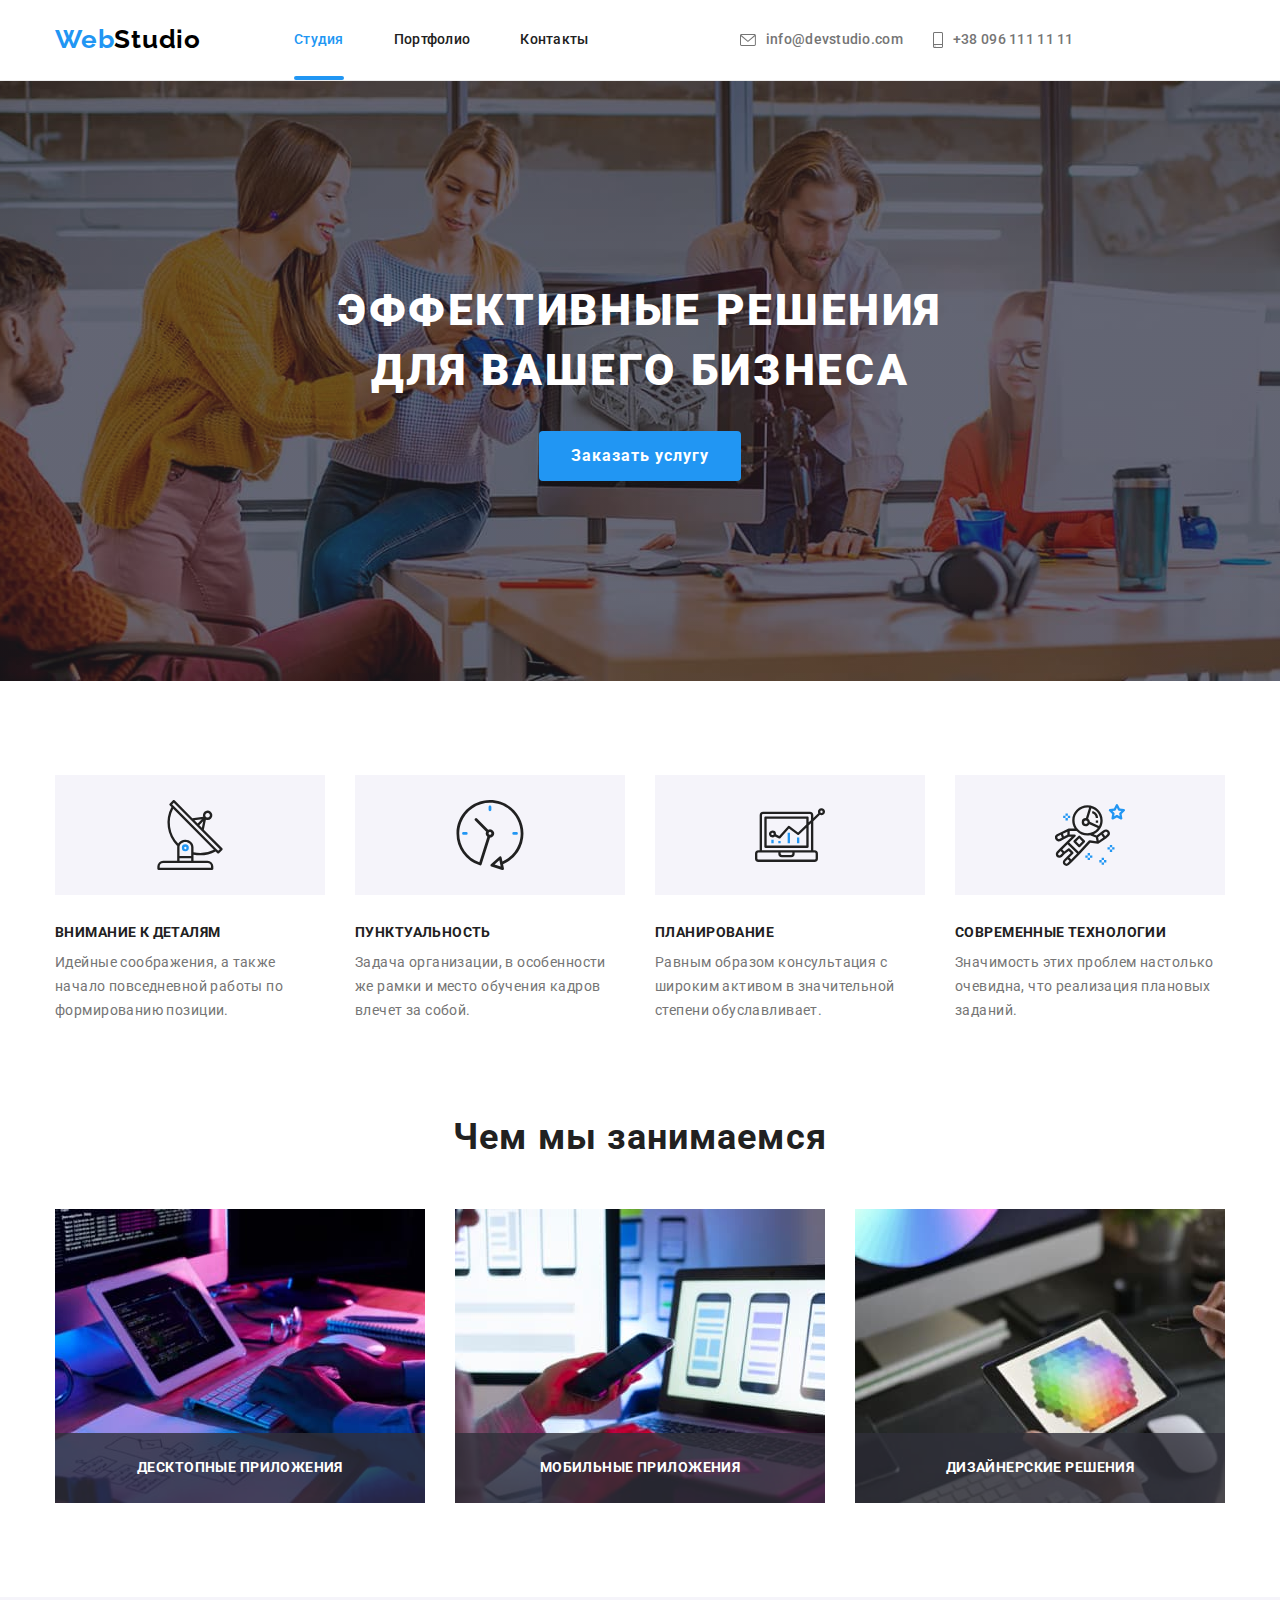
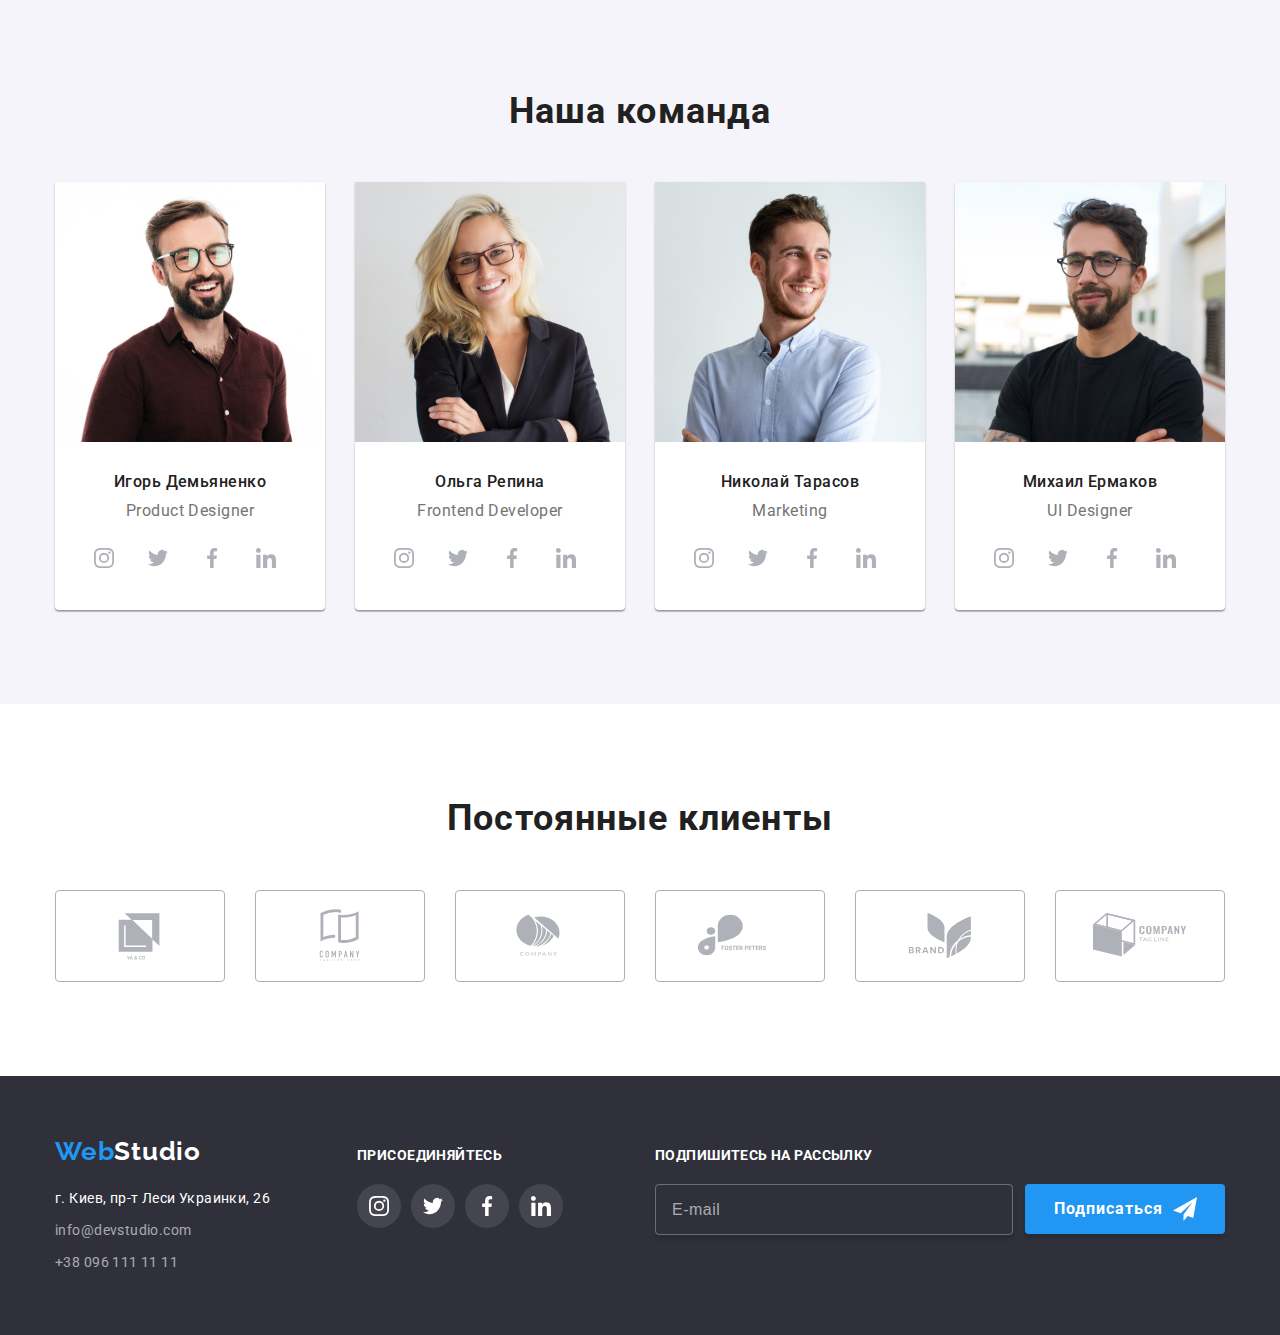
==== index.html @ a3a2fc8f "save 27.04" ====
<!DOCTYPE html>
<html lang="ru">
  <head>
    <meta charset="UTF-8" />
    <meta http-equiv="X-UA-Compatible" content="IE=edge" />
    <meta name="viewport" content="width=device-width, initial-scale=1.0" />
    <title>Студия</title>
    <link rel="preconnect" href="https://fonts.googleapis.com" />
    <link rel="preconnect" href="https://fonts.gstatic.com" crossorigin />
    <link
      href="https://fonts.googleapis.com/css2?family=Raleway:wght@700&family=Roboto:wght@400;500;700;900&display=swap"
      rel="stylesheet"
    />
    <link rel="stylesheet" href="./css/main.min.css" />
  </head>
  <body>
    <!-- ---------------------------------------- Шапка ---------------------------------------- -->
    <div class="header">
      <div class="container">
        <div class="header-box">
          <a class="logo" href="./index.html" title="WebStudio"
            ><span class="logo--part">Web</span><span>Studio</span></a
          >
          <button
            type="button"
            class="header-box__button is-open"
            aria-expanded="false"
            aria-controls="header__container"
            data-menu-button
          >
            <!-- viewbox="0 0 40 40" - Меняю значение высоты svg по умолчанию со 150px на нужный мне -->
            <svg class="header-box__icon" aria-label="Переключатель мобильного меню">
              <use class="header-box__icon-cross" href="./images/sprite.svg#menu-close"></use>
              <use class="header-box__icon-menu" href="./images/sprite.svg#menu"></use>
            </svg>
          </button>
          <div class="header__container" id="header__container" data-menu>
            <ul class="nav__list">
              <li class="nav__item nav__item--select">
                <a class="nav__link nav__link--select" href="./index.html" title="Студия">Студия</a>
              </li>
              <li class="nav__item">
                <a class="nav__link" href="./portfolio.html" title="Портфолио">Портфолио</a>
              </li>
              <li class="nav__item">
                <a class="nav__link" href="#" title="Контакты">Контакты</a>
              </li>
            </ul>
            <ul class="contact__list">
              <li class="contact__item">
                <a class="contact__link" href="tel:+380961111111">
                  <div class="contact__box">
                    <div class="contact__icon-box">
                      <svg class="contact__icon-phone">
                        <use href="./images/sprite.svg#smartphone"></use>
                      </svg>
                    </div>
                    <div>+38 096 111 11 11</div>
                  </div>
                </a>
              </li>
              <li class="contact__item">
                <a class="contact__link" href="mailto:info@devstudio.com">
                  <div class="contact__box">
                    <div class="contact__icon-box">
                      <svg class="contact__icon-email">
                        <use href="./images/sprite.svg#envelope"></use>
                      </svg>
                    </div>
                    <div>info@devstudio.com</div>
                  </div>
                </a>
              </li>
            </ul>
            <ul class="social__list">
              <li class="social__item"><a href="#" class="header__link-social">Instagram</a></li>
              <li class="social__item"><a href="#" class="header__link-social">Twitter</a></li>
              <li class="social__item"><a href="#" class="header__link-social">Facebook</a></li>
              <li class="social__item"><a href="#" class="header__link-social">LinkedIn</a></li>
            </ul>
          </div>
        </div>
      </div>
    </div>
    <!-- ----------------- Основной раздел ----------------------------------- -->
    <main>
      <!-- Герой -->
      <section class="hero">
        <div class="container">
          <h1 class="hero__title">Эффективные решения для вашего бизнеса</h1>
          <button class="hero__btn" type="button" data-modal-open>Заказать услугу</button>
        </div>
        <!-- Модальное окно -->
        <div class="backdrop is-hidden" data-modal>
          <div class="modal">
            <button class="modal__btn-close" data-modal-close>
              <svg class="modal__icon-close">
                <use href="./images/sprite.svg#close"></use>
              </svg>
            </button>
            <p class="modal__title">Оставьте свои данные, мы вам перезвоним</p>
            <form class="modal__form js-speaker-form">
              <label class="modal__field" for="name"
                >Имя
                <svg class="modal__icon">
                  <use href="./images/sprite.svg#person-form"></use>
                </svg>
                <input
                  class="modal__input"
                  type="text"
                  name="name"
                  placeholder=""
                  minlength="3"
                  required
                />
              </label>
              <label class="modal__field" for="tel"
                >Телефон
                <svg class="modal__icon">
                  <use href="./images/sprite.svg#phone-form"></use>
                </svg>
                <input class="modal__input" type="tel" name="tel" placeholder="" required />
              </label>
              <label class="modal__field" for="email"
                >Почта
                <svg class="modal__icon">
                  <use href="./images/sprite.svg#email-form"></use>
                </svg>
                <input class="modal__input" type="email" name="email" placeholder="" required />
              </label>
              <label class="modal__field"
                >Комментарий
                <textarea name="subject" placeholder="Введите текст"></textarea>
              </label>
              <label class="modal__field-checkbox">
                <input type="checkbox" name="checkbox" value="checkbox" required />
                <span class="modal__icon-checkbox"></span>
                Соглашаюсь с рассылкой и принимаю &nbsp
                <a class="modal__link-checkbox" href="#" title="Условия договора"
                  >Условия договора</a
                >
              </label>
              <button class="modal__btn-form" type="submit">Отправить</button>
            </form>
          </div>
        </div>
      </section>
      <!-- Преимущества -->
      <section class="section">
        <div class="container">
          <h2 class="title-invisible">Преимущества нашей студии</h2>
          <ul class="advantage__list">
            <li class="advantage__item advantage__icon-one">
              <h3 class="advantage__title">Внимание к деталям</h3>
              <p class="advantage__text">
                Идейные соображения, а также начало повседневной работы по формированию позиции.
              </p>
            </li>
            <li class="advantage__item advantage__icon-two">
              <h3 class="advantage__title">Пунктуальность</h3>
              <p class="advantage__text">
                Задача организации, в особенности же рамки и место обучения кадров влечет за собой.
              </p>
            </li>
            <li class="advantage__item advantage__icon-three">
              <h3 class="advantage__title">Планирование</h3>
              <p class="advantage__text">
                Равным образом консультация с широким активом в значительной степени обуславливает.
              </p>
            </li>
            <li class="advantage__item advantage__icon-four">
              <h3 class="advantage__title">Современные технологии</h3>
              <p class="advantage__text">
                Значимость этих проблем настолько очевидна, что реализация плановых заданий.
              </p>
            </li>
          </ul>
        </div>
      </section>
      <!-- Чем мы занимаемся -->
      <section class="section">
        <div class="container">
          <h2 class="works__title">Чем мы занимаемся</h2>
          <ul class="works__list">
            <li class="works__item">
              <img src="./images/box1.jpg" alt="Работа с программным обеспечением" />
              <div class="works__overlay">Десктопные приложения</div>
            </li>
            <li class="works__item">
              <img src="./images/box2.jpg" alt="Разработка мобильных приложений" />
              <div class="works__overlay">Мобильные приложения</div>
            </li>
            <li class="works__item">
              <img src="./images/box3.jpg" alt="Работа над палитрой цветов" />
              <div class="works__overlay">Дизайнерские решения</div>
            </li>
          </ul>
        </div>
      </section>
      <!-- Наша команда -->
      <section class="section team">
        <div class="container">
          <h2 class="team__title">Наша команда</h2>
          <ul class="team__list">
            <li class="team__card">
              <img src="./images/team1.jpg" alt="Дизайнер продукта" />
              <div class="team__card-low">
                <p class="team__nickname">Игорь Демьяненко</p>
                <p class="team__position" lang="en">Product Designer</p>
                <ul class="team__list-social">
                  <li>
                    <a href="#" class="team__link-social">
                      <svg class="team__icon-social">
                        <use href="./images/sprite.svg#instagram"></use>
                      </svg>
                    </a>
                  </li>
                  <li>
                    <a href="#" class="team__link-social">
                      <svg class="team__icon-social">
                        <use href="./images/sprite.svg#twitter"></use>
                      </svg>
                    </a>
                  </li>
                  <li>
                    <a href="#" class="team__link-social">
                      <svg class="team__icon-social">
                        <use href="./images/sprite.svg#facebook"></use>
                      </svg>
                    </a>
                  </li>
                  <li>
                    <a href="#" class="team__link-social">
                      <svg class="team__icon-social">
                        <use href="./images/sprite.svg#linkedin"></use>
                      </svg>
                    </a>
                  </li>
                </ul>
              </div>
            </li>
            <li class="team__card">
              <img src="./images/team2.jpg" alt="Фронтенд-разработчик" />
              <div class="team__card-low">
                <p class="team__nickname">Ольга Репина</p>
                <p class="team__position" lang="en">Frontend Developer</p>
                <ul class="team__list-social">
                  <li>
                    <a href="#" class="team__link-social">
                      <svg class="team__icon-social">
                        <use href="./images/sprite.svg#instagram"></use>
                      </svg>
                    </a>
                  </li>
                  <li>
                    <a href="#" class="team__link-social">
                      <svg class="team__icon-social">
                        <use href="./images/sprite.svg#twitter"></use>
                      </svg>
                    </a>
                  </li>
                  <li>
                    <a href="#" class="team__link-social">
                      <svg class="team__icon-social">
                        <use href="./images/sprite.svg#facebook"></use>
                      </svg>
                    </a>
                  </li>
                  <li>
                    <a href="#" class="team__link-social">
                      <svg class="team__icon-social">
                        <use href="./images/sprite.svg#linkedin"></use>
                      </svg>
                    </a>
                  </li>
                </ul>
              </div>
            </li>
            <li class="team__card">
              <img src="./images/team3.jpg" alt="Маркетинг" />
              <div class="team__card-low">
                <p class="team__nickname">Николай Тарасов</p>
                <p class="team__position" lang="en">Marketing</p>
                <ul class="team__list-social">
                  <li>
                    <a href="#" class="team__link-social">
                      <svg class="team__icon-social">
                        <use href="./images/sprite.svg#instagram"></use>
                      </svg>
                    </a>
                  </li>
                  <li>
                    <a href="#" class="team__link-social">
                      <svg class="team__icon-social">
                        <use href="./images/sprite.svg#twitter"></use>
                      </svg>
                    </a>
                  </li>
                  <li>
                    <a href="#" class="team__link-social">
                      <svg class="team__icon-social">
                        <use href="./images/sprite.svg#facebook"></use>
                      </svg>
                    </a>
                  </li>
                  <li>
                    <a href="#" class="team__link-social">
                      <svg class="team__icon-social">
                        <use href="./images/sprite.svg#linkedin"></use>
                      </svg>
                    </a>
                  </li>
                </ul>
              </div>
            </li>
            <li class="team__card">
              <img src="./images/team4.jpg" alt="Дизайнер интерфейсов" />
              <div class="team__card-low">
                <p class="team__nickname">Михаил Ермаков</p>
                <p class="team__position" lang="en">UI Designer</p>
                <ul class="team__list-social">
                  <li>
                    <a href="#" class="team__link-social">
                      <svg class="team__icon-social">
                        <use href="./images/sprite.svg#instagram"></use>
                      </svg>
                    </a>
                  </li>
                  <li>
                    <a href="#" class="team__link-social">
                      <svg class="team__icon-social">
                        <use href="./images/sprite.svg#twitter"></use>
                      </svg>
                    </a>
                  </li>
                  <li>
                    <a href="#" class="team__link-social">
                      <svg class="team__icon-social">
                        <use href="./images/sprite.svg#facebook"></use>
                      </svg>
                    </a>
                  </li>
                  <li>
                    <a href="#" class="team__link-social">
                      <svg class="team__icon-social">
                        <use href="./images/sprite.svg#linkedin"></use>
                      </svg>
                    </a>
                  </li>
                </ul>
              </div>
            </li>
          </ul>
        </div>
      </section>
      <!-- Постоянные клиенты -->
      <section class="section">
        <div class="container">
          <h2 class="clients__title">Постоянные клиенты</h2>
          <ul class="clients__list">
            <li class="clients__item">
              <a href="#" class="clients__link">
                <svg class="clients__icon">
                  <use href="./images/sprite.svg#client1"></use>
                </svg>
              </a>
            </li>
            <li class="clients__item">
              <a href="#" class="clients__link">
                <svg class="clients__icon">
                  <use href="./images/sprite.svg#client2"></use>
                </svg>
              </a>
            </li>
            <li class="clients__item">
              <a href="#" class="clients__link">
                <svg class="clients__icon">
                  <use href="./images/sprite.svg#client3"></use>
                </svg>
              </a>
            </li>
            <li class="clients__item">
              <a href="#" class="clients__link">
                <svg class="clients__icon">
                  <use href="./images/sprite.svg#client4"></use>
                </svg>
              </a>
            </li>
            <li class="clients__item">
              <a href="#" class="clients__link">
                <svg class="clients__icon">
                  <use href="./images/sprite.svg#client5"></use>
                </svg>
              </a>
            </li>
            <li class="clients__item">
              <a href="#" class="clients__link">
                <svg class="clients__icon">
                  <use href="./images/sprite.svg#client6"></use>
                </svg>
              </a>
            </li>
          </ul>
        </div>
      </section>
    </main>
    <!-- --------------------------------------- Подвал ---------------------------------------- -->
    <footer class="section-footer">
      <div class="container">
        <div class="footer">
          <div class="footer__contact">
            <a class="logo logo--footer-view" href="./index.html" title="WebStudio"
              ><span class="logo--part">Web</span>Studio</a
            >
            <address>
              <a
                class="footer__address"
                href="https://goo.gl/maps/hgMJXTx3wMzwPdLG6"
                target="_blank"
                title="Адрес"
                rel="noopener nofollow noreferrer"
                >г. Киев, пр-т Леси Украинки, 26</a
              >
              <ul class="footer__list-links">
                <li>
                  <a class="footer__link" href="mailto:info@devstudio.com">info@devstudio.com</a>
                </li>
                <li>
                  <a class="footer__link" href="tel:+380961111111">+38 096 111 11 11</a>
                </li>
              </ul>
            </address>
          </div>
          <div class="footer__follow">
            <h2 class="footer__title">присоединяйтесь</h2>
            <ul class="footer__list-social">
              <li>
                <a href="#" class="footer__link-social">
                  <svg class="footer__icon">
                    <use href="./images/sprite.svg#instagram"></use>
                  </svg>
                </a>
              </li>
              <li>
                <a href="#" class="footer__link-social">
                  <svg class="footer__icon">
                    <use href="./images/sprite.svg#twitter"></use>
                  </svg>
                </a>
              </li>
              <li>
                <a href="#" class="footer__link-social">
                  <svg class="footer__icon">
                    <use href="./images/sprite.svg#facebook"></use>
                  </svg>
                </a>
              </li>
              <li>
                <a href="#" class="footer__link-social">
                  <svg class="footer__icon">
                    <use href="./images/sprite.svg#linkedin"></use>
                  </svg>
                </a>
              </li>
            </ul>
          </div>
          <div class="footer__subscribe">
            <h2 class="footer__title">Подпишитесь на рассылку</h2>
            <form class="footer__form js-speaker-form-footer">
              <input type="email" name="E-mail" placeholder="E-mail" />
              <button class="footer__btn" type="submit">Подписаться</button>
            </form>
          </div>
        </div>
      </div>
    </footer>
    <script src="./js/menu.js"></script>
    <script src="./js/modal.js"></script>
    <script>
      (() => {
        document.querySelector('.js-speaker-form-footer').addEventListener('submit', e => {
          e.preventDefault();

          new FormData(e.currentTarget).forEach((value, name) => console.log(`${name}: ${value}`));
        });
      })();
    </script>
  </body>
</html>
---- css/main.min.css ----
/*! modern-normalize v1.1.0 | MIT License | https://github.com/sindresorhus/modern-normalize */*,::before,::after{-webkit-box-sizing:border-box;box-sizing:border-box}html{-moz-tab-size:4;-o-tab-size:4;tab-size:4}html{line-height:1.15;-webkit-text-size-adjust:100%}body{margin:0}body{font-family:system-ui,-apple-system,"Segoe UI",Roboto,Helvetica,Arial,sans-serif,"Apple Color Emoji","Segoe UI Emoji"}hr{height:0;color:inherit}abbr[title]{-webkit-text-decoration:underline dotted;text-decoration:underline dotted}b,strong{font-weight:bolder}code,kbd,samp,pre{font-family:ui-monospace,SFMono-Regular,Consolas,"Liberation Mono",Menlo,monospace;font-size:1em}small{font-size:80%}sub,sup{font-size:75%;line-height:0;position:relative;vertical-align:baseline}sub{bottom:-0.25em}sup{top:-0.5em}table{text-indent:0;border-color:inherit}button,input,optgroup,select,textarea{font-family:inherit;font-size:100%;line-height:1.15;margin:0}button,select{text-transform:none}button,[type=button],[type=reset],[type=submit]{-webkit-appearance:button}::-moz-focus-inner{border-style:none;padding:0}:-moz-focusring{outline:1px dotted ButtonText}:-moz-ui-invalid{box-shadow:none}legend{padding:0}progress{vertical-align:baseline}::-webkit-inner-spin-button,::-webkit-outer-spin-button{height:auto}[type=search]{-webkit-appearance:textfield;outline-offset:-2px}::-webkit-search-decoration{-webkit-appearance:none}::-webkit-file-upload-button{-webkit-appearance:button;font:inherit}summary{display:list-item}*:where(:not(iframe, canvas, img, svg, video):not(svg *, symbol *)){all:unset;display:revert}*,*::before,*::after{-webkit-box-sizing:border-box;box-sizing:border-box}a,button{cursor:revert}ol,ul,menu{list-style:none}img{max-width:100%}table{border-collapse:collapse}textarea{white-space:revert}meter{-webkit-appearance:revert;-moz-appearance:revert;appearance:revert}::-webkit-input-placeholder{color:unset}::-moz-placeholder{color:unset}:-ms-input-placeholder{color:unset}::-ms-input-placeholder{color:unset}::placeholder{color:unset}:where([hidden]){display:none}:where([contenteditable]){-moz-user-modify:read-write;-webkit-user-modify:read-write;overflow-wrap:break-word;-webkit-line-break:after-white-space}:where([draggable="true"]){-webkit-user-drag:element}input[type=checkbox],input[type=radio]{all:revert}input,textarea,select,label{all:revert}img{display:block;max-width:100%}:root{--bg-color-main: #ffffff;--accent-color: #2196f3;--main-font-color: #757575;--accent-font-color: #ffffff;--title-font-color: #212121;--minor-bg-color: #f5f4fa;--logo-half-color: #000000;--bg-color-active-btn: #188ce8;--footer-color: #2f303a;--noactive-icon-color: #afb1b8;--main-margin: 30px;--timing-duration: 250ms;--timing-function: cubic-bezier(0.4, 0, 0.2, 1)}.portfolio__card-overlay,.portfolio__card,.portfolio__btn,.footer__btn,.footer__link-social,.footer__link,.footer__address,.clients__icon,.clients__link,.team__icon-social,.team__link-social,.modal__btn-form,.modal__icon-checkbox,.modal__field textarea,.modal__input,.modal__icon,.modal__icon-close,.modal,.backdrop,.hero__btn,.contact__icon-phone,.contact__icon-email,.contact__link,.nav__link,.header-box__icon,.logo{-webkit-transition-duration:var(--timing-duration);transition-duration:var(--timing-duration);-webkit-transition-timing-function:var(--timing-function);transition-timing-function:var(--timing-function)}body{font-family:"Roboto",sans-serif;font-size:14px;background-color:var(--bg-color-main);color:var(--main-font-color)}.container{margin-left:auto;margin-right:auto;padding-left:15px;padding-right:15px}@media screen and (min-width: 480px){.container{width:480px}}@media screen and (min-width: 768px){.container{width:768px}}@media screen and (min-width: 1200px){.container{width:1200px}}.title-invisible{position:absolute;width:1px;height:1px;margin:-1px;border:0;padding:0;white-space:nowrap;-webkit-clip-path:inset(100%);clip-path:inset(100%);clip:rect(0 0 0 0);overflow:hidden}.section{padding-top:60px;padding-bottom:60px}.section:nth-child(3){display:none}@media screen and (min-width: 1200px){.section{padding-top:94px;padding-bottom:94px}.section:nth-child(3){display:block;padding-top:0}}.logo{display:inline-block;padding-top:16px;padding-bottom:16px;font-family:"Raleway",sans-serif;font-weight:bold;font-size:24px;line-height:1.17;letter-spacing:.03em;color:var(--logo-half-color);-webkit-transition-property:color;transition-property:color}@media screen and (min-width: 768px){.logo{padding-top:26px;padding-bottom:26px}}@media screen and (min-width: 1200px){.logo{padding-top:24px;padding-bottom:25px;font-size:26px;line-height:1.19}}.logo:hover{color:var(--accent-color)}.logo:focus{color:var(--accent-color)}.logo--part{color:var(--accent-color)}.logo--footer-view{padding:0;margin-bottom:20px;color:var(--accent-font-color)}.header{position:relative;border-bottom:1px solid #ececec}.header-box{display:-webkit-box;display:-ms-flexbox;display:flex;-webkit-box-align:center;-ms-flex-align:center;align-items:center;-webkit-box-pack:justify;-ms-flex-pack:justify;justify-content:space-between;min-height:60px}@media screen and (min-width: 768px){.header-box{min-height:80px}}.header-box__button{display:-webkit-inline-box;display:-ms-inline-flexbox;display:inline-flex;width:40px;height:40px;margin-top:10px;border:none;background-color:rgba(0,0,0,0);z-index:4}@media screen and (min-width: 768px){.header-box__button{display:none}}.header-box__button .header-box__icon-cross{display:none}.header-box__button.is-open .header-box__icon-cross{display:block}.header-box__button.is-open .header-box__icon-menu{display:none}.header-box__icon{fill:var(--title-font-color);-webkit-transition-property:fill;transition-property:fill}.header-box__button:hover .header-box__icon{cursor:pointer;fill:var(--accent-color)}.header__container{background-color:var(--bg-color-main)}@media screen and (max-width: 767px){.header__container{display:none;padding-top:48px;padding-left:40px;position:absolute;top:0;left:0;width:100%;height:796px;z-index:3}.header__container.is-open{display:block}}@media screen and (min-width: 768px){.header__container{display:-webkit-box;display:-ms-flexbox;display:flex;-webkit-box-flex:1;-ms-flex-positive:1;flex-grow:1;-webkit-box-pack:justify;-ms-flex-pack:justify;justify-content:space-between}}@media screen and (min-width: 768px){.nav__list{display:-webkit-box;display:-ms-flexbox;display:flex;margin-left:88px}}@media screen and (min-width: 1200px){.nav__list{display:-webkit-box;display:-ms-flexbox;display:flex;margin-left:93px}}@media screen and (max-width: 767px){.nav__item:not(:last-child){margin-bottom:32px}}@media screen and (min-width: 768px){.nav__item:not(:last-child){margin-right:50px}}@media screen and (min-width: 768px){.nav__item--select{position:relative}.nav__item--select::after{position:absolute;display:block;content:"";bottom:0;left:0;width:100%;height:4px;background:var(--accent-color);border-radius:2px}}@media screen and (min-width: 768px){.nav__link.nav__link--select{color:var(--accent-color);-webkit-transition-property:color;transition-property:color;-webkit-transition-duration:var(--timing-duration);transition-duration:var(--timing-duration);-webkit-transition-timing-function:var(--timing-function);transition-timing-function:var(--timing-function)}}.nav__link{color:var(--title-font-color);-webkit-transition-property:color;transition-property:color}@media screen and (max-width: 767px){.nav__link{display:inline-block;font-weight:500;font-size:40px;line-height:1.18;letter-spacing:.02em}}@media screen and (min-width: 768px){.nav__link{display:block;padding-top:32px;padding-bottom:32px;font-weight:500;font-size:14px;line-height:1.14;letter-spacing:.02em}}.nav__link:hover{color:var(--accent-color)}.nav__link:focus{color:var(--accent-color)}@media screen and (min-width: 768px)and (max-width: 1199px){.contact__list{display:-webkit-box;display:-ms-flexbox;display:flex;-webkit-box-orient:vertical;-webkit-box-direction:reverse;-ms-flex-direction:column-reverse;flex-direction:column-reverse;margin-left:82px;padding-top:21px;padding-bottom:21px}}@media screen and (min-width: 1200px){.contact__list{display:-webkit-box;display:-ms-flexbox;display:flex;-webkit-box-orient:horizontal;-webkit-box-direction:reverse;-ms-flex-direction:row-reverse;flex-direction:row-reverse;-webkit-box-pack:end;-ms-flex-pack:end;justify-content:flex-end}}@media screen and (max-width: 767px){.contact__item:not(:last-child){margin-top:302px;margin-bottom:32px}}@media screen and (min-width: 768px)and (max-width: 1199px){.contact__item:not(:first-child){margin-bottom:10px}}@media screen and (min-width: 1200px){.contact__item:not(:first-child){margin-right:30px}}@media screen and (min-width: 768px){.contact__box{display:-webkit-box;display:-ms-flexbox;display:flex;-webkit-box-align:center;-ms-flex-align:center;align-items:center}}@media screen and (max-width: 767px){.contact__icon-box{display:none}}.contact__link{color:inherit;-webkit-transition-property:color;transition-property:color}@media screen and (max-width: 767px){.contact__link{display:inline-block}.contact__link[href*=tel]{font-weight:500;font-size:34px;line-height:1.18;letter-spacing:.02em;color:var(--accent-color)}.contact__link[href*=mailto]{font-weight:500;font-size:24px;line-height:1.17;letter-spacing:.02em;color:inherit}}@media screen and (min-width: 768px){.contact__link{display:block;font-family:"Roboto";font-weight:500;font-size:12px;line-height:1.17;letter-spacing:.02em}.contact__link:hover{color:var(--accent-color)}.contact__link:focus{color:var(--accent-color)}}@media screen and (min-width: 1200px){.contact__link{display:block;padding-top:32px;padding-bottom:32px;font-weight:500;font-size:14px;line-height:1.14;letter-spacing:.02em}.contact__link:hover{color:var(--accent-color)}.contact__link:focus{color:var(--accent-color)}}.contact__icon-email{display:block;margin-right:10px;width:16px;height:12px;fill:var(--main-font-color);-webkit-transition-property:fill;transition-property:fill}.contact__icon-phone{display:block;margin-right:10px;width:10px;height:16px;fill:var(--main-font-color);-webkit-transition-property:fill;transition-property:fill}.contact__link:hover .contact__icon-email{fill:var(--accent-color)}.contact__link:hover .contact__icon-phone{fill:var(--accent-color)}.contact__link:focus .contact__icon-email{fill:var(--accent-color)}.contact__link:focus .contact__icon-phone{fill:var(--accent-color)}.social__list{margin-top:64px}.social__item{display:inline-block}.social__item:not(:first-child){padding-left:10px}.social__item:not(:last-child){padding-right:10px;border-right:1px solid rgba(33,33,33,.2)}@media screen and (min-width: 768px){.social__item{display:none}}.header__link-social{font-weight:500;font-size:18px;line-height:1.22;letter-spacing:.02em;color:var(--accent-color)}.hero{padding-top:118px;padding-bottom:118px;height:400px;max-width:480px;margin-left:auto;margin-right:auto;background-color:#c4c4c4;background-image:-webkit-gradient(linear, left top, right top, from(rgba(47, 48, 58, 0.4)), to(rgba(47, 48, 58, 0.4))),url(../images/hero.jpg);background-image:linear-gradient(to right, rgba(47, 48, 58, 0.4), rgba(47, 48, 58, 0.4)),url(../images/hero.jpg);background-repeat:no-repeat;background-position:center;background-size:cover}@media screen and (min-width: 768px){.hero{max-width:768px}}@media screen and (min-width: 1200px){.hero{padding-top:200px;padding-bottom:200px;height:600px;max-width:1600px}}.hero__title{display:block;margin-left:auto;margin-right:auto;margin-bottom:var(--main-margin);width:360px;font-weight:900;font-size:26px;line-height:1.62;text-align:center;letter-spacing:.06em;text-transform:uppercase;color:var(--accent-font-color)}@media screen and (min-width: 1200px){.hero__title{width:696px;font-size:44px;line-height:1.36}}.hero__btn{display:block;margin-left:auto;margin-right:auto;padding:10px 32px;min-width:200px;border-radius:4px;border:none;font-family:inherit;font-weight:bold;font-size:16px;line-height:1.87;-webkit-box-align:center;-ms-flex-align:center;align-items:center;text-align:center;letter-spacing:.06em;background-color:var(--accent-color);color:var(--accent-font-color);-webkit-transition-property:background-color,-webkit-box-shadow;transition-property:background-color,-webkit-box-shadow;transition-property:background-color,box-shadow;transition-property:background-color,box-shadow,-webkit-box-shadow}.hero__btn:hover{background-color:var(--bg-color-active-btn);cursor:pointer;-webkit-box-shadow:0px 4px 4px rgba(0,0,0,.15);box-shadow:0px 4px 4px rgba(0,0,0,.15)}.hero__btn:focus{background-color:var(--bg-color-active-btn);cursor:pointer;-webkit-box-shadow:0px 4px 4px rgba(0,0,0,.15);box-shadow:0px 4px 4px rgba(0,0,0,.15)}.backdrop{position:fixed;top:0;left:0;width:100%;height:100%;z-index:2;opacity:1;overflow-y:scroll;background:rgba(0,0,0,.2);-webkit-transition-property:opacity;transition-property:opacity}.backdrop.is-hidden{opacity:0;pointer-events:none}.modal{position:absolute;top:50%;left:50%;-webkit-transform:translate(-50%, -50%) perspective(600px) rotateX(0deg);transform:translate(-50%, -50%) perspective(600px) rotateX(0deg);opacity:1;width:450px;height:609px;z-index:3;background:var(--bg-color-main);-webkit-box-shadow:0px 1px 3px rgba(0,0,0,.12),0px 1px 1px rgba(0,0,0,.14),0px 2px 1px rgba(0,0,0,.2);box-shadow:0px 1px 3px rgba(0,0,0,.12),0px 1px 1px rgba(0,0,0,.14),0px 2px 1px rgba(0,0,0,.2);border-radius:4px;-webkit-transition-property:opacity,-webkit-transform;transition-property:opacity,-webkit-transform;transition-property:transform,opacity;transition-property:transform,opacity,-webkit-transform}@media screen and (min-width: 1200px){.modal{width:528px;height:581px}}.modal__title{padding-top:40px;margin-left:40px;width:370px;font-weight:700;font-size:20px;line-height:1.15;text-align:center;letter-spacing:.03em;color:var(--title-font-color)}@media screen and (min-width: 1200px){.modal__title{width:448px}}.backdrop.is-hidden .modal{-webkit-transform:translate(-50%, -50%) perspective(600px) rotateX(-45deg);transform:translate(-50%, -50%) perspective(600px) rotateX(-45deg);opacity:0}.modal__btn-close{position:absolute;display:block;top:8px;right:8px;width:30px;height:30px}.modal__icon-close{position:absolute;display:block;top:8px;right:8px;width:30px;height:30px;fill:var(--title-font-color);-webkit-transition-property:fill;transition-property:fill}.modal__icon-close:hover{cursor:pointer;fill:var(--accent-color)}.modal__icon-close:focus{cursor:pointer;fill:var(--accent-color)}.modal__form{width:370px;margin-left:auto;margin-right:auto;margin-top:12px}@media screen and (min-width: 1200px){.modal__form{width:448px}}.modal__field{display:-webkit-box;display:-ms-flexbox;display:flex;-webkit-box-orient:vertical;-webkit-box-direction:normal;-ms-flex-direction:column;flex-direction:column;position:relative;font-weight:400;font-size:12px;line-height:1.17;letter-spacing:.01em}.modal__icon{position:absolute;top:44%;left:12px;display:inline-block;width:18px;height:18px;fill:var(--title-font-color);-webkit-transition-property:fill;transition-property:fill}.modal__input{height:40px;margin-top:4px;margin-bottom:10px;padding-left:40px;border:1px solid rgba(33,33,33,.2);border-radius:4px;-webkit-transition-property:border-color;transition-property:border-color}@media screen and (min-width: 1200px){.modal__input{padding-left:42px}}.modal__field:focus-within>.modal__input{outline:none;border:1px solid var(--accent-color);border-radius:4px}.modal__field:focus-within>.modal__icon{fill:var(--accent-color)}.modal__field textarea{height:120px;padding-left:16px;padding-right:16px;padding-top:12px;padding-bottom:12px;margin-top:4px;resize:none;border:1px solid rgba(33,33,33,.2);-webkit-box-sizing:border-box;box-sizing:border-box;border-radius:4px;-webkit-transition-property:border-color;transition-property:border-color}.modal__field textarea:focus{outline:none;border:1px solid var(--accent-color);border-radius:4px}.modal__field textarea::-webkit-input-placeholder{font-family:"Roboto";font-weight:400;font-size:14px;line-height:1.14;letter-spacing:.01em;color:rgba(117,117,117,.5)}.modal__field textarea::-moz-placeholder{font-family:"Roboto";font-weight:400;font-size:14px;line-height:1.14;letter-spacing:.01em;color:rgba(117,117,117,.5)}.modal__field textarea:-ms-input-placeholder{font-family:"Roboto";font-weight:400;font-size:14px;line-height:1.14;letter-spacing:.01em;color:rgba(117,117,117,.5)}.modal__field textarea::-ms-input-placeholder{font-family:"Roboto";font-weight:400;font-size:14px;line-height:1.14;letter-spacing:.01em;color:rgba(117,117,117,.5)}.modal__field textarea::placeholder{font-family:"Roboto";font-weight:400;font-size:14px;line-height:1.14;letter-spacing:.01em;color:rgba(117,117,117,.5)}.modal__field-checkbox{display:-webkit-box;display:-ms-flexbox;display:flex;margin-top:20px;-webkit-box-align:center;-ms-flex-align:center;align-items:center;text-align:center;font-size:12px;line-height:1.17;letter-spacing:.03em}@media screen and (min-width: 1200px){.modal__field-checkbox{margin-left:13px;font-size:14px;line-height:1.71}}.modal__field-checkbox input{appearance:none;-webkit-appearance:none;-moz-appearance:none;position:absolute}.modal__icon-checkbox{display:inline-block;width:15px;height:15px;margin-right:8px;border:2px solid var(--title-font-color);border-radius:2px;-webkit-transition-property:border-color,background-color;transition-property:border-color,background-color}@media screen and (min-width: 1200px){.modal__icon-checkbox{margin-right:7px}}.modal__field-checkbox input:checked+.modal__icon-checkbox{background-color:var(--accent-color);border-color:var(--accent-color);background-image:url(../images/check.svg);background-size:contain;background-origin:border-box}.modal__link-checkbox{-webkit-text-decoration-line:underline;text-decoration-line:underline;color:var(--accent-color)}.modal__btn-form{display:-webkit-box;display:-ms-flexbox;display:flex;width:200px;height:50px;margin-top:30px;margin-left:auto;margin-right:auto;font-weight:700;font-size:16px;line-height:1.88;-webkit-box-align:center;-ms-flex-align:center;align-items:center;-webkit-box-pack:center;-ms-flex-pack:center;justify-content:center;letter-spacing:.06em;color:var(--accent-font-color);background:var(--accent-color);-webkit-box-shadow:0px 4px 4px rgba(0,0,0,.15);box-shadow:0px 4px 4px rgba(0,0,0,.15);border-radius:4px;-webkit-transition-property:background-color;transition-property:background-color}.modal__btn-form:hover{background-color:var(--bg-color-active-btn);cursor:pointer}.modal__btn-form:focus{background-color:var(--bg-color-active-btn);cursor:pointer}@media screen and (min-width: 768px){.advantage__list{display:-webkit-box;display:-ms-flexbox;display:flex;-ms-flex-wrap:wrap;flex-wrap:wrap}}.advantage__item::before{display:block;margin-bottom:var(--main-margin);content:"";height:120px;background-color:var(--minor-bg-color);background-repeat:no-repeat;background-position:center}@media screen and (max-width: 767px){.advantage__item:not(:last-child){margin-bottom:var(--main-margin)}}@media screen and (min-width: 768px)and (max-width: 1199px){.advantage__item{display:block;-ms-flex-preferred-size:calc((100% - 1*var(--main-margin))/2);flex-basis:calc((100% - 1*var(--main-margin))/2)}.advantage__item:not(:nth-child(2n)){margin-right:var(--main-margin)}.advantage__item:not(:nth-last-child(-n+2)){margin-bottom:var(--main-margin)}}@media screen and (min-width: 1200px){.advantage__item{display:block;-ms-flex-preferred-size:calc((100% - 3*var(--main-margin))/4);flex-basis:calc((100% - 3*var(--main-margin))/4)}.advantage__item:not(:nth-child(4)){margin-right:var(--main-margin)}}.advantage__icon-one::before{background-image:url(../images/bg-antenna.svg)}.advantage__icon-two::before{background-image:url(../images/bg-clock.svg)}.advantage__icon-three::before{background-image:url(../images/bg-diagram.svg)}.advantage__icon-four::before{background-image:url(../images/bg-astronaut.svg)}.advantage__title{display:block;margin-bottom:10px;text-align:center;font-weight:bold;line-height:1.14;letter-spacing:.03em;text-transform:uppercase;color:var(--title-font-color)}@media screen and (min-width: 768px){.advantage__title{text-align:left}}.advantage__text{line-height:1.71;letter-spacing:.03em}.works__title{display:block;margin-bottom:50px;font-weight:bold;font-size:36px;line-height:1.16;text-align:center;letter-spacing:.03em;color:var(--title-font-color)}.works__list{display:-webkit-box;display:-ms-flexbox;display:flex;-webkit-box-pack:justify;-ms-flex-pack:justify;justify-content:space-between}.works__item{position:relative}.works__overlay{position:absolute;bottom:0;left:0;width:370px;height:70px;padding-top:27px;background:rgba(47,48,58,.8);font-style:normal;font-weight:700;font-size:14px;line-height:1.14;text-align:center;letter-spacing:.03em;text-transform:uppercase;color:var(--accent-font-color)}.team{background-color:var(--minor-bg-color)}.team__title{display:block;margin-bottom:50px;font-size:28px;font-weight:bold;line-height:1.18;text-align:center;letter-spacing:.03em;color:var(--title-font-color)}@media screen and (min-width: 1200px){.team__title{font-size:36px;line-height:1.16}}@media screen and (min-width: 768px){.team__list{display:-webkit-box;display:-ms-flexbox;display:flex;-ms-flex-wrap:wrap;flex-wrap:wrap}}.team__card{display:block;background-color:var(--bg-color-main);-webkit-box-shadow:0px 1px 3px rgba(0,0,0,.12),0px 1px 1px rgba(0,0,0,.14),0px 2px 1px rgba(0,0,0,.2);box-shadow:0px 1px 3px rgba(0,0,0,.12),0px 1px 1px rgba(0,0,0,.14),0px 2px 1px rgba(0,0,0,.2);border-radius:0px 0px 4px 4px}@media screen and (max-width: 767px){.team__card:not(:last-child){margin-bottom:var(--main-margin)}}@media screen and (min-width: 768px)and (max-width: 1199px){.team__card{display:block;width:calc((100% - 1*var(--main-margin))/2)}.team__card:not(:nth-child(2n)){margin-right:var(--main-margin)}.team__card:not(:nth-last-child(-n+2)){margin-bottom:var(--main-margin)}}@media screen and (min-width: 1200px){.team__card{display:block;width:calc((100% - 3*var(--main-margin))/4)}.team__card:not(:last-child){margin-right:var(--main-margin)}}.team__card-low{padding-top:30px;padding-bottom:30px}.team__nickname{min-width:250px;margin-left:auto;margin-right:auto;margin-bottom:10px;font-size:16px;line-height:1.19;text-align:center;letter-spacing:.03em;font-weight:500;color:var(--title-font-color)}.team__position{min-width:250px;margin-left:auto;margin-right:auto;font-size:16px;line-height:1.19;text-align:center;letter-spacing:.03em}.team__list-social{display:-webkit-box;display:-ms-flexbox;display:flex;-webkit-box-pack:center;-ms-flex-pack:center;justify-content:center;padding-left:32px;padding-right:32px;margin-top:16px}.team__link-social{display:block;margin-right:10px;padding:12px;background-color:var(--bg-color-main);text-decoration:none;border-radius:50%;-webkit-transition-property:background-color;transition-property:background-color}.team__link-social:hover{background-color:var(--accent-color)}.team__link-social:hover .team__icon-social{fill:var(--accent-font-color)}.team__link-social:focus{background-color:var(--accent-color)}.team__link-social:focus .team__icon-social{fill:var(--accent-font-color)}.team__icon-social{display:block;width:20px;height:20px;fill:var(--noactive-icon-color);-webkit-transition-property:fill;transition-property:fill}.clients__title{display:block;margin-bottom:50px;font-size:28px;font-weight:bold;line-height:1.18;text-align:center;letter-spacing:.03em;color:var(--title-font-color)}@media screen and (min-width: 1200px){.clients__title{font-size:36px;line-height:1.16}}.clients__list{display:-webkit-box;display:-ms-flexbox;display:flex;-ms-flex-wrap:wrap;flex-wrap:wrap}@media screen and (max-width: 767px){.clients__item{-webkit-box-pack:center;-ms-flex-pack:center;justify-content:center;width:calc((100% - 1*var(--main-margin))/2)}.clients__item:not(:nth-child(2n)){margin-right:var(--main-margin)}.clients__item:not(:nth-last-child(-n+2)){margin-bottom:var(--main-margin)}}@media screen and (min-width: 768px)and (max-width: 1199px){.clients__item{display:block;width:calc((100% - 2*var(--main-margin))/3)}.clients__item:not(:nth-child(3n)){margin-right:var(--main-margin)}.clients__item:not(:nth-last-child(-n+3)){margin-bottom:var(--main-margin)}}@media screen and (min-width: 1200px){.clients__item{display:block;width:calc((100% - 5*var(--main-margin))/6)}.clients__item:not(:last-child){margin-right:var(--main-margin)}}.clients__link{display:-webkit-box;display:-ms-flexbox;display:flex;-webkit-box-pack:center;-ms-flex-pack:center;justify-content:center;-webkit-box-align:center;-ms-flex-align:center;align-items:center;border:1px solid var(--noactive-icon-color);border-radius:4px;-webkit-transition-property:border-color;transition-property:border-color}@media screen and (max-width: 767px){.clients__link{width:210px;height:92px}}@media screen and (min-width: 768px)and (max-width: 1199px){.clients__link{width:226px;height:92px}}@media screen and (min-width: 1200px){.clients__link{width:170px;height:92px}}.clients__link:hover{border-color:var(--accent-color)}.clients__link:hover .clients__icon{fill:var(--accent-color)}.clients__link:focus{border-color:var(--accent-color)}.clients__link:focus .clients__icon{fill:var(--accent-color)}.clients__icon{width:106px;height:60px;fill:var(--noactive-icon-color);-webkit-transition-property:fill;transition-property:fill}.section-footer{padding-top:60px;padding-bottom:60px;background-color:var(--footer-color)}@media screen and (min-width: 768px){.footer{display:-webkit-box;display:-ms-flexbox;display:flex;-ms-flex-wrap:wrap;flex-wrap:wrap}}.footer__title{font-style:normal;font-weight:700;line-height:1.14;letter-spacing:.03em;text-transform:uppercase;color:var(--accent-font-color)}.footer__contact{-ms-flex-preferred-size:232px;flex-basis:232px}@media screen and (max-width: 767px){.footer__contact{margin-left:auto;margin-right:auto;text-align:center}}@media screen and (min-width: 768px)and (max-width: 1199px){.footer__contact{margin-left:76px;text-align:center}}.footer__list-links li:not(:last-child){margin-bottom:8px}.footer__address{display:inline-block;margin-bottom:8px;font-size:14px;font-weight:400;line-height:1.71;letter-spacing:.03em;color:var(--accent-font-color);-webkit-transition-property:color;transition-property:color}@media screen and (max-width: 767px){.footer__address{text-align:center}}.footer__address:hover{color:var(--accent-color)}.footer__address:focus{color:var(--accent-color)}.footer__link{display:inline-block;font-style:normal;line-height:1.71;letter-spacing:.03em;color:rgba(255,255,255,.6);-webkit-transition-property:color;transition-property:color}@media screen and (max-width: 767px){.footer__link{text-align:center}}.footer__link:hover{color:var(--accent-color)}.footer__link:focus{color:var(--accent-color)}.footer__follow{-ms-flex-preferred-size:206px;flex-basis:206px}@media screen and (max-width: 767px){.footer__follow{margin-left:auto;margin-right:auto;margin-top:60px;text-align:center}}@media screen and (min-width: 768px)and (max-width: 1199px){.footer__follow{margin-left:165px;text-align:center}}@media screen and (min-width: 1200px){.footer__follow{padding-top:12px;margin-left:70px}}.footer__list-social{display:-webkit-box;display:-ms-flexbox;display:flex;-webkit-box-pack:center;-ms-flex-pack:center;justify-content:center;margin-top:20px}.footer__list-social li:not(:last-child){margin-right:10px}.footer__link-social{display:block;padding:12px;text-align:center;text-decoration:none;background-color:#44454e;border-radius:50%;-webkit-transition-property:background-color;transition-property:background-color}.footer__link-social:hover{background-color:var(--accent-color)}.footer__link-social:hover .footer__icon{fill:var(--accent-font-color)}.footer__link-social:focus{background-color:var(--accent-color)}.footer__link-social:focus .footer__icon{fill:var(--accent-font-color)}.footer__icon{display:block;width:20px;height:20px;fill:var(--accent-font-color)}@media screen and (max-width: 1199px){.footer__subscribe{-ms-flex-preferred-size:450px;flex-basis:450px;margin-left:auto;margin-right:auto;margin-top:60px;text-align:center}}@media screen and (min-width: 1200px){.footer__subscribe{-ms-flex-preferred-size:550px;flex-basis:550px;padding-top:12px;margin-left:92px}}.footer__form{display:-webkit-box;display:-ms-flexbox;display:flex;-ms-flex-wrap:wrap;flex-wrap:wrap}@media screen and (min-width: 1200px){.footer__form{-ms-flex-wrap:nowrap;flex-wrap:nowrap}}.footer__form input{width:450px;height:47px;padding-left:16px;margin-top:20px;display:-webkit-box;display:-ms-flexbox;display:flex;-webkit-box-align:center;-ms-flex-align:center;align-items:center;font-size:16px;line-height:1.25;letter-spacing:.03em;color:var(--accent-font-color);background-color:inherit;border:1px solid rgba(255,255,255,.3);border-radius:4px;-webkit-box-shadow:0px 4px 4px 0px rgba(0,0,0,.1490196078);box-shadow:0px 4px 4px 0px rgba(0,0,0,.1490196078)}@media screen and (min-width: 1200px){.footer__form input{width:338px;margin-right:12px}}.footer__form input::-webkit-input-placeholder{font-size:16px;line-height:1.25;letter-spacing:.03em;color:rgba(255,255,255,.6)}.footer__form input::-moz-placeholder{font-size:16px;line-height:1.25;letter-spacing:.03em;color:rgba(255,255,255,.6)}.footer__form input:-ms-input-placeholder{font-size:16px;line-height:1.25;letter-spacing:.03em;color:rgba(255,255,255,.6)}.footer__form input::-ms-input-placeholder{font-size:16px;line-height:1.25;letter-spacing:.03em;color:rgba(255,255,255,.6)}.footer__form input::placeholder{font-size:16px;line-height:1.25;letter-spacing:.03em;color:rgba(255,255,255,.6)}.footer__btn{display:-webkit-box;display:-ms-flexbox;display:flex;width:200px;height:50px;margin-top:20px;padding-left:29px;font-weight:700;font-size:16px;line-height:1.88;-webkit-box-align:center;-ms-flex-align:center;align-items:center;text-align:center;letter-spacing:.06em;color:var(--accent-font-color);background:var(--accent-color);-webkit-box-shadow:0px 4px 4px rgba(0,0,0,.15);box-shadow:0px 4px 4px rgba(0,0,0,.15);border-radius:4px;background-image:url(../images/send.svg);background-repeat:no-repeat;background-position:top 13px left 148px;-webkit-transition-property:background-color;transition-property:background-color}@media screen and (max-width: 1199px){.footer__btn{margin-left:auto;margin-right:auto}}.footer__btn:hover{background-color:var(--bg-color-active-btn)}.portfolio__list-btn{display:-webkit-box;display:-ms-flexbox;display:flex;-ms-flex-wrap:wrap;flex-wrap:wrap;margin-bottom:50px}@media screen and (max-width: 767px){.portfolio__list-btn li:not(:nth-last-child(-n+2)){margin-bottom:15px}}@media screen and (min-width: 768px){.portfolio__list-btn{-webkit-box-pack:center;-ms-flex-pack:center;justify-content:center}}.portfolio__btn{border-radius:4px;border:none;padding:6px 22px;margin-right:8px;font-family:inherit;font-weight:500;font-size:16px;line-height:1.62;text-align:center;letter-spacing:.03em;background-color:var(--minor-bg-color);color:var(--title-font-color);-webkit-box-shadow:0;box-shadow:0;-webkit-transition-property:background-color,color,-webkit-box-shadow;transition-property:background-color,color,-webkit-box-shadow;transition-property:background-color,color,box-shadow;transition-property:background-color,color,box-shadow,-webkit-box-shadow}.portfolio__btn:hover{background-color:var(--accent-color);color:var(--accent-font-color);cursor:pointer;-webkit-box-shadow:0px 3px 1px rgba(0,0,0,.1),0px 1px 2px rgba(0,0,0,.08),0px 2px 2px rgba(0,0,0,.12);box-shadow:0px 3px 1px rgba(0,0,0,.1),0px 1px 2px rgba(0,0,0,.08),0px 2px 2px rgba(0,0,0,.12)}.portfolio__btn:focus{background-color:var(--accent-color);color:var(--accent-font-color);cursor:pointer;-webkit-box-shadow:0px 3px 1px rgba(0,0,0,.1),0px 1px 2px rgba(0,0,0,.08),0px 2px 2px rgba(0,0,0,.12);box-shadow:0px 3px 1px rgba(0,0,0,.1),0px 1px 2px rgba(0,0,0,.08),0px 2px 2px rgba(0,0,0,.12)}.portfolio__list-project{display:-webkit-box;display:-ms-flexbox;display:flex;-ms-flex-wrap:wrap;flex-wrap:wrap}.portfolio__card{-webkit-box-shadow:0;box-shadow:0;-webkit-transition-property:-webkit-box-shadow;transition-property:-webkit-box-shadow;transition-property:box-shadow;transition-property:box-shadow, -webkit-box-shadow}@media screen and (max-width: 767px){.portfolio__card{margin-left:auto;margin-right:auto;width:450px}.portfolio__card:not(:last-child){margin-bottom:var(--main-margin)}}@media screen and (min-width: 768px)and (max-width: 1199px){.portfolio__card{-ms-flex-preferred-size:calc((100% - 1*var(--main-margin))/2);flex-basis:calc((100% - 1*var(--main-margin))/2)}.portfolio__card:not(:nth-child(2n)){margin-right:var(--main-margin)}.portfolio__card:not(:last-child){margin-bottom:var(--main-margin)}}@media screen and (min-width: 1200px){.portfolio__card{-ms-flex-preferred-size:calc((100% - 2*var(--card-margin))/3);flex-basis:calc((100% - 2*var(--card-margin))/3);margin-right:var(--main-margin)}.portfolio__card:nth-child(3n){margin-right:0}.portfolio__card:not(:nth-last-child(-n+3)){margin-bottom:var(--main-margin)}}.portfolio__card a{display:block}.portfolio__card:hover{-webkit-box-shadow:0px 4px 4px 0px rgba(0,0,0,.25);box-shadow:0px 4px 4px 0px rgba(0,0,0,.25)}.portfolio__card:hover .portfolio__card-overlay{opacity:1;-webkit-transform:translateY(0);transform:translateY(0)}.portfolio__card:focus{-webkit-box-shadow:0px 4px 4px 0px rgba(0,0,0,.25);box-shadow:0px 4px 4px 0px rgba(0,0,0,.25)}.portfolio__card:focus .portfolio__card-overlay{opacity:1;-webkit-transform:translateY(0);transform:translateY(0)}.portfolio__card-overlay{position:absolute;top:0;left:0;width:100%;height:100%;padding-left:24px;padding-right:24px;padding-top:63px;padding-bottom:63px;font-style:normal;font-weight:400;font-size:18px;line-height:1.56;letter-spacing:.03em;background-color:rgba(33,150,243,.8980392157);color:var(--accent-font-color);opacity:1;-webkit-transform:translateY(100%);transform:translateY(100%);-webkit-transition-property:opacity,-webkit-transform;transition-property:opacity,-webkit-transform;transition-property:opacity,transform;transition-property:opacity,transform,-webkit-transform}.portfolio__card-wrap{position:relative;height:294px;overflow:hidden}@media screen and (max-width: 767px){.portfolio__card-wrap{width:450px}}@media screen and (min-width: 768px)and (max-width: 1199px){.portfolio__card-wrap{width:calc((100% - 1*var(--card-margin))/2)}}@media screen and (min-width: 1200px){.portfolio__card-wrap{width:calc((100% - 2*var(--card-margin))/3)}}.portfolio__card-border{padding-left:24px;padding-right:24px;padding-top:20px;padding-bottom:20px;border-left:1px solid #eee;border-bottom:1px solid #eee;border-right:1px solid #eee}.portfolio__title{display:block;margin-bottom:4px;font-weight:bold;font-size:18px;line-height:2;letter-spacing:.06em;color:var(--title-font-color)}.portfolio__subtitle{font-size:16px;line-height:1.88;letter-spacing:.03em;color:var(--main-font-color)}/*# sourceMappingURL=main.min.css.map */
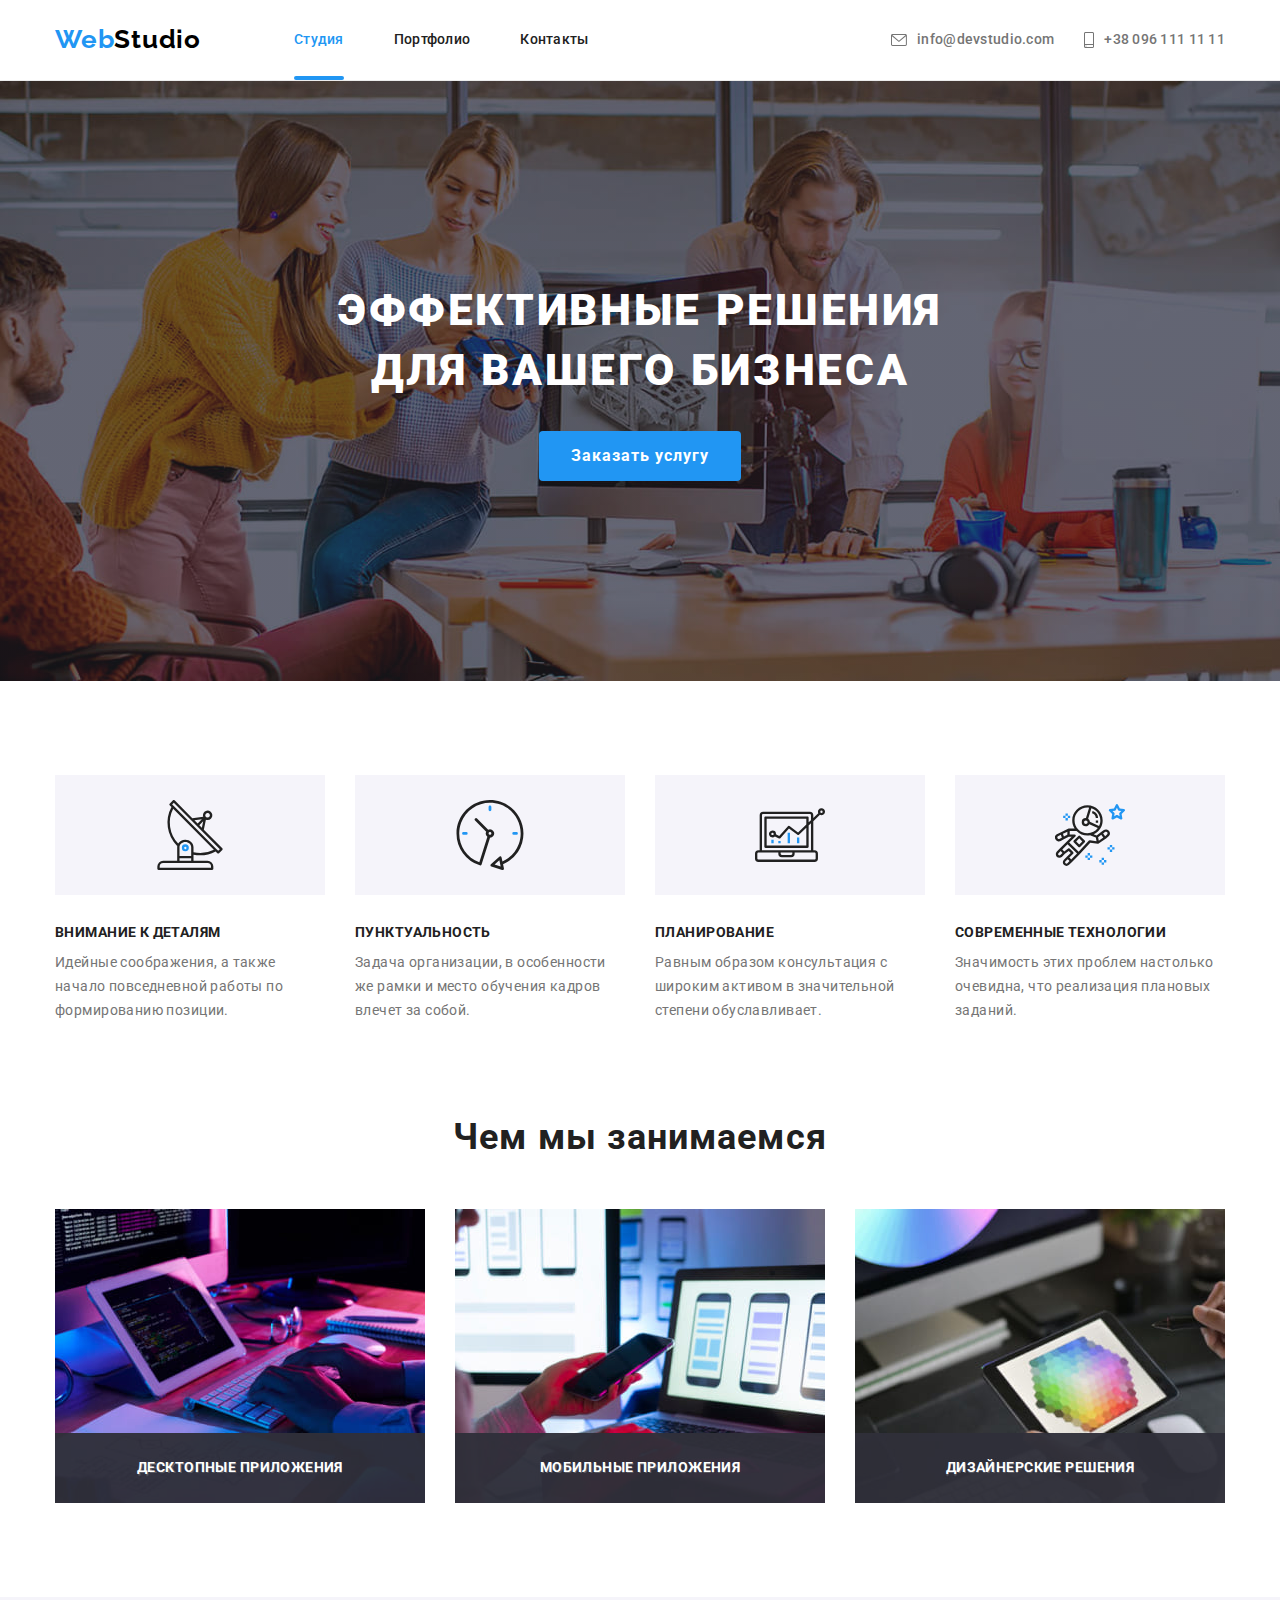
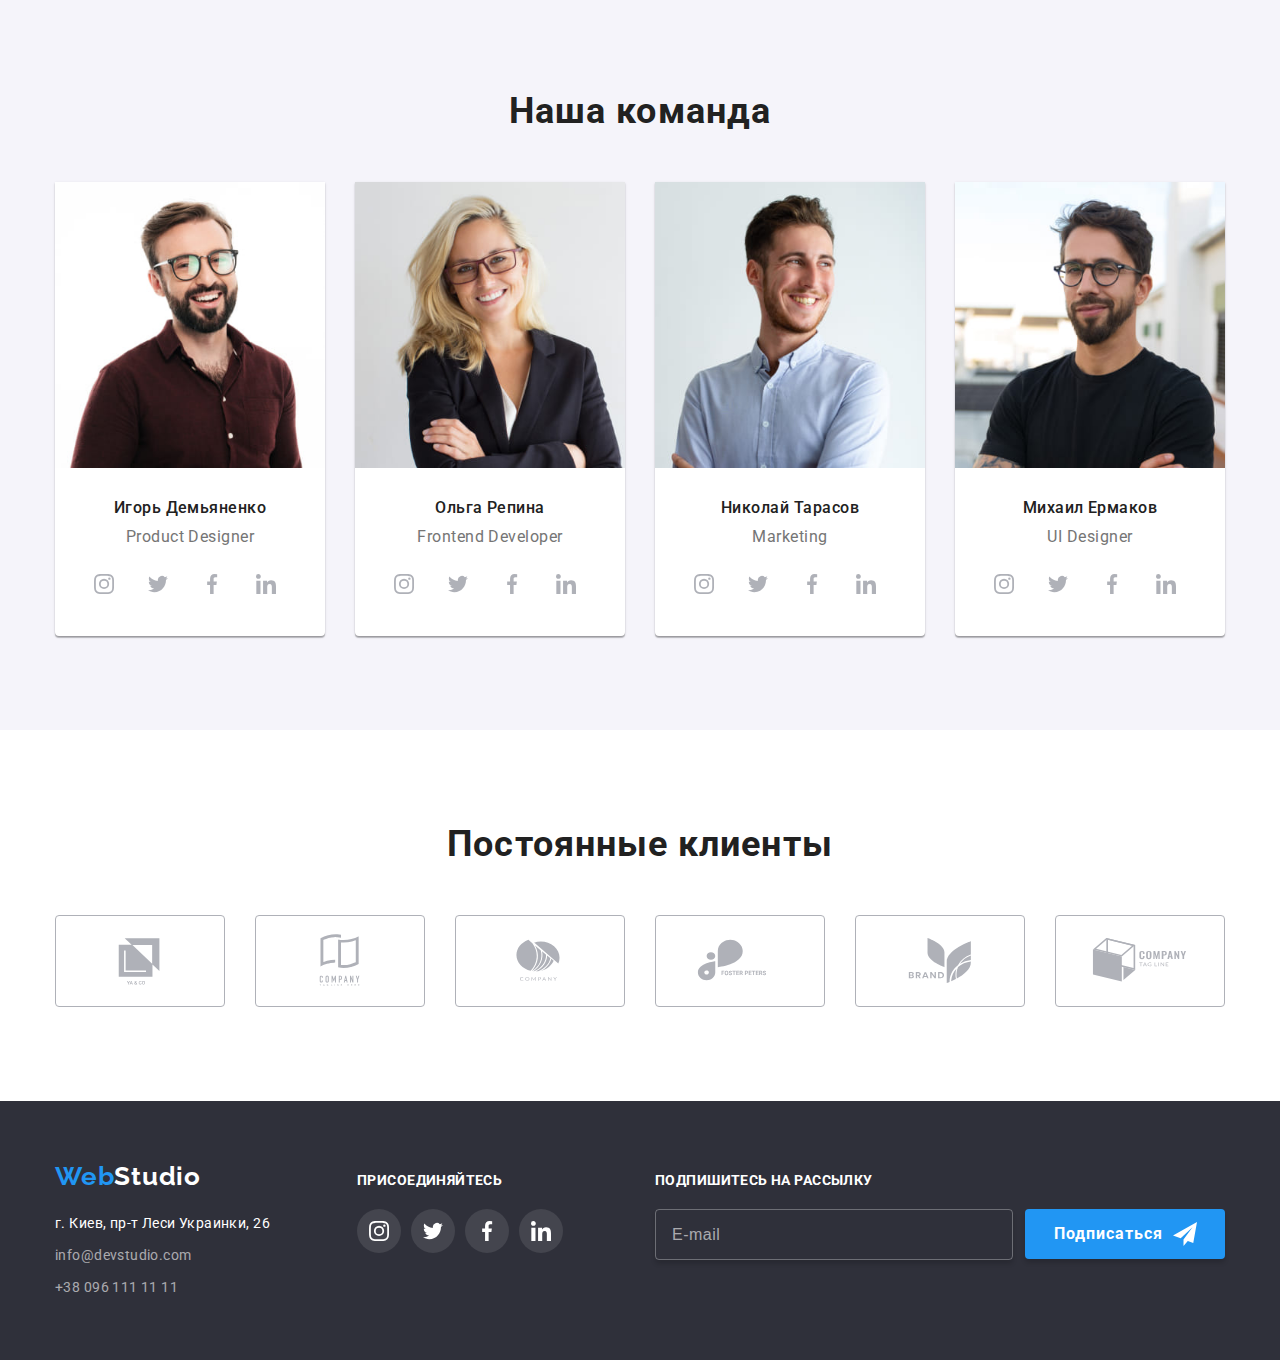
==== commit bd178f0a: "retina" ====
--- a/index.html
+++ b/index.html
@@ -183,15 +183,27 @@
           <h2 class="works__title">Чем мы занимаемся</h2>
           <ul class="works__list">
             <li class="works__item">
-              <img src="./images/box1.jpg" alt="Работа с программным обеспечением" />
+              <img
+                srcset="./images/box1-370.jpg 1x, ./images/box1-740.jpg 2x"
+                src="./images/box1-370.jpg"
+                alt="Работа с программным обеспечением"
+              />
               <div class="works__overlay">Десктопные приложения</div>
             </li>
             <li class="works__item">
-              <img src="./images/box2.jpg" alt="Разработка мобильных приложений" />
+              <img
+                srcset="./images/box2-370.jpg 1x, ./images/box2-740.jpg 2x"
+                src="./images/box2-370.jpg"
+                alt="Разработка мобильных приложений"
+              />
               <div class="works__overlay">Мобильные приложения</div>
             </li>
             <li class="works__item">
-              <img src="./images/box3.jpg" alt="Работа над палитрой цветов" />
+              <img
+                srcset="./images/box3-370.jpg 1x, ./images/box3-740.jpg 2x"
+                src="./images/box3-370.jpg"
+                alt="Работа над палитрой цветов"
+              />
               <div class="works__overlay">Дизайнерские решения</div>
             </li>
           </ul>
@@ -203,7 +215,19 @@
           <h2 class="team__title">Наша команда</h2>
           <ul class="team__list">
             <li class="team__card">
-              <img src="./images/team1.jpg" alt="Дизайнер продукта" />
+              <img
+                srcset="
+                  ./images/team1-270.jpg 270w,
+                  ./images/team1-354.jpg 354w,
+                  ./images/team1-450.jpg 450w,
+                  ./images/team1-540.jpg 540w,
+                  ./images/team1-708.jpg 708w,
+                  ./images/team1-900.jpg 900w
+                "
+                src="./images/team1-270.jpg"
+                alt="Дизайнер продукта"
+                sizes="(min-width: 1200px) 25vw, (min-width: 768px) 50vw, 100vw"
+              />
               <div class="team__card-low">
                 <p class="team__nickname">Игорь Демьяненко</p>
                 <p class="team__position" lang="en">Product Designer</p>
@@ -240,7 +264,19 @@
               </div>
             </li>
             <li class="team__card">
-              <img src="./images/team2.jpg" alt="Фронтенд-разработчик" />
+              <img
+                srcset="
+                  ./images/team2-270.jpg 270w,
+                  ./images/team2-354.jpg 354w,
+                  ./images/team2-450.jpg 450w,
+                  ./images/team2-540.jpg 540w,
+                  ./images/team2-708.jpg 708w,
+                  ./images/team2-900.jpg 900w
+                "
+                src="./images/team2-270.jpg"
+                alt="Фронтенд-разработчик"
+                sizes="(min-width: 1200px) 25vw, (min-width: 768px) 50vw, 100vw"
+              />
               <div class="team__card-low">
                 <p class="team__nickname">Ольга Репина</p>
                 <p class="team__position" lang="en">Frontend Developer</p>
@@ -277,7 +313,19 @@
               </div>
             </li>
             <li class="team__card">
-              <img src="./images/team3.jpg" alt="Маркетинг" />
+              <img
+                srcset="
+                  ./images/team3-270.jpg 270w,
+                  ./images/team3-354.jpg 354w,
+                  ./images/team3-450.jpg 450w,
+                  ./images/team3-540.jpg 540w,
+                  ./images/team3-708.jpg 708w,
+                  ./images/team3-900.jpg 900w
+                "
+                src="./images/team3-270.jpg"
+                alt="Маркетинг"
+                sizes="(min-width: 1200px) 25vw, (min-width: 768px) 50vw, 100vw"
+              />
               <div class="team__card-low">
                 <p class="team__nickname">Николай Тарасов</p>
                 <p class="team__position" lang="en">Marketing</p>
@@ -314,7 +362,19 @@
               </div>
             </li>
             <li class="team__card">
-              <img src="./images/team4.jpg" alt="Дизайнер интерфейсов" />
+              <img
+                srcset="
+                  ./images/team4-270.jpg 270w,
+                  ./images/team4-354.jpg 354w,
+                  ./images/team4-450.jpg 450w,
+                  ./images/team4-540.jpg 540w,
+                  ./images/team4-708.jpg 708w,
+                  ./images/team4-900.jpg 900w
+                "
+                src="./images/team4-270.jpg"
+                alt="Дизайнер интерфейсов"
+                sizes="(min-width: 1200px) 25vw, (min-width: 768px) 50vw, 100vw"
+              />
               <div class="team__card-low">
                 <p class="team__nickname">Михаил Ермаков</p>
                 <p class="team__position" lang="en">UI Designer</p>
--- a/css/main.min.css
+++ b/css/main.min.css
@@ -1 +1 @@
-/*! modern-normalize v1.1.0 | MIT License | https://github.com/sindresorhus/modern-normalize */*,::before,::after{-webkit-box-sizing:border-box;box-sizing:border-box}html{-moz-tab-size:4;-o-tab-size:4;tab-size:4}html{line-height:1.15;-webkit-text-size-adjust:100%}body{margin:0}body{font-family:system-ui,-apple-system,"Segoe UI",Roboto,Helvetica,Arial,sans-serif,"Apple Color Emoji","Segoe UI Emoji"}hr{height:0;color:inherit}abbr[title]{-webkit-text-decoration:underline dotted;text-decoration:underline dotted}b,strong{font-weight:bolder}code,kbd,samp,pre{font-family:ui-monospace,SFMono-Regular,Consolas,"Liberation Mono",Menlo,monospace;font-size:1em}small{font-size:80%}sub,sup{font-size:75%;line-height:0;position:relative;vertical-align:baseline}sub{bottom:-0.25em}sup{top:-0.5em}table{text-indent:0;border-color:inherit}button,input,optgroup,select,textarea{font-family:inherit;font-size:100%;line-height:1.15;margin:0}button,select{text-transform:none}button,[type=button],[type=reset],[type=submit]{-webkit-appearance:button}::-moz-focus-inner{border-style:none;padding:0}:-moz-focusring{outline:1px dotted ButtonText}:-moz-ui-invalid{box-shadow:none}legend{padding:0}progress{vertical-align:baseline}::-webkit-inner-spin-button,::-webkit-outer-spin-button{height:auto}[type=search]{-webkit-appearance:textfield;outline-offset:-2px}::-webkit-search-decoration{-webkit-appearance:none}::-webkit-file-upload-button{-webkit-appearance:button;font:inherit}summary{display:list-item}*:where(:not(iframe, canvas, img, svg, video):not(svg *, symbol *)){all:unset;display:revert}*,*::before,*::after{-webkit-box-sizing:border-box;box-sizing:border-box}a,button{cursor:revert}ol,ul,menu{list-style:none}img{max-width:100%}table{border-collapse:collapse}textarea{white-space:revert}meter{-webkit-appearance:revert;-moz-appearance:revert;appearance:revert}::-webkit-input-placeholder{color:unset}::-moz-placeholder{color:unset}:-ms-input-placeholder{color:unset}::-ms-input-placeholder{color:unset}::placeholder{color:unset}:where([hidden]){display:none}:where([contenteditable]){-moz-user-modify:read-write;-webkit-user-modify:read-write;overflow-wrap:break-word;-webkit-line-break:after-white-space}:where([draggable="true"]){-webkit-user-drag:element}input[type=checkbox],input[type=radio]{all:revert}input,textarea,select,label{all:revert}img{display:block;max-width:100%}:root{--bg-color-main: #ffffff;--accent-color: #2196f3;--main-font-color: #757575;--accent-font-color: #ffffff;--title-font-color: #212121;--minor-bg-color: #f5f4fa;--logo-half-color: #000000;--bg-color-active-btn: #188ce8;--footer-color: #2f303a;--noactive-icon-color: #afb1b8;--main-margin: 30px;--timing-duration: 250ms;--timing-function: cubic-bezier(0.4, 0, 0.2, 1)}.portfolio__card-overlay,.portfolio__card,.portfolio__btn,.footer__btn,.footer__link-social,.footer__link,.footer__address,.clients__icon,.clients__link,.team__icon-social,.team__link-social,.modal__btn-form,.modal__icon-checkbox,.modal__field textarea,.modal__input,.modal__icon,.modal__icon-close,.modal,.backdrop,.hero__btn,.contact__icon-phone,.contact__icon-email,.contact__link,.nav__link,.header-box__icon,.logo{-webkit-transition-duration:var(--timing-duration);transition-duration:var(--timing-duration);-webkit-transition-timing-function:var(--timing-function);transition-timing-function:var(--timing-function)}body{font-family:"Roboto",sans-serif;font-size:14px;background-color:var(--bg-color-main);color:var(--main-font-color)}.container{margin-left:auto;margin-right:auto;padding-left:15px;padding-right:15px}@media screen and (min-width: 480px){.container{width:480px}}@media screen and (min-width: 768px){.container{width:768px}}@media screen and (min-width: 1200px){.container{width:1200px}}.title-invisible{position:absolute;width:1px;height:1px;margin:-1px;border:0;padding:0;white-space:nowrap;-webkit-clip-path:inset(100%);clip-path:inset(100%);clip:rect(0 0 0 0);overflow:hidden}.section{padding-top:60px;padding-bottom:60px}.section:nth-child(3){display:none}@media screen and (min-width: 1200px){.section{padding-top:94px;padding-bottom:94px}.section:nth-child(3){display:block;padding-top:0}}.logo{display:inline-block;padding-top:16px;padding-bottom:16px;font-family:"Raleway",sans-serif;font-weight:bold;font-size:24px;line-height:1.17;letter-spacing:.03em;color:var(--logo-half-color);-webkit-transition-property:color;transition-property:color}@media screen and (min-width: 768px){.logo{padding-top:26px;padding-bottom:26px}}@media screen and (min-width: 1200px){.logo{padding-top:24px;padding-bottom:25px;font-size:26px;line-height:1.19}}.logo:hover{color:var(--accent-color)}.logo:focus{color:var(--accent-color)}.logo--part{color:var(--accent-color)}.logo--footer-view{padding:0;margin-bottom:20px;color:var(--accent-font-color)}.header{position:relative;border-bottom:1px solid #ececec}.header-box{display:-webkit-box;display:-ms-flexbox;display:flex;-webkit-box-align:center;-ms-flex-align:center;align-items:center;-webkit-box-pack:justify;-ms-flex-pack:justify;justify-content:space-between;min-height:60px}@media screen and (min-width: 768px){.header-box{min-height:80px}}.header-box__button{display:-webkit-inline-box;display:-ms-inline-flexbox;display:inline-flex;width:40px;height:40px;margin-top:10px;border:none;background-color:rgba(0,0,0,0);z-index:4}@media screen and (min-width: 768px){.header-box__button{display:none}}.header-box__button .header-box__icon-cross{display:none}.header-box__button.is-open .header-box__icon-cross{display:block}.header-box__button.is-open .header-box__icon-menu{display:none}.header-box__icon{fill:var(--title-font-color);-webkit-transition-property:fill;transition-property:fill}.header-box__button:hover .header-box__icon{cursor:pointer;fill:var(--accent-color)}.header__container{background-color:var(--bg-color-main)}@media screen and (max-width: 767px){.header__container{display:none;padding-top:48px;padding-left:40px;position:absolute;top:0;left:0;width:100%;height:796px;z-index:3}.header__container.is-open{display:block}}@media screen and (min-width: 768px){.header__container{display:-webkit-box;display:-ms-flexbox;display:flex;-webkit-box-flex:1;-ms-flex-positive:1;flex-grow:1;-webkit-box-pack:justify;-ms-flex-pack:justify;justify-content:space-between}}@media screen and (min-width: 768px){.nav__list{display:-webkit-box;display:-ms-flexbox;display:flex;margin-left:88px}}@media screen and (min-width: 1200px){.nav__list{display:-webkit-box;display:-ms-flexbox;display:flex;margin-left:93px}}@media screen and (max-width: 767px){.nav__item:not(:last-child){margin-bottom:32px}}@media screen and (min-width: 768px){.nav__item:not(:last-child){margin-right:50px}}@media screen and (min-width: 768px){.nav__item--select{position:relative}.nav__item--select::after{position:absolute;display:block;content:"";bottom:0;left:0;width:100%;height:4px;background:var(--accent-color);border-radius:2px}}@media screen and (min-width: 768px){.nav__link.nav__link--select{color:var(--accent-color);-webkit-transition-property:color;transition-property:color;-webkit-transition-duration:var(--timing-duration);transition-duration:var(--timing-duration);-webkit-transition-timing-function:var(--timing-function);transition-timing-function:var(--timing-function)}}.nav__link{color:var(--title-font-color);-webkit-transition-property:color;transition-property:color}@media screen and (max-width: 767px){.nav__link{display:inline-block;font-weight:500;font-size:40px;line-height:1.18;letter-spacing:.02em}}@media screen and (min-width: 768px){.nav__link{display:block;padding-top:32px;padding-bottom:32px;font-weight:500;font-size:14px;line-height:1.14;letter-spacing:.02em}}.nav__link:hover{color:var(--accent-color)}.nav__link:focus{color:var(--accent-color)}@media screen and (min-width: 768px)and (max-width: 1199px){.contact__list{display:-webkit-box;display:-ms-flexbox;display:flex;-webkit-box-orient:vertical;-webkit-box-direction:reverse;-ms-flex-direction:column-reverse;flex-direction:column-reverse;margin-left:82px;padding-top:21px;padding-bottom:21px}}@media screen and (min-width: 1200px){.contact__list{display:-webkit-box;display:-ms-flexbox;display:flex;-webkit-box-orient:horizontal;-webkit-box-direction:reverse;-ms-flex-direction:row-reverse;flex-direction:row-reverse;-webkit-box-pack:end;-ms-flex-pack:end;justify-content:flex-end}}@media screen and (max-width: 767px){.contact__item:not(:last-child){margin-top:302px;margin-bottom:32px}}@media screen and (min-width: 768px)and (max-width: 1199px){.contact__item:not(:first-child){margin-bottom:10px}}@media screen and (min-width: 1200px){.contact__item:not(:first-child){margin-right:30px}}@media screen and (min-width: 768px){.contact__box{display:-webkit-box;display:-ms-flexbox;display:flex;-webkit-box-align:center;-ms-flex-align:center;align-items:center}}@media screen and (max-width: 767px){.contact__icon-box{display:none}}.contact__link{color:inherit;-webkit-transition-property:color;transition-property:color}@media screen and (max-width: 767px){.contact__link{display:inline-block}.contact__link[href*=tel]{font-weight:500;font-size:34px;line-height:1.18;letter-spacing:.02em;color:var(--accent-color)}.contact__link[href*=mailto]{font-weight:500;font-size:24px;line-height:1.17;letter-spacing:.02em;color:inherit}}@media screen and (min-width: 768px){.contact__link{display:block;font-family:"Roboto";font-weight:500;font-size:12px;line-height:1.17;letter-spacing:.02em}.contact__link:hover{color:var(--accent-color)}.contact__link:focus{color:var(--accent-color)}}@media screen and (min-width: 1200px){.contact__link{display:block;padding-top:32px;padding-bottom:32px;font-weight:500;font-size:14px;line-height:1.14;letter-spacing:.02em}.contact__link:hover{color:var(--accent-color)}.contact__link:focus{color:var(--accent-color)}}.contact__icon-email{display:block;margin-right:10px;width:16px;height:12px;fill:var(--main-font-color);-webkit-transition-property:fill;transition-property:fill}.contact__icon-phone{display:block;margin-right:10px;width:10px;height:16px;fill:var(--main-font-color);-webkit-transition-property:fill;transition-property:fill}.contact__link:hover .contact__icon-email{fill:var(--accent-color)}.contact__link:hover .contact__icon-phone{fill:var(--accent-color)}.contact__link:focus .contact__icon-email{fill:var(--accent-color)}.contact__link:focus .contact__icon-phone{fill:var(--accent-color)}.social__list{margin-top:64px}.social__item{display:inline-block}.social__item:not(:first-child){padding-left:10px}.social__item:not(:last-child){padding-right:10px;border-right:1px solid rgba(33,33,33,.2)}@media screen and (min-width: 768px){.social__item{display:none}}.header__link-social{font-weight:500;font-size:18px;line-height:1.22;letter-spacing:.02em;color:var(--accent-color)}.hero{padding-top:118px;padding-bottom:118px;height:400px;max-width:480px;margin-left:auto;margin-right:auto;background-color:#c4c4c4;background-image:-webkit-gradient(linear, left top, right top, from(rgba(47, 48, 58, 0.4)), to(rgba(47, 48, 58, 0.4))),url(../images/hero.jpg);background-image:linear-gradient(to right, rgba(47, 48, 58, 0.4), rgba(47, 48, 58, 0.4)),url(../images/hero.jpg);background-repeat:no-repeat;background-position:center;background-size:cover}@media screen and (min-width: 768px){.hero{max-width:768px}}@media screen and (min-width: 1200px){.hero{padding-top:200px;padding-bottom:200px;height:600px;max-width:1600px}}.hero__title{display:block;margin-left:auto;margin-right:auto;margin-bottom:var(--main-margin);width:360px;font-weight:900;font-size:26px;line-height:1.62;text-align:center;letter-spacing:.06em;text-transform:uppercase;color:var(--accent-font-color)}@media screen and (min-width: 1200px){.hero__title{width:696px;font-size:44px;line-height:1.36}}.hero__btn{display:block;margin-left:auto;margin-right:auto;padding:10px 32px;min-width:200px;border-radius:4px;border:none;font-family:inherit;font-weight:bold;font-size:16px;line-height:1.87;-webkit-box-align:center;-ms-flex-align:center;align-items:center;text-align:center;letter-spacing:.06em;background-color:var(--accent-color);color:var(--accent-font-color);-webkit-transition-property:background-color,-webkit-box-shadow;transition-property:background-color,-webkit-box-shadow;transition-property:background-color,box-shadow;transition-property:background-color,box-shadow,-webkit-box-shadow}.hero__btn:hover{background-color:var(--bg-color-active-btn);cursor:pointer;-webkit-box-shadow:0px 4px 4px rgba(0,0,0,.15);box-shadow:0px 4px 4px rgba(0,0,0,.15)}.hero__btn:focus{background-color:var(--bg-color-active-btn);cursor:pointer;-webkit-box-shadow:0px 4px 4px rgba(0,0,0,.15);box-shadow:0px 4px 4px rgba(0,0,0,.15)}.backdrop{position:fixed;top:0;left:0;width:100%;height:100%;z-index:2;opacity:1;overflow-y:scroll;background:rgba(0,0,0,.2);-webkit-transition-property:opacity;transition-property:opacity}.backdrop.is-hidden{opacity:0;pointer-events:none}.modal{position:absolute;top:50%;left:50%;-webkit-transform:translate(-50%, -50%) perspective(600px) rotateX(0deg);transform:translate(-50%, -50%) perspective(600px) rotateX(0deg);opacity:1;width:450px;height:609px;z-index:3;background:var(--bg-color-main);-webkit-box-shadow:0px 1px 3px rgba(0,0,0,.12),0px 1px 1px rgba(0,0,0,.14),0px 2px 1px rgba(0,0,0,.2);box-shadow:0px 1px 3px rgba(0,0,0,.12),0px 1px 1px rgba(0,0,0,.14),0px 2px 1px rgba(0,0,0,.2);border-radius:4px;-webkit-transition-property:opacity,-webkit-transform;transition-property:opacity,-webkit-transform;transition-property:transform,opacity;transition-property:transform,opacity,-webkit-transform}@media screen and (min-width: 1200px){.modal{width:528px;height:581px}}.modal__title{padding-top:40px;margin-left:40px;width:370px;font-weight:700;font-size:20px;line-height:1.15;text-align:center;letter-spacing:.03em;color:var(--title-font-color)}@media screen and (min-width: 1200px){.modal__title{width:448px}}.backdrop.is-hidden .modal{-webkit-transform:translate(-50%, -50%) perspective(600px) rotateX(-45deg);transform:translate(-50%, -50%) perspective(600px) rotateX(-45deg);opacity:0}.modal__btn-close{position:absolute;display:block;top:8px;right:8px;width:30px;height:30px}.modal__icon-close{position:absolute;display:block;top:8px;right:8px;width:30px;height:30px;fill:var(--title-font-color);-webkit-transition-property:fill;transition-property:fill}.modal__icon-close:hover{cursor:pointer;fill:var(--accent-color)}.modal__icon-close:focus{cursor:pointer;fill:var(--accent-color)}.modal__form{width:370px;margin-left:auto;margin-right:auto;margin-top:12px}@media screen and (min-width: 1200px){.modal__form{width:448px}}.modal__field{display:-webkit-box;display:-ms-flexbox;display:flex;-webkit-box-orient:vertical;-webkit-box-direction:normal;-ms-flex-direction:column;flex-direction:column;position:relative;font-weight:400;font-size:12px;line-height:1.17;letter-spacing:.01em}.modal__icon{position:absolute;top:44%;left:12px;display:inline-block;width:18px;height:18px;fill:var(--title-font-color);-webkit-transition-property:fill;transition-property:fill}.modal__input{height:40px;margin-top:4px;margin-bottom:10px;padding-left:40px;border:1px solid rgba(33,33,33,.2);border-radius:4px;-webkit-transition-property:border-color;transition-property:border-color}@media screen and (min-width: 1200px){.modal__input{padding-left:42px}}.modal__field:focus-within>.modal__input{outline:none;border:1px solid var(--accent-color);border-radius:4px}.modal__field:focus-within>.modal__icon{fill:var(--accent-color)}.modal__field textarea{height:120px;padding-left:16px;padding-right:16px;padding-top:12px;padding-bottom:12px;margin-top:4px;resize:none;border:1px solid rgba(33,33,33,.2);-webkit-box-sizing:border-box;box-sizing:border-box;border-radius:4px;-webkit-transition-property:border-color;transition-property:border-color}.modal__field textarea:focus{outline:none;border:1px solid var(--accent-color);border-radius:4px}.modal__field textarea::-webkit-input-placeholder{font-family:"Roboto";font-weight:400;font-size:14px;line-height:1.14;letter-spacing:.01em;color:rgba(117,117,117,.5)}.modal__field textarea::-moz-placeholder{font-family:"Roboto";font-weight:400;font-size:14px;line-height:1.14;letter-spacing:.01em;color:rgba(117,117,117,.5)}.modal__field textarea:-ms-input-placeholder{font-family:"Roboto";font-weight:400;font-size:14px;line-height:1.14;letter-spacing:.01em;color:rgba(117,117,117,.5)}.modal__field textarea::-ms-input-placeholder{font-family:"Roboto";font-weight:400;font-size:14px;line-height:1.14;letter-spacing:.01em;color:rgba(117,117,117,.5)}.modal__field textarea::placeholder{font-family:"Roboto";font-weight:400;font-size:14px;line-height:1.14;letter-spacing:.01em;color:rgba(117,117,117,.5)}.modal__field-checkbox{display:-webkit-box;display:-ms-flexbox;display:flex;margin-top:20px;-webkit-box-align:center;-ms-flex-align:center;align-items:center;text-align:center;font-size:12px;line-height:1.17;letter-spacing:.03em}@media screen and (min-width: 1200px){.modal__field-checkbox{margin-left:13px;font-size:14px;line-height:1.71}}.modal__field-checkbox input{appearance:none;-webkit-appearance:none;-moz-appearance:none;position:absolute}.modal__icon-checkbox{display:inline-block;width:15px;height:15px;margin-right:8px;border:2px solid var(--title-font-color);border-radius:2px;-webkit-transition-property:border-color,background-color;transition-property:border-color,background-color}@media screen and (min-width: 1200px){.modal__icon-checkbox{margin-right:7px}}.modal__field-checkbox input:checked+.modal__icon-checkbox{background-color:var(--accent-color);border-color:var(--accent-color);background-image:url(../images/check.svg);background-size:contain;background-origin:border-box}.modal__link-checkbox{-webkit-text-decoration-line:underline;text-decoration-line:underline;color:var(--accent-color)}.modal__btn-form{display:-webkit-box;display:-ms-flexbox;display:flex;width:200px;height:50px;margin-top:30px;margin-left:auto;margin-right:auto;font-weight:700;font-size:16px;line-height:1.88;-webkit-box-align:center;-ms-flex-align:center;align-items:center;-webkit-box-pack:center;-ms-flex-pack:center;justify-content:center;letter-spacing:.06em;color:var(--accent-font-color);background:var(--accent-color);-webkit-box-shadow:0px 4px 4px rgba(0,0,0,.15);box-shadow:0px 4px 4px rgba(0,0,0,.15);border-radius:4px;-webkit-transition-property:background-color;transition-property:background-color}.modal__btn-form:hover{background-color:var(--bg-color-active-btn);cursor:pointer}.modal__btn-form:focus{background-color:var(--bg-color-active-btn);cursor:pointer}@media screen and (min-width: 768px){.advantage__list{display:-webkit-box;display:-ms-flexbox;display:flex;-ms-flex-wrap:wrap;flex-wrap:wrap}}.advantage__item::before{display:block;margin-bottom:var(--main-margin);content:"";height:120px;background-color:var(--minor-bg-color);background-repeat:no-repeat;background-position:center}@media screen and (max-width: 767px){.advantage__item:not(:last-child){margin-bottom:var(--main-margin)}}@media screen and (min-width: 768px)and (max-width: 1199px){.advantage__item{display:block;-ms-flex-preferred-size:calc((100% - 1*var(--main-margin))/2);flex-basis:calc((100% - 1*var(--main-margin))/2)}.advantage__item:not(:nth-child(2n)){margin-right:var(--main-margin)}.advantage__item:not(:nth-last-child(-n+2)){margin-bottom:var(--main-margin)}}@media screen and (min-width: 1200px){.advantage__item{display:block;-ms-flex-preferred-size:calc((100% - 3*var(--main-margin))/4);flex-basis:calc((100% - 3*var(--main-margin))/4)}.advantage__item:not(:nth-child(4)){margin-right:var(--main-margin)}}.advantage__icon-one::before{background-image:url(../images/bg-antenna.svg)}.advantage__icon-two::before{background-image:url(../images/bg-clock.svg)}.advantage__icon-three::before{background-image:url(../images/bg-diagram.svg)}.advantage__icon-four::before{background-image:url(../images/bg-astronaut.svg)}.advantage__title{display:block;margin-bottom:10px;text-align:center;font-weight:bold;line-height:1.14;letter-spacing:.03em;text-transform:uppercase;color:var(--title-font-color)}@media screen and (min-width: 768px){.advantage__title{text-align:left}}.advantage__text{line-height:1.71;letter-spacing:.03em}.works__title{display:block;margin-bottom:50px;font-weight:bold;font-size:36px;line-height:1.16;text-align:center;letter-spacing:.03em;color:var(--title-font-color)}.works__list{display:-webkit-box;display:-ms-flexbox;display:flex;-webkit-box-pack:justify;-ms-flex-pack:justify;justify-content:space-between}.works__item{position:relative}.works__overlay{position:absolute;bottom:0;left:0;width:370px;height:70px;padding-top:27px;background:rgba(47,48,58,.8);font-style:normal;font-weight:700;font-size:14px;line-height:1.14;text-align:center;letter-spacing:.03em;text-transform:uppercase;color:var(--accent-font-color)}.team{background-color:var(--minor-bg-color)}.team__title{display:block;margin-bottom:50px;font-size:28px;font-weight:bold;line-height:1.18;text-align:center;letter-spacing:.03em;color:var(--title-font-color)}@media screen and (min-width: 1200px){.team__title{font-size:36px;line-height:1.16}}@media screen and (min-width: 768px){.team__list{display:-webkit-box;display:-ms-flexbox;display:flex;-ms-flex-wrap:wrap;flex-wrap:wrap}}.team__card{display:block;background-color:var(--bg-color-main);-webkit-box-shadow:0px 1px 3px rgba(0,0,0,.12),0px 1px 1px rgba(0,0,0,.14),0px 2px 1px rgba(0,0,0,.2);box-shadow:0px 1px 3px rgba(0,0,0,.12),0px 1px 1px rgba(0,0,0,.14),0px 2px 1px rgba(0,0,0,.2);border-radius:0px 0px 4px 4px}@media screen and (max-width: 767px){.team__card:not(:last-child){margin-bottom:var(--main-margin)}}@media screen and (min-width: 768px)and (max-width: 1199px){.team__card{display:block;width:calc((100% - 1*var(--main-margin))/2)}.team__card:not(:nth-child(2n)){margin-right:var(--main-margin)}.team__card:not(:nth-last-child(-n+2)){margin-bottom:var(--main-margin)}}@media screen and (min-width: 1200px){.team__card{display:block;width:calc((100% - 3*var(--main-margin))/4)}.team__card:not(:last-child){margin-right:var(--main-margin)}}.team__card-low{padding-top:30px;padding-bottom:30px}.team__nickname{min-width:250px;margin-left:auto;margin-right:auto;margin-bottom:10px;font-size:16px;line-height:1.19;text-align:center;letter-spacing:.03em;font-weight:500;color:var(--title-font-color)}.team__position{min-width:250px;margin-left:auto;margin-right:auto;font-size:16px;line-height:1.19;text-align:center;letter-spacing:.03em}.team__list-social{display:-webkit-box;display:-ms-flexbox;display:flex;-webkit-box-pack:center;-ms-flex-pack:center;justify-content:center;padding-left:32px;padding-right:32px;margin-top:16px}.team__link-social{display:block;margin-right:10px;padding:12px;background-color:var(--bg-color-main);text-decoration:none;border-radius:50%;-webkit-transition-property:background-color;transition-property:background-color}.team__link-social:hover{background-color:var(--accent-color)}.team__link-social:hover .team__icon-social{fill:var(--accent-font-color)}.team__link-social:focus{background-color:var(--accent-color)}.team__link-social:focus .team__icon-social{fill:var(--accent-font-color)}.team__icon-social{display:block;width:20px;height:20px;fill:var(--noactive-icon-color);-webkit-transition-property:fill;transition-property:fill}.clients__title{display:block;margin-bottom:50px;font-size:28px;font-weight:bold;line-height:1.18;text-align:center;letter-spacing:.03em;color:var(--title-font-color)}@media screen and (min-width: 1200px){.clients__title{font-size:36px;line-height:1.16}}.clients__list{display:-webkit-box;display:-ms-flexbox;display:flex;-ms-flex-wrap:wrap;flex-wrap:wrap}@media screen and (max-width: 767px){.clients__item{-webkit-box-pack:center;-ms-flex-pack:center;justify-content:center;width:calc((100% - 1*var(--main-margin))/2)}.clients__item:not(:nth-child(2n)){margin-right:var(--main-margin)}.clients__item:not(:nth-last-child(-n+2)){margin-bottom:var(--main-margin)}}@media screen and (min-width: 768px)and (max-width: 1199px){.clients__item{display:block;width:calc((100% - 2*var(--main-margin))/3)}.clients__item:not(:nth-child(3n)){margin-right:var(--main-margin)}.clients__item:not(:nth-last-child(-n+3)){margin-bottom:var(--main-margin)}}@media screen and (min-width: 1200px){.clients__item{display:block;width:calc((100% - 5*var(--main-margin))/6)}.clients__item:not(:last-child){margin-right:var(--main-margin)}}.clients__link{display:-webkit-box;display:-ms-flexbox;display:flex;-webkit-box-pack:center;-ms-flex-pack:center;justify-content:center;-webkit-box-align:center;-ms-flex-align:center;align-items:center;border:1px solid var(--noactive-icon-color);border-radius:4px;-webkit-transition-property:border-color;transition-property:border-color}@media screen and (max-width: 767px){.clients__link{width:210px;height:92px}}@media screen and (min-width: 768px)and (max-width: 1199px){.clients__link{width:226px;height:92px}}@media screen and (min-width: 1200px){.clients__link{width:170px;height:92px}}.clients__link:hover{border-color:var(--accent-color)}.clients__link:hover .clients__icon{fill:var(--accent-color)}.clients__link:focus{border-color:var(--accent-color)}.clients__link:focus .clients__icon{fill:var(--accent-color)}.clients__icon{width:106px;height:60px;fill:var(--noactive-icon-color);-webkit-transition-property:fill;transition-property:fill}.section-footer{padding-top:60px;padding-bottom:60px;background-color:var(--footer-color)}@media screen and (min-width: 768px){.footer{display:-webkit-box;display:-ms-flexbox;display:flex;-ms-flex-wrap:wrap;flex-wrap:wrap}}.footer__title{font-style:normal;font-weight:700;line-height:1.14;letter-spacing:.03em;text-transform:uppercase;color:var(--accent-font-color)}.footer__contact{-ms-flex-preferred-size:232px;flex-basis:232px}@media screen and (max-width: 767px){.footer__contact{margin-left:auto;margin-right:auto;text-align:center}}@media screen and (min-width: 768px)and (max-width: 1199px){.footer__contact{margin-left:76px;text-align:center}}.footer__list-links li:not(:last-child){margin-bottom:8px}.footer__address{display:inline-block;margin-bottom:8px;font-size:14px;font-weight:400;line-height:1.71;letter-spacing:.03em;color:var(--accent-font-color);-webkit-transition-property:color;transition-property:color}@media screen and (max-width: 767px){.footer__address{text-align:center}}.footer__address:hover{color:var(--accent-color)}.footer__address:focus{color:var(--accent-color)}.footer__link{display:inline-block;font-style:normal;line-height:1.71;letter-spacing:.03em;color:rgba(255,255,255,.6);-webkit-transition-property:color;transition-property:color}@media screen and (max-width: 767px){.footer__link{text-align:center}}.footer__link:hover{color:var(--accent-color)}.footer__link:focus{color:var(--accent-color)}.footer__follow{-ms-flex-preferred-size:206px;flex-basis:206px}@media screen and (max-width: 767px){.footer__follow{margin-left:auto;margin-right:auto;margin-top:60px;text-align:center}}@media screen and (min-width: 768px)and (max-width: 1199px){.footer__follow{margin-left:165px;text-align:center}}@media screen and (min-width: 1200px){.footer__follow{padding-top:12px;margin-left:70px}}.footer__list-social{display:-webkit-box;display:-ms-flexbox;display:flex;-webkit-box-pack:center;-ms-flex-pack:center;justify-content:center;margin-top:20px}.footer__list-social li:not(:last-child){margin-right:10px}.footer__link-social{display:block;padding:12px;text-align:center;text-decoration:none;background-color:#44454e;border-radius:50%;-webkit-transition-property:background-color;transition-property:background-color}.footer__link-social:hover{background-color:var(--accent-color)}.footer__link-social:hover .footer__icon{fill:var(--accent-font-color)}.footer__link-social:focus{background-color:var(--accent-color)}.footer__link-social:focus .footer__icon{fill:var(--accent-font-color)}.footer__icon{display:block;width:20px;height:20px;fill:var(--accent-font-color)}@media screen and (max-width: 1199px){.footer__subscribe{-ms-flex-preferred-size:450px;flex-basis:450px;margin-left:auto;margin-right:auto;margin-top:60px;text-align:center}}@media screen and (min-width: 1200px){.footer__subscribe{-ms-flex-preferred-size:550px;flex-basis:550px;padding-top:12px;margin-left:92px}}.footer__form{display:-webkit-box;display:-ms-flexbox;display:flex;-ms-flex-wrap:wrap;flex-wrap:wrap}@media screen and (min-width: 1200px){.footer__form{-ms-flex-wrap:nowrap;flex-wrap:nowrap}}.footer__form input{width:450px;height:47px;padding-left:16px;margin-top:20px;display:-webkit-box;display:-ms-flexbox;display:flex;-webkit-box-align:center;-ms-flex-align:center;align-items:center;font-size:16px;line-height:1.25;letter-spacing:.03em;color:var(--accent-font-color);background-color:inherit;border:1px solid rgba(255,255,255,.3);border-radius:4px;-webkit-box-shadow:0px 4px 4px 0px rgba(0,0,0,.1490196078);box-shadow:0px 4px 4px 0px rgba(0,0,0,.1490196078)}@media screen and (min-width: 1200px){.footer__form input{width:338px;margin-right:12px}}.footer__form input::-webkit-input-placeholder{font-size:16px;line-height:1.25;letter-spacing:.03em;color:rgba(255,255,255,.6)}.footer__form input::-moz-placeholder{font-size:16px;line-height:1.25;letter-spacing:.03em;color:rgba(255,255,255,.6)}.footer__form input:-ms-input-placeholder{font-size:16px;line-height:1.25;letter-spacing:.03em;color:rgba(255,255,255,.6)}.footer__form input::-ms-input-placeholder{font-size:16px;line-height:1.25;letter-spacing:.03em;color:rgba(255,255,255,.6)}.footer__form input::placeholder{font-size:16px;line-height:1.25;letter-spacing:.03em;color:rgba(255,255,255,.6)}.footer__btn{display:-webkit-box;display:-ms-flexbox;display:flex;width:200px;height:50px;margin-top:20px;padding-left:29px;font-weight:700;font-size:16px;line-height:1.88;-webkit-box-align:center;-ms-flex-align:center;align-items:center;text-align:center;letter-spacing:.06em;color:var(--accent-font-color);background:var(--accent-color);-webkit-box-shadow:0px 4px 4px rgba(0,0,0,.15);box-shadow:0px 4px 4px rgba(0,0,0,.15);border-radius:4px;background-image:url(../images/send.svg);background-repeat:no-repeat;background-position:top 13px left 148px;-webkit-transition-property:background-color;transition-property:background-color}@media screen and (max-width: 1199px){.footer__btn{margin-left:auto;margin-right:auto}}.footer__btn:hover{background-color:var(--bg-color-active-btn)}.portfolio__list-btn{display:-webkit-box;display:-ms-flexbox;display:flex;-ms-flex-wrap:wrap;flex-wrap:wrap;margin-bottom:50px}@media screen and (max-width: 767px){.portfolio__list-btn li:not(:nth-last-child(-n+2)){margin-bottom:15px}}@media screen and (min-width: 768px){.portfolio__list-btn{-webkit-box-pack:center;-ms-flex-pack:center;justify-content:center}}.portfolio__btn{border-radius:4px;border:none;padding:6px 22px;margin-right:8px;font-family:inherit;font-weight:500;font-size:16px;line-height:1.62;text-align:center;letter-spacing:.03em;background-color:var(--minor-bg-color);color:var(--title-font-color);-webkit-box-shadow:0;box-shadow:0;-webkit-transition-property:background-color,color,-webkit-box-shadow;transition-property:background-color,color,-webkit-box-shadow;transition-property:background-color,color,box-shadow;transition-property:background-color,color,box-shadow,-webkit-box-shadow}.portfolio__btn:hover{background-color:var(--accent-color);color:var(--accent-font-color);cursor:pointer;-webkit-box-shadow:0px 3px 1px rgba(0,0,0,.1),0px 1px 2px rgba(0,0,0,.08),0px 2px 2px rgba(0,0,0,.12);box-shadow:0px 3px 1px rgba(0,0,0,.1),0px 1px 2px rgba(0,0,0,.08),0px 2px 2px rgba(0,0,0,.12)}.portfolio__btn:focus{background-color:var(--accent-color);color:var(--accent-font-color);cursor:pointer;-webkit-box-shadow:0px 3px 1px rgba(0,0,0,.1),0px 1px 2px rgba(0,0,0,.08),0px 2px 2px rgba(0,0,0,.12);box-shadow:0px 3px 1px rgba(0,0,0,.1),0px 1px 2px rgba(0,0,0,.08),0px 2px 2px rgba(0,0,0,.12)}.portfolio__list-project{display:-webkit-box;display:-ms-flexbox;display:flex;-ms-flex-wrap:wrap;flex-wrap:wrap}.portfolio__card{-webkit-box-shadow:0;box-shadow:0;-webkit-transition-property:-webkit-box-shadow;transition-property:-webkit-box-shadow;transition-property:box-shadow;transition-property:box-shadow, -webkit-box-shadow}@media screen and (max-width: 767px){.portfolio__card{margin-left:auto;margin-right:auto;width:450px}.portfolio__card:not(:last-child){margin-bottom:var(--main-margin)}}@media screen and (min-width: 768px)and (max-width: 1199px){.portfolio__card{-ms-flex-preferred-size:calc((100% - 1*var(--main-margin))/2);flex-basis:calc((100% - 1*var(--main-margin))/2)}.portfolio__card:not(:nth-child(2n)){margin-right:var(--main-margin)}.portfolio__card:not(:last-child){margin-bottom:var(--main-margin)}}@media screen and (min-width: 1200px){.portfolio__card{-ms-flex-preferred-size:calc((100% - 2*var(--card-margin))/3);flex-basis:calc((100% - 2*var(--card-margin))/3);margin-right:var(--main-margin)}.portfolio__card:nth-child(3n){margin-right:0}.portfolio__card:not(:nth-last-child(-n+3)){margin-bottom:var(--main-margin)}}.portfolio__card a{display:block}.portfolio__card:hover{-webkit-box-shadow:0px 4px 4px 0px rgba(0,0,0,.25);box-shadow:0px 4px 4px 0px rgba(0,0,0,.25)}.portfolio__card:hover .portfolio__card-overlay{opacity:1;-webkit-transform:translateY(0);transform:translateY(0)}.portfolio__card:focus{-webkit-box-shadow:0px 4px 4px 0px rgba(0,0,0,.25);box-shadow:0px 4px 4px 0px rgba(0,0,0,.25)}.portfolio__card:focus .portfolio__card-overlay{opacity:1;-webkit-transform:translateY(0);transform:translateY(0)}.portfolio__card-overlay{position:absolute;top:0;left:0;width:100%;height:100%;padding-left:24px;padding-right:24px;padding-top:63px;padding-bottom:63px;font-style:normal;font-weight:400;font-size:18px;line-height:1.56;letter-spacing:.03em;background-color:rgba(33,150,243,.8980392157);color:var(--accent-font-color);opacity:1;-webkit-transform:translateY(100%);transform:translateY(100%);-webkit-transition-property:opacity,-webkit-transform;transition-property:opacity,-webkit-transform;transition-property:opacity,transform;transition-property:opacity,transform,-webkit-transform}.portfolio__card-wrap{position:relative;height:294px;overflow:hidden}@media screen and (max-width: 767px){.portfolio__card-wrap{width:450px}}@media screen and (min-width: 768px)and (max-width: 1199px){.portfolio__card-wrap{width:calc((100% - 1*var(--card-margin))/2)}}@media screen and (min-width: 1200px){.portfolio__card-wrap{width:calc((100% - 2*var(--card-margin))/3)}}.portfolio__card-border{padding-left:24px;padding-right:24px;padding-top:20px;padding-bottom:20px;border-left:1px solid #eee;border-bottom:1px solid #eee;border-right:1px solid #eee}.portfolio__title{display:block;margin-bottom:4px;font-weight:bold;font-size:18px;line-height:2;letter-spacing:.06em;color:var(--title-font-color)}.portfolio__subtitle{font-size:16px;line-height:1.88;letter-spacing:.03em;color:var(--main-font-color)}/*# sourceMappingURL=main.min.css.map */+/*! modern-normalize v1.1.0 | MIT License | https://github.com/sindresorhus/modern-normalize */*,::before,::after{-webkit-box-sizing:border-box;box-sizing:border-box}html{-moz-tab-size:4;-o-tab-size:4;tab-size:4}html{line-height:1.15;-webkit-text-size-adjust:100%}body{margin:0}body{font-family:system-ui,-apple-system,"Segoe UI",Roboto,Helvetica,Arial,sans-serif,"Apple Color Emoji","Segoe UI Emoji"}hr{height:0;color:inherit}abbr[title]{-webkit-text-decoration:underline dotted;text-decoration:underline dotted}b,strong{font-weight:bolder}code,kbd,samp,pre{font-family:ui-monospace,SFMono-Regular,Consolas,"Liberation Mono",Menlo,monospace;font-size:1em}small{font-size:80%}sub,sup{font-size:75%;line-height:0;position:relative;vertical-align:baseline}sub{bottom:-0.25em}sup{top:-0.5em}table{text-indent:0;border-color:inherit}button,input,optgroup,select,textarea{font-family:inherit;font-size:100%;line-height:1.15;margin:0}button,select{text-transform:none}button,[type=button],[type=reset],[type=submit]{-webkit-appearance:button}::-moz-focus-inner{border-style:none;padding:0}:-moz-focusring{outline:1px dotted ButtonText}:-moz-ui-invalid{box-shadow:none}legend{padding:0}progress{vertical-align:baseline}::-webkit-inner-spin-button,::-webkit-outer-spin-button{height:auto}[type=search]{-webkit-appearance:textfield;outline-offset:-2px}::-webkit-search-decoration{-webkit-appearance:none}::-webkit-file-upload-button{-webkit-appearance:button;font:inherit}summary{display:list-item}*:where(:not(iframe, canvas, img, svg, video):not(svg *, symbol *)){all:unset;display:revert}*,*::before,*::after{-webkit-box-sizing:border-box;box-sizing:border-box}a,button{cursor:revert}ol,ul,menu{list-style:none}img{max-width:100%}table{border-collapse:collapse}textarea{white-space:revert}meter{-webkit-appearance:revert;-moz-appearance:revert;appearance:revert}::-webkit-input-placeholder{color:unset}::-moz-placeholder{color:unset}:-ms-input-placeholder{color:unset}::-ms-input-placeholder{color:unset}::placeholder{color:unset}:where([hidden]){display:none}:where([contenteditable]){-moz-user-modify:read-write;-webkit-user-modify:read-write;overflow-wrap:break-word;-webkit-line-break:after-white-space}:where([draggable="true"]){-webkit-user-drag:element}input[type=checkbox],input[type=radio]{all:revert}input,textarea,select,label{all:revert}img{display:block;max-width:100%}:root{--bg-color-main: #ffffff;--accent-color: #2196f3;--main-font-color: #757575;--accent-font-color: #ffffff;--title-font-color: #212121;--minor-bg-color: #f5f4fa;--logo-half-color: #000000;--bg-color-active-btn: #188ce8;--footer-color: #2f303a;--noactive-icon-color: #afb1b8;--main-margin: 30px;--timing-duration: 250ms;--timing-function: cubic-bezier(0.4, 0, 0.2, 1)}.portfolio__card-overlay,.portfolio__card,.portfolio__btn,.footer__btn,.footer__link-social,.footer__link,.footer__address,.clients__icon,.clients__link,.team__icon-social,.team__link-social,.modal__btn-form,.modal__icon-checkbox,.modal__field textarea,.modal__input,.modal__icon,.modal__icon-close,.backdrop,.hero__btn,.contact__icon-phone,.contact__icon-email,.contact__link,.nav__link,.header-box__icon,.logo{-webkit-transition-duration:var(--timing-duration);transition-duration:var(--timing-duration);-webkit-transition-timing-function:var(--timing-function);transition-timing-function:var(--timing-function)}body{font-family:"Roboto",sans-serif;font-size:14px;background-color:var(--bg-color-main);color:var(--main-font-color)}body.modal-open{overflow:hidden}.container{margin-left:auto;margin-right:auto;padding-left:15px;padding-right:15px}@media screen and (min-width: 480px){.container{width:480px}}@media screen and (min-width: 768px){.container{width:768px}}@media screen and (min-width: 1200px){.container{width:1200px}}.title-invisible{position:absolute;width:1px;height:1px;margin:-1px;border:0;padding:0;white-space:nowrap;-webkit-clip-path:inset(100%);clip-path:inset(100%);clip:rect(0 0 0 0);overflow:hidden}.section{padding-top:60px;padding-bottom:60px}.section:nth-child(3){display:none}@media screen and (min-width: 1200px){.section{padding-top:94px;padding-bottom:94px}.section:nth-child(3){display:block;padding-top:0}}.logo{display:inline-block;padding-top:16px;padding-bottom:16px;font-family:"Raleway",sans-serif;font-weight:bold;font-size:24px;line-height:1.17;letter-spacing:.03em;color:var(--logo-half-color);-webkit-transition-property:color;transition-property:color}@media screen and (min-width: 768px){.logo{padding-top:26px;padding-bottom:26px}}@media screen and (min-width: 1200px){.logo{padding-top:24px;padding-bottom:25px;font-size:26px;line-height:1.19}}.logo:hover{color:var(--accent-color)}.logo:focus{color:var(--accent-color)}.logo--part{color:var(--accent-color)}.logo--footer-view{padding:0;margin-bottom:20px;color:var(--accent-font-color)}.header{position:relative;border-bottom:1px solid #ececec}.header-box{display:-webkit-box;display:-ms-flexbox;display:flex;-webkit-box-align:center;-ms-flex-align:center;align-items:center;-webkit-box-pack:justify;-ms-flex-pack:justify;justify-content:space-between;min-height:60px}@media screen and (min-width: 768px){.header-box{min-height:80px}}.header-box__button{display:-webkit-inline-box;display:-ms-inline-flexbox;display:inline-flex;width:40px;height:40px;margin-top:10px;border:none;background-color:rgba(0,0,0,0);z-index:4}@media screen and (min-width: 768px){.header-box__button{display:none}}.header-box__button .header-box__icon-cross{display:none}.header-box__button.is-open .header-box__icon-cross{display:block}.header-box__button.is-open .header-box__icon-menu{display:none}.header-box__icon{fill:var(--title-font-color);-webkit-transition-property:fill;transition-property:fill}.header-box__button:hover .header-box__icon{cursor:pointer;fill:var(--accent-color)}.header__container{background-color:var(--bg-color-main)}@media screen and (max-width: 767px){.header__container{display:none;padding-top:48px;padding-left:40px;position:absolute;top:0;left:0;width:100%;height:796px;z-index:3}.header__container.is-open{display:block}}@media screen and (min-width: 768px){.header__container{display:-webkit-box;display:-ms-flexbox;display:flex;-webkit-box-flex:1;-ms-flex-positive:1;flex-grow:1}}@media screen and (min-width: 768px){.nav__list{display:-webkit-box;display:-ms-flexbox;display:flex;margin-left:88px}}@media screen and (min-width: 1200px){.nav__list{display:-webkit-box;display:-ms-flexbox;display:flex;margin-left:93px}}@media screen and (max-width: 767px){.nav__item:not(:last-child){margin-bottom:32px}}@media screen and (min-width: 768px){.nav__item:not(:last-child){margin-right:50px}}@media screen and (min-width: 768px){.nav__item--select{position:relative}.nav__item--select::after{position:absolute;display:block;content:"";bottom:0;left:0;width:100%;height:4px;background:var(--accent-color);border-radius:2px}}@media screen and (min-width: 768px){.nav__link.nav__link--select{color:var(--accent-color);-webkit-transition-property:color;transition-property:color;-webkit-transition-duration:var(--timing-duration);transition-duration:var(--timing-duration);-webkit-transition-timing-function:var(--timing-function);transition-timing-function:var(--timing-function)}}.nav__link{color:var(--title-font-color);-webkit-transition-property:color;transition-property:color}@media screen and (max-width: 767px){.nav__link{display:inline-block;font-weight:500;font-size:40px;line-height:1.18;letter-spacing:.02em}}@media screen and (min-width: 768px){.nav__link{display:block;padding-top:32px;padding-bottom:32px;font-weight:500;font-size:14px;line-height:1.14;letter-spacing:.02em}}.nav__link:hover{color:var(--accent-color)}.nav__link:focus{color:var(--accent-color)}@media screen and (min-width: 768px)and (max-width: 1199px){.contact__list{display:-webkit-box;display:-ms-flexbox;display:flex;-webkit-box-orient:vertical;-webkit-box-direction:reverse;-ms-flex-direction:column-reverse;flex-direction:column-reverse;margin-left:82px;padding-top:21px;padding-bottom:21px}}@media screen and (min-width: 1200px){.contact__list{display:-webkit-box;display:-ms-flexbox;display:flex;-webkit-box-flex:1;-ms-flex-positive:1;flex-grow:1;-webkit-box-pack:start;-ms-flex-pack:start;justify-content:flex-start;-webkit-box-orient:horizontal;-webkit-box-direction:reverse;-ms-flex-direction:row-reverse;flex-direction:row-reverse}}@media screen and (max-width: 767px){.contact__item:not(:last-child){margin-top:302px;margin-bottom:32px}}@media screen and (min-width: 768px)and (max-width: 1199px){.contact__item:not(:first-child){margin-bottom:10px}}@media screen and (min-width: 1200px){.contact__item:not(:first-child){margin-right:30px}}@media screen and (min-width: 768px){.contact__box{display:-webkit-box;display:-ms-flexbox;display:flex;-webkit-box-align:center;-ms-flex-align:center;align-items:center}}@media screen and (max-width: 767px){.contact__icon-box{display:none}}.contact__link{color:inherit;-webkit-transition-property:color;transition-property:color}@media screen and (max-width: 767px){.contact__link{display:inline-block}.contact__link[href*=tel]{font-weight:500;font-size:34px;line-height:1.18;letter-spacing:.02em;color:var(--accent-color)}.contact__link[href*=mailto]{font-weight:500;font-size:24px;line-height:1.17;letter-spacing:.02em;color:inherit}}@media screen and (min-width: 768px){.contact__link{display:block;font-family:"Roboto";font-weight:500;font-size:12px;line-height:1.17;letter-spacing:.02em}.contact__link:hover{color:var(--accent-color)}.contact__link:focus{color:var(--accent-color)}}@media screen and (min-width: 1200px){.contact__link{display:block;padding-top:32px;padding-bottom:32px;font-weight:500;font-size:14px;line-height:1.14;letter-spacing:.02em}.contact__link:hover{color:var(--accent-color)}.contact__link:focus{color:var(--accent-color)}}.contact__icon-email{display:block;margin-right:10px;width:16px;height:12px;fill:var(--main-font-color);-webkit-transition-property:fill;transition-property:fill}.contact__icon-phone{display:block;margin-right:10px;width:10px;height:16px;fill:var(--main-font-color);-webkit-transition-property:fill;transition-property:fill}.contact__link:hover .contact__icon-email{fill:var(--accent-color)}.contact__link:hover .contact__icon-phone{fill:var(--accent-color)}.contact__link:focus .contact__icon-email{fill:var(--accent-color)}.contact__link:focus .contact__icon-phone{fill:var(--accent-color)}.social__list{margin-top:64px}.social__item{display:inline-block}.social__item:not(:first-child){padding-left:10px}.social__item:not(:last-child){padding-right:10px;border-right:1px solid rgba(33,33,33,.2)}@media screen and (max-width: 404px){.social__item:last-child{padding-left:0}}@media screen and (min-width: 768px){.social__item{display:none}}.header__link-social{font-weight:500;font-size:18px;line-height:1.22;letter-spacing:.02em;color:var(--accent-color)}.hero{padding-top:118px;padding-bottom:118px;height:400px;max-width:480px;margin-left:auto;margin-right:auto;background-color:#c4c4c4;background-image:-webkit-gradient(linear, left top, right top, from(rgba(47, 48, 58, 0.4)), to(rgba(47, 48, 58, 0.4))),-webkit-image-set(url("../../../images/hero-480.jpg") 1x, url("../../../images/hero-960.jpg") 2x),image-set(url("../../../images/hero-480.jpg") 1x, url("../../../images/hero-960.jpg") 2x);background-image:linear-gradient(to right, rgba(47, 48, 58, 0.4), rgba(47, 48, 58, 0.4)),-webkit-image-set(url("../../../images/hero-480.jpg") 1x, url("../../../images/hero-960.jpg") 2x),-webkit-image-set(url("../../../images/hero-480.jpg") 1x, url("../../../images/hero-960.jpg") 2x);background-image:linear-gradient(to right, rgba(47, 48, 58, 0.4), rgba(47, 48, 58, 0.4)),-webkit-image-set(url("../../../images/hero-480.jpg") 1x, url("../../../images/hero-960.jpg") 2x),image-set(url("../../../images/hero-480.jpg") 1x, url("../../../images/hero-960.jpg") 2x);background-repeat:no-repeat;background-position:center;background-size:cover}@media screen and (min-width: 768px){.hero{max-width:768px;background-image:-webkit-gradient(linear, left top, right top, from(rgba(47, 48, 58, 0.4)), to(rgba(47, 48, 58, 0.4))),-webkit-image-set(url("../../../images/hero-768.jpg") 1x, url("../../../images/hero-1536.jpg") 2x),image-set(url("../../../images/hero-768.jpg") 1x, url("../../../images/hero-1536.jpg") 2x);background-image:linear-gradient(to right, rgba(47, 48, 58, 0.4), rgba(47, 48, 58, 0.4)),-webkit-image-set(url("../../../images/hero-768.jpg") 1x, url("../../../images/hero-1536.jpg") 2x),-webkit-image-set(url("../../../images/hero-768.jpg") 1x, url("../../../images/hero-1536.jpg") 2x);background-image:linear-gradient(to right, rgba(47, 48, 58, 0.4), rgba(47, 48, 58, 0.4)),-webkit-image-set(url("../../../images/hero-768.jpg") 1x, url("../../../images/hero-1536.jpg") 2x),image-set(url("../../../images/hero-768.jpg") 1x, url("../../../images/hero-1536.jpg") 2x)}}@media screen and (min-width: 1200px){.hero{padding-top:200px;padding-bottom:200px;height:600px;max-width:1600px;background-image:-webkit-gradient(linear, left top, right top, from(rgba(47, 48, 58, 0.4)), to(rgba(47, 48, 58, 0.4))),-webkit-image-set(url("../../../images/hero-1600.jpg") 1x, url("../../../images/hero-3200.jpg") 2x),image-set(url("../../../images/hero-1600.jpg") 1x, url("../../../images/hero-3200.jpg") 2x);background-image:linear-gradient(to right, rgba(47, 48, 58, 0.4), rgba(47, 48, 58, 0.4)),-webkit-image-set(url("../../../images/hero-1600.jpg") 1x, url("../../../images/hero-3200.jpg") 2x),-webkit-image-set(url("../../../images/hero-1600.jpg") 1x, url("../../../images/hero-3200.jpg") 2x);background-image:linear-gradient(to right, rgba(47, 48, 58, 0.4), rgba(47, 48, 58, 0.4)),-webkit-image-set(url("../../../images/hero-1600.jpg") 1x, url("../../../images/hero-3200.jpg") 2x),image-set(url("../../../images/hero-1600.jpg") 1x, url("../../../images/hero-3200.jpg") 2x)}}.hero__title{display:block;margin-left:auto;margin-right:auto;margin-bottom:var(--main-margin);width:360px;font-weight:900;font-size:26px;line-height:1.62;text-align:center;letter-spacing:.06em;text-transform:uppercase;color:var(--accent-font-color)}@media screen and (min-width: 1200px){.hero__title{width:696px;font-size:44px;line-height:1.36}}.hero__btn{display:block;margin-left:auto;margin-right:auto;padding:10px 32px;min-width:200px;border-radius:4px;border:none;font-family:inherit;font-weight:bold;font-size:16px;line-height:1.87;-webkit-box-align:center;-ms-flex-align:center;align-items:center;text-align:center;letter-spacing:.06em;background-color:var(--accent-color);color:var(--accent-font-color);-webkit-transition-property:background-color,-webkit-box-shadow;transition-property:background-color,-webkit-box-shadow;transition-property:background-color,box-shadow;transition-property:background-color,box-shadow,-webkit-box-shadow}.hero__btn:hover{background-color:var(--bg-color-active-btn);cursor:pointer;-webkit-box-shadow:0px 4px 4px rgba(0,0,0,.15);box-shadow:0px 4px 4px rgba(0,0,0,.15)}.hero__btn:focus{background-color:var(--bg-color-active-btn);cursor:pointer;-webkit-box-shadow:0px 4px 4px rgba(0,0,0,.15);box-shadow:0px 4px 4px rgba(0,0,0,.15)}.backdrop{position:fixed;top:0;left:0;width:100%;height:100%;z-index:2;opacity:1;overflow-y:scroll;background:rgba(0,0,0,.2);-webkit-transition-property:opacity;transition-property:opacity}.backdrop.is-hidden{opacity:0;pointer-events:none}@media screen and (max-width: 449px){.modal{position:relative;margin-top:108px;background-color:var(--bg-color-main);padding-bottom:40px}}@media screen and (min-width: 450px){.modal{position:absolute;top:50%;left:50%;-webkit-transform:translate(-50%, -50%) perspective(600px) rotateX(0deg);transform:translate(-50%, -50%) perspective(600px) rotateX(0deg);opacity:1;width:100%;max-width:450px;height:596px;z-index:3;background:var(--bg-color-main);border-radius:4px;-webkit-box-shadow:0px 1px 3px rgba(0,0,0,.12),0px 1px 1px rgba(0,0,0,.14),0px 2px 1px rgba(0,0,0,.2);box-shadow:0px 1px 3px rgba(0,0,0,.12),0px 1px 1px rgba(0,0,0,.14),0px 2px 1px rgba(0,0,0,.2)}}@media screen and (min-width: 1200px){.modal{width:100%;max-width:528px;height:581px}}.modal__title{padding-top:40px;margin-left:40px;max-width:370px;font-weight:700;font-size:20px;line-height:1.15;text-align:center;letter-spacing:.03em;color:var(--title-font-color)}@media screen and (max-width: 479px){.modal__title{margin-right:auto;margin-left:auto}}@media screen and (min-width: 1200px){.modal__title{max-width:448px}}.backdrop.is-hidden .modal{-webkit-transform:translate(-50%, -50%) perspective(600px) rotateX(-45deg);transform:translate(-50%, -50%) perspective(600px) rotateX(-45deg);opacity:0}.modal__btn-close{position:absolute;display:block;top:8px;right:8px;width:30px;height:30px}.modal__icon-close{position:absolute;display:block;top:0;right:0;width:30px;height:30px;fill:var(--title-font-color);-webkit-transition-property:fill;transition-property:fill}.modal__icon-close:hover{cursor:pointer;fill:var(--accent-color)}.modal__icon-close:focus{cursor:pointer;fill:var(--accent-color)}.modal__form{margin-left:auto;margin-right:auto;margin-top:12px;padding-left:40px;padding-right:40px}@media screen and (min-width: 480px){.modal__form{width:370px;padding-left:0;padding-right:0}}@media screen and (min-width: 1200px){.modal__form{width:448px}}.modal__field{display:-webkit-box;display:-ms-flexbox;display:flex;-webkit-box-orient:vertical;-webkit-box-direction:normal;-ms-flex-direction:column;flex-direction:column;position:relative;font-weight:400;font-size:12px;line-height:1.17;letter-spacing:.01em}.modal__icon{position:absolute;top:44%;left:12px;display:inline-block;width:18px;height:18px;fill:var(--title-font-color);-webkit-transition-property:fill;transition-property:fill}.modal__input{height:36px;margin-top:4px;margin-bottom:10px;padding-left:40px;border:1px solid rgba(33,33,33,.2);border-radius:4px;-webkit-transition-property:border-color;transition-property:border-color}@media screen and (min-width: 1200px){.modal__input{padding-left:42px}}.modal__field:focus-within>.modal__input{outline:none;border:1px solid var(--accent-color);border-radius:4px}.modal__field:focus-within>.modal__icon{fill:var(--accent-color)}.modal__field textarea{height:120px;padding-left:16px;padding-right:16px;padding-top:12px;padding-bottom:12px;margin-top:4px;resize:none;border:1px solid rgba(33,33,33,.2);-webkit-box-sizing:border-box;box-sizing:border-box;border-radius:4px;-webkit-transition-property:border-color;transition-property:border-color}.modal__field textarea:focus{outline:none;border:1px solid var(--accent-color);border-radius:4px}.modal__field textarea::-webkit-input-placeholder{font-family:"Roboto";font-weight:400;font-size:14px;line-height:1.14;letter-spacing:.01em;color:rgba(117,117,117,.5)}.modal__field textarea::-moz-placeholder{font-family:"Roboto";font-weight:400;font-size:14px;line-height:1.14;letter-spacing:.01em;color:rgba(117,117,117,.5)}.modal__field textarea:-ms-input-placeholder{font-family:"Roboto";font-weight:400;font-size:14px;line-height:1.14;letter-spacing:.01em;color:rgba(117,117,117,.5)}.modal__field textarea::-ms-input-placeholder{font-family:"Roboto";font-weight:400;font-size:14px;line-height:1.14;letter-spacing:.01em;color:rgba(117,117,117,.5)}.modal__field textarea::placeholder{font-family:"Roboto";font-weight:400;font-size:14px;line-height:1.14;letter-spacing:.01em;color:rgba(117,117,117,.5)}.modal__field-checkbox{display:-webkit-box;display:-ms-flexbox;display:flex;margin-top:20px;-webkit-box-align:center;-ms-flex-align:center;align-items:center;text-align:center;font-size:12px;line-height:1.17;letter-spacing:.03em}@media screen and (max-width: 479px){.modal__field-checkbox{margin-left:auto;margin-right:auto}}@media screen and (min-width: 1200px){.modal__field-checkbox{margin-left:13px;font-size:14px;line-height:1.71}}.modal__field-checkbox input{appearance:none;-webkit-appearance:none;-moz-appearance:none;position:absolute}.modal__icon-checkbox{display:inline-block;width:15px;height:15px;margin-right:8px;border:2px solid var(--title-font-color);border-radius:2px;-webkit-transition-property:border-color,background-color;transition-property:border-color,background-color}@media screen and (min-width: 1200px){.modal__icon-checkbox{margin-right:7px}}.modal__field-checkbox input:checked+.modal__icon-checkbox{background-color:var(--accent-color);border-color:var(--accent-color);background-image:url(../images/check.svg);background-size:contain;background-origin:border-box}.modal__link-checkbox{-webkit-text-decoration-line:underline;text-decoration-line:underline;color:var(--accent-color)}.modal__btn-form{display:-webkit-box;display:-ms-flexbox;display:flex;width:200px;height:50px;margin-top:30px;margin-left:auto;margin-right:auto;font-weight:700;font-size:16px;line-height:1.88;-webkit-box-align:center;-ms-flex-align:center;align-items:center;-webkit-box-pack:center;-ms-flex-pack:center;justify-content:center;letter-spacing:.06em;color:var(--accent-font-color);background:var(--accent-color);-webkit-box-shadow:0px 4px 4px rgba(0,0,0,.15);box-shadow:0px 4px 4px rgba(0,0,0,.15);border-radius:4px;-webkit-transition-property:background-color;transition-property:background-color}.modal__btn-form:hover{background-color:var(--bg-color-active-btn);cursor:pointer}.modal__btn-form:focus{background-color:var(--bg-color-active-btn);cursor:pointer}@media screen and (min-width: 768px){.advantage__list{display:-webkit-box;display:-ms-flexbox;display:flex;-ms-flex-wrap:wrap;flex-wrap:wrap}}.advantage__item::before{display:block;margin-bottom:var(--main-margin);content:"";height:120px;background-color:var(--minor-bg-color);background-repeat:no-repeat;background-position:center}@media screen and (max-width: 767px){.advantage__item:not(:last-child){margin-bottom:var(--main-margin)}}@media screen and (min-width: 768px)and (max-width: 1199px){.advantage__item{display:block;-ms-flex-preferred-size:calc((100% - 1*var(--main-margin))/2);flex-basis:calc((100% - 1*var(--main-margin))/2)}.advantage__item:not(:nth-child(2n)){margin-right:var(--main-margin)}.advantage__item:not(:nth-last-child(-n+2)){margin-bottom:var(--main-margin)}}@media screen and (min-width: 1200px){.advantage__item{display:block;-ms-flex-preferred-size:calc((100% - 3*var(--main-margin))/4);flex-basis:calc((100% - 3*var(--main-margin))/4)}.advantage__item:not(:nth-child(4)){margin-right:var(--main-margin)}}.advantage__icon-one::before{background-image:url(../images/bg-antenna.svg)}.advantage__icon-two::before{background-image:url(../images/bg-clock.svg)}.advantage__icon-three::before{background-image:url(../images/bg-diagram.svg)}.advantage__icon-four::before{background-image:url(../images/bg-astronaut.svg)}.advantage__title{display:block;margin-bottom:10px;text-align:center;font-weight:bold;line-height:1.14;letter-spacing:.03em;text-transform:uppercase;color:var(--title-font-color)}@media screen and (min-width: 768px){.advantage__title{text-align:left}}.advantage__text{line-height:1.71;letter-spacing:.03em}.works__title{display:block;margin-bottom:50px;font-weight:bold;font-size:36px;line-height:1.16;text-align:center;letter-spacing:.03em;color:var(--title-font-color)}.works__list{display:-webkit-box;display:-ms-flexbox;display:flex;-webkit-box-pack:justify;-ms-flex-pack:justify;justify-content:space-between}.works__item{position:relative;max-width:370px;height:auto}.works__overlay{position:absolute;bottom:0;left:0;width:370px;height:70px;padding-top:27px;background:rgba(47,48,58,.8);font-style:normal;font-weight:700;font-size:14px;line-height:1.14;text-align:center;letter-spacing:.03em;text-transform:uppercase;color:var(--accent-font-color)}.team{background-color:var(--minor-bg-color)}.team__title{display:block;margin-bottom:50px;font-size:28px;font-weight:bold;line-height:1.18;text-align:center;letter-spacing:.03em;color:var(--title-font-color)}@media screen and (min-width: 1200px){.team__title{font-size:36px;line-height:1.16}}@media screen and (min-width: 768px){.team__list{display:-webkit-box;display:-ms-flexbox;display:flex;-ms-flex-wrap:wrap;flex-wrap:wrap}}.team__card{display:block;background-color:var(--bg-color-main);-webkit-box-shadow:0px 1px 3px rgba(0,0,0,.12),0px 1px 1px rgba(0,0,0,.14),0px 2px 1px rgba(0,0,0,.2);box-shadow:0px 1px 3px rgba(0,0,0,.12),0px 1px 1px rgba(0,0,0,.14),0px 2px 1px rgba(0,0,0,.2);border-radius:0px 0px 4px 4px}@media screen and (max-width: 767px){.team__card:not(:last-child){margin-bottom:var(--main-margin)}}@media screen and (min-width: 768px)and (max-width: 1199px){.team__card{display:block;width:calc((100% - 1*var(--main-margin))/2)}.team__card:not(:nth-child(2n)){margin-right:var(--main-margin)}.team__card:not(:nth-last-child(-n+2)){margin-bottom:var(--main-margin)}}@media screen and (min-width: 1200px){.team__card{display:block;width:calc((100% - 3*var(--main-margin))/4)}.team__card:not(:last-child){margin-right:var(--main-margin)}}.team__card-low{padding-top:30px;padding-bottom:30px}.team__nickname{min-width:250px;margin-left:auto;margin-right:auto;margin-bottom:10px;font-size:16px;line-height:1.19;text-align:center;letter-spacing:.03em;font-weight:500;color:var(--title-font-color)}.team__position{min-width:250px;margin-left:auto;margin-right:auto;font-size:16px;line-height:1.19;text-align:center;letter-spacing:.03em}.team__list-social{display:-webkit-box;display:-ms-flexbox;display:flex;-webkit-box-pack:center;-ms-flex-pack:center;justify-content:center;padding-left:32px;padding-right:32px;margin-top:16px}.team__link-social{display:block;margin-right:10px;padding:12px;background-color:var(--bg-color-main);text-decoration:none;border-radius:50%;-webkit-transition-property:background-color;transition-property:background-color}.team__link-social:hover{background-color:var(--accent-color)}.team__link-social:hover .team__icon-social{fill:var(--accent-font-color)}.team__link-social:focus{background-color:var(--accent-color)}.team__link-social:focus .team__icon-social{fill:var(--accent-font-color)}.team__icon-social{display:block;width:20px;height:20px;fill:var(--noactive-icon-color);-webkit-transition-property:fill;transition-property:fill}.clients__title{display:block;margin-bottom:50px;font-size:28px;font-weight:bold;line-height:1.18;text-align:center;letter-spacing:.03em;color:var(--title-font-color)}@media screen and (min-width: 1200px){.clients__title{font-size:36px;line-height:1.16}}.clients__list{display:-webkit-box;display:-ms-flexbox;display:flex;-ms-flex-wrap:wrap;flex-wrap:wrap;-webkit-box-pack:center;-ms-flex-pack:center;justify-content:center}@media screen and (max-width: 479px){.clients__item{display:block;max-width:calc((100% - 1*var(--main-margin))/2)}.clients__item:not(:nth-child(2n)){margin-right:var(--main-margin)}.clients__item:not(:nth-last-child(-n+2)){margin-bottom:var(--main-margin)}}@media screen and (min-width: 480px)and (max-width: 767px){.clients__item{display:block;width:calc((100% - 1*var(--main-margin))/2)}.clients__item:not(:nth-child(2n)){margin-right:var(--main-margin)}.clients__item:not(:nth-last-child(-n+2)){margin-bottom:var(--main-margin)}}@media screen and (min-width: 768px)and (max-width: 1199px){.clients__item{display:block;width:calc((100% - 2*var(--main-margin))/3)}.clients__item:not(:nth-child(3n)){margin-right:var(--main-margin)}.clients__item:not(:nth-last-child(-n+3)){margin-bottom:var(--main-margin)}}@media screen and (min-width: 1200px){.clients__item{display:block;width:calc((100% - 5*var(--main-margin))/6)}.clients__item:not(:last-child){margin-right:var(--main-margin)}}.clients__link{display:-webkit-box;display:-ms-flexbox;display:flex;-webkit-box-pack:center;-ms-flex-pack:center;justify-content:center;-webkit-box-align:center;-ms-flex-align:center;align-items:center;border:1px solid var(--noactive-icon-color);border-radius:4px;-webkit-transition-property:border-color;transition-property:border-color}@media screen and (max-width: 479px){.clients__link{width:140px;height:92px}}@media screen and (min-width: 480px)and (max-width: 767px){.clients__link{width:210px;height:92px}}@media screen and (min-width: 768px)and (max-width: 1199px){.clients__link{width:226px;height:92px}}@media screen and (min-width: 1200px){.clients__link{width:170px;height:92px}}.clients__link:hover{border-color:var(--accent-color)}.clients__link:hover .clients__icon{fill:var(--accent-color)}.clients__link:focus{border-color:var(--accent-color)}.clients__link:focus .clients__icon{fill:var(--accent-color)}.clients__icon{width:106px;height:60px;fill:var(--noactive-icon-color);-webkit-transition-property:fill;transition-property:fill}.section-footer{padding-top:60px;padding-bottom:60px;background-color:var(--footer-color)}@media screen and (min-width: 768px){.footer{display:-webkit-box;display:-ms-flexbox;display:flex;-ms-flex-wrap:wrap;flex-wrap:wrap}}.footer__title{font-style:normal;font-weight:700;line-height:1.14;letter-spacing:.03em;text-transform:uppercase;color:var(--accent-font-color)}.footer__contact{-ms-flex-preferred-size:232px;flex-basis:232px}@media screen and (max-width: 767px){.footer__contact{margin-left:auto;margin-right:auto;text-align:center}}@media screen and (min-width: 768px)and (max-width: 1199px){.footer__contact{margin-left:76px;text-align:center}}.footer__list-links li:not(:last-child){margin-bottom:8px}.footer__address{display:inline-block;margin-bottom:8px;font-size:14px;font-weight:400;line-height:1.71;letter-spacing:.03em;color:var(--accent-font-color);-webkit-transition-property:color;transition-property:color}@media screen and (max-width: 767px){.footer__address{text-align:center}}.footer__address:hover{color:var(--accent-color)}.footer__address:focus{color:var(--accent-color)}.footer__link{display:inline-block;font-style:normal;line-height:1.71;letter-spacing:.03em;color:rgba(255,255,255,.6);-webkit-transition-property:color;transition-property:color}@media screen and (max-width: 767px){.footer__link{text-align:center}}.footer__link:hover{color:var(--accent-color)}.footer__link:focus{color:var(--accent-color)}.footer__follow{-ms-flex-preferred-size:206px;flex-basis:206px}@media screen and (max-width: 767px){.footer__follow{margin-left:auto;margin-right:auto;margin-top:60px;text-align:center}}@media screen and (min-width: 768px)and (max-width: 1199px){.footer__follow{margin-left:165px;text-align:center}}@media screen and (min-width: 1200px){.footer__follow{padding-top:12px;margin-left:70px}}.footer__list-social{display:-webkit-box;display:-ms-flexbox;display:flex;-webkit-box-pack:center;-ms-flex-pack:center;justify-content:center;margin-top:20px}.footer__list-social li:not(:last-child){margin-right:10px}.footer__link-social{display:block;padding:12px;text-align:center;text-decoration:none;background-color:#44454e;border-radius:50%;-webkit-transition-property:background-color;transition-property:background-color}.footer__link-social:hover{background-color:var(--accent-color)}.footer__link-social:hover .footer__icon{fill:var(--accent-font-color)}.footer__link-social:focus{background-color:var(--accent-color)}.footer__link-social:focus .footer__icon{fill:var(--accent-font-color)}.footer__icon{display:block;width:20px;height:20px;fill:var(--accent-font-color)}@media screen and (max-width: 1199px){.footer__subscribe{-ms-flex-preferred-size:450px;flex-basis:450px;margin-left:auto;margin-right:auto;margin-top:60px;text-align:center}}@media screen and (min-width: 1200px){.footer__subscribe{-ms-flex-preferred-size:550px;flex-basis:550px;padding-top:12px;margin-left:92px}}.footer__form{display:-webkit-box;display:-ms-flexbox;display:flex;-ms-flex-wrap:wrap;flex-wrap:wrap}@media screen and (min-width: 1200px){.footer__form{-ms-flex-wrap:nowrap;flex-wrap:nowrap}}.footer__form input{width:450px;height:47px;padding-left:16px;margin-top:20px;display:-webkit-box;display:-ms-flexbox;display:flex;-webkit-box-align:center;-ms-flex-align:center;align-items:center;font-size:16px;line-height:1.25;letter-spacing:.03em;color:var(--accent-font-color);background-color:inherit;border:1px solid rgba(255,255,255,.3);border-radius:4px;-webkit-box-shadow:0px 4px 4px 0px rgba(0,0,0,.1490196078);box-shadow:0px 4px 4px 0px rgba(0,0,0,.1490196078)}@media screen and (min-width: 1200px){.footer__form input{width:338px;margin-right:12px}}.footer__form input::-webkit-input-placeholder{font-size:16px;line-height:1.25;letter-spacing:.03em;color:rgba(255,255,255,.6)}.footer__form input::-moz-placeholder{font-size:16px;line-height:1.25;letter-spacing:.03em;color:rgba(255,255,255,.6)}.footer__form input:-ms-input-placeholder{font-size:16px;line-height:1.25;letter-spacing:.03em;color:rgba(255,255,255,.6)}.footer__form input::-ms-input-placeholder{font-size:16px;line-height:1.25;letter-spacing:.03em;color:rgba(255,255,255,.6)}.footer__form input::placeholder{font-size:16px;line-height:1.25;letter-spacing:.03em;color:rgba(255,255,255,.6)}.footer__btn{display:-webkit-box;display:-ms-flexbox;display:flex;width:200px;height:50px;margin-top:20px;padding-left:29px;font-weight:700;font-size:16px;line-height:1.88;-webkit-box-align:center;-ms-flex-align:center;align-items:center;text-align:center;letter-spacing:.06em;color:var(--accent-font-color);background:var(--accent-color);-webkit-box-shadow:0px 4px 4px rgba(0,0,0,.15);box-shadow:0px 4px 4px rgba(0,0,0,.15);border-radius:4px;background-image:url(../images/send.svg);background-repeat:no-repeat;background-position:top 13px left 148px;-webkit-transition-property:background-color;transition-property:background-color}@media screen and (max-width: 1199px){.footer__btn{margin-left:auto;margin-right:auto}}.footer__btn:hover{background-color:var(--bg-color-active-btn)}.portfolio__list-btn{display:-webkit-box;display:-ms-flexbox;display:flex;-ms-flex-wrap:wrap;flex-wrap:wrap;margin-bottom:50px}@media screen and (max-width: 767px){.portfolio__list-btn li:not(:nth-last-child(-n+2)){margin-bottom:15px}}@media screen and (min-width: 768px){.portfolio__list-btn{-webkit-box-pack:center;-ms-flex-pack:center;justify-content:center}}.portfolio__btn{border-radius:4px;border:none;padding:6px 22px;margin-right:8px;font-family:inherit;font-weight:500;font-size:16px;line-height:1.62;text-align:center;letter-spacing:.03em;background-color:var(--minor-bg-color);color:var(--title-font-color);-webkit-box-shadow:0;box-shadow:0;-webkit-transition-property:background-color,color,-webkit-box-shadow;transition-property:background-color,color,-webkit-box-shadow;transition-property:background-color,color,box-shadow;transition-property:background-color,color,box-shadow,-webkit-box-shadow}.portfolio__btn:hover{background-color:var(--accent-color);color:var(--accent-font-color);cursor:pointer;-webkit-box-shadow:0px 3px 1px rgba(0,0,0,.1),0px 1px 2px rgba(0,0,0,.08),0px 2px 2px rgba(0,0,0,.12);box-shadow:0px 3px 1px rgba(0,0,0,.1),0px 1px 2px rgba(0,0,0,.08),0px 2px 2px rgba(0,0,0,.12)}.portfolio__btn:focus{background-color:var(--accent-color);color:var(--accent-font-color);cursor:pointer;-webkit-box-shadow:0px 3px 1px rgba(0,0,0,.1),0px 1px 2px rgba(0,0,0,.08),0px 2px 2px rgba(0,0,0,.12);box-shadow:0px 3px 1px rgba(0,0,0,.1),0px 1px 2px rgba(0,0,0,.08),0px 2px 2px rgba(0,0,0,.12)}.portfolio__list-project{display:-webkit-box;display:-ms-flexbox;display:flex;-ms-flex-wrap:wrap;flex-wrap:wrap}.portfolio__card{-webkit-transition-property:-webkit-box-shadow;transition-property:-webkit-box-shadow;transition-property:box-shadow;transition-property:box-shadow, -webkit-box-shadow}@media screen and (max-width: 767px){.portfolio__card{margin-left:auto;margin-right:auto;max-width:450px}.portfolio__card:not(:last-child){margin-bottom:var(--main-margin)}}@media screen and (min-width: 768px)and (max-width: 1199px){.portfolio__card{-ms-flex-preferred-size:calc((100% - 1*var(--main-margin))/2);flex-basis:calc((100% - 1*var(--main-margin))/2)}.portfolio__card:not(:nth-child(2n)){margin-right:var(--main-margin)}.portfolio__card:not(:last-child){margin-bottom:var(--main-margin)}}@media screen and (min-width: 1200px){.portfolio__card{-ms-flex-preferred-size:calc((100% - 2*var(--card-margin))/3);flex-basis:calc((100% - 2*var(--card-margin))/3);margin-right:var(--main-margin)}.portfolio__card:nth-child(3n){margin-right:0}.portfolio__card:not(:nth-last-child(-n+3)){margin-bottom:var(--main-margin)}}.portfolio__card a{display:block}.portfolio__card:hover{-webkit-box-shadow:0px 4px 4px 0px rgba(0,0,0,.25);box-shadow:0px 4px 4px 0px rgba(0,0,0,.25)}.portfolio__card:hover .portfolio__card-overlay{opacity:1;-webkit-transform:translateY(0);transform:translateY(0)}.portfolio__card:focus{-webkit-box-shadow:0px 4px 4px 0px rgba(0,0,0,.25);box-shadow:0px 4px 4px 0px rgba(0,0,0,.25)}.portfolio__card:focus .portfolio__card-overlay{opacity:1;-webkit-transform:translateY(0);transform:translateY(0)}.portfolio__card-overlay{position:absolute;top:0;left:0;width:100%;height:100%;padding-left:24px;padding-right:24px;padding-top:63px;padding-bottom:63px;font-style:normal;font-weight:400;font-size:18px;line-height:1.56;letter-spacing:.03em;background-color:rgba(33,150,243,.8980392157);color:var(--accent-font-color);opacity:1;-webkit-transform:translateY(100%);transform:translateY(100%);-webkit-transition-property:opacity,-webkit-transform;transition-property:opacity,-webkit-transform;transition-property:opacity,transform;transition-property:opacity,transform,-webkit-transform}.portfolio__card-wrap{position:relative;overflow:hidden}@media screen and (max-width: 767px){.portfolio__card-wrap{max-width:450px}}@media screen and (min-width: 768px)and (max-width: 1199px){.portfolio__card-wrap{width:calc((100% - 1*var(--card-margin))/2)}}@media screen and (min-width: 1200px){.portfolio__card-wrap{width:calc((100% - 2*var(--card-margin))/3)}}.portfolio__card-border{padding-left:24px;padding-right:24px;padding-top:20px;padding-bottom:20px;border-left:1px solid #eee;border-bottom:1px solid #eee;border-right:1px solid #eee}@media screen and (min-width: 768px)and (max-width: 1199px){.portfolio__card-border--double-string{height:147px}}.portfolio__title{display:block;margin-bottom:4px;font-weight:bold;font-size:18px;line-height:2;letter-spacing:.06em;color:var(--title-font-color)}.portfolio__subtitle{font-size:16px;line-height:1.88;letter-spacing:.03em;color:var(--main-font-color)}/*# sourceMappingURL=main.min.css.map */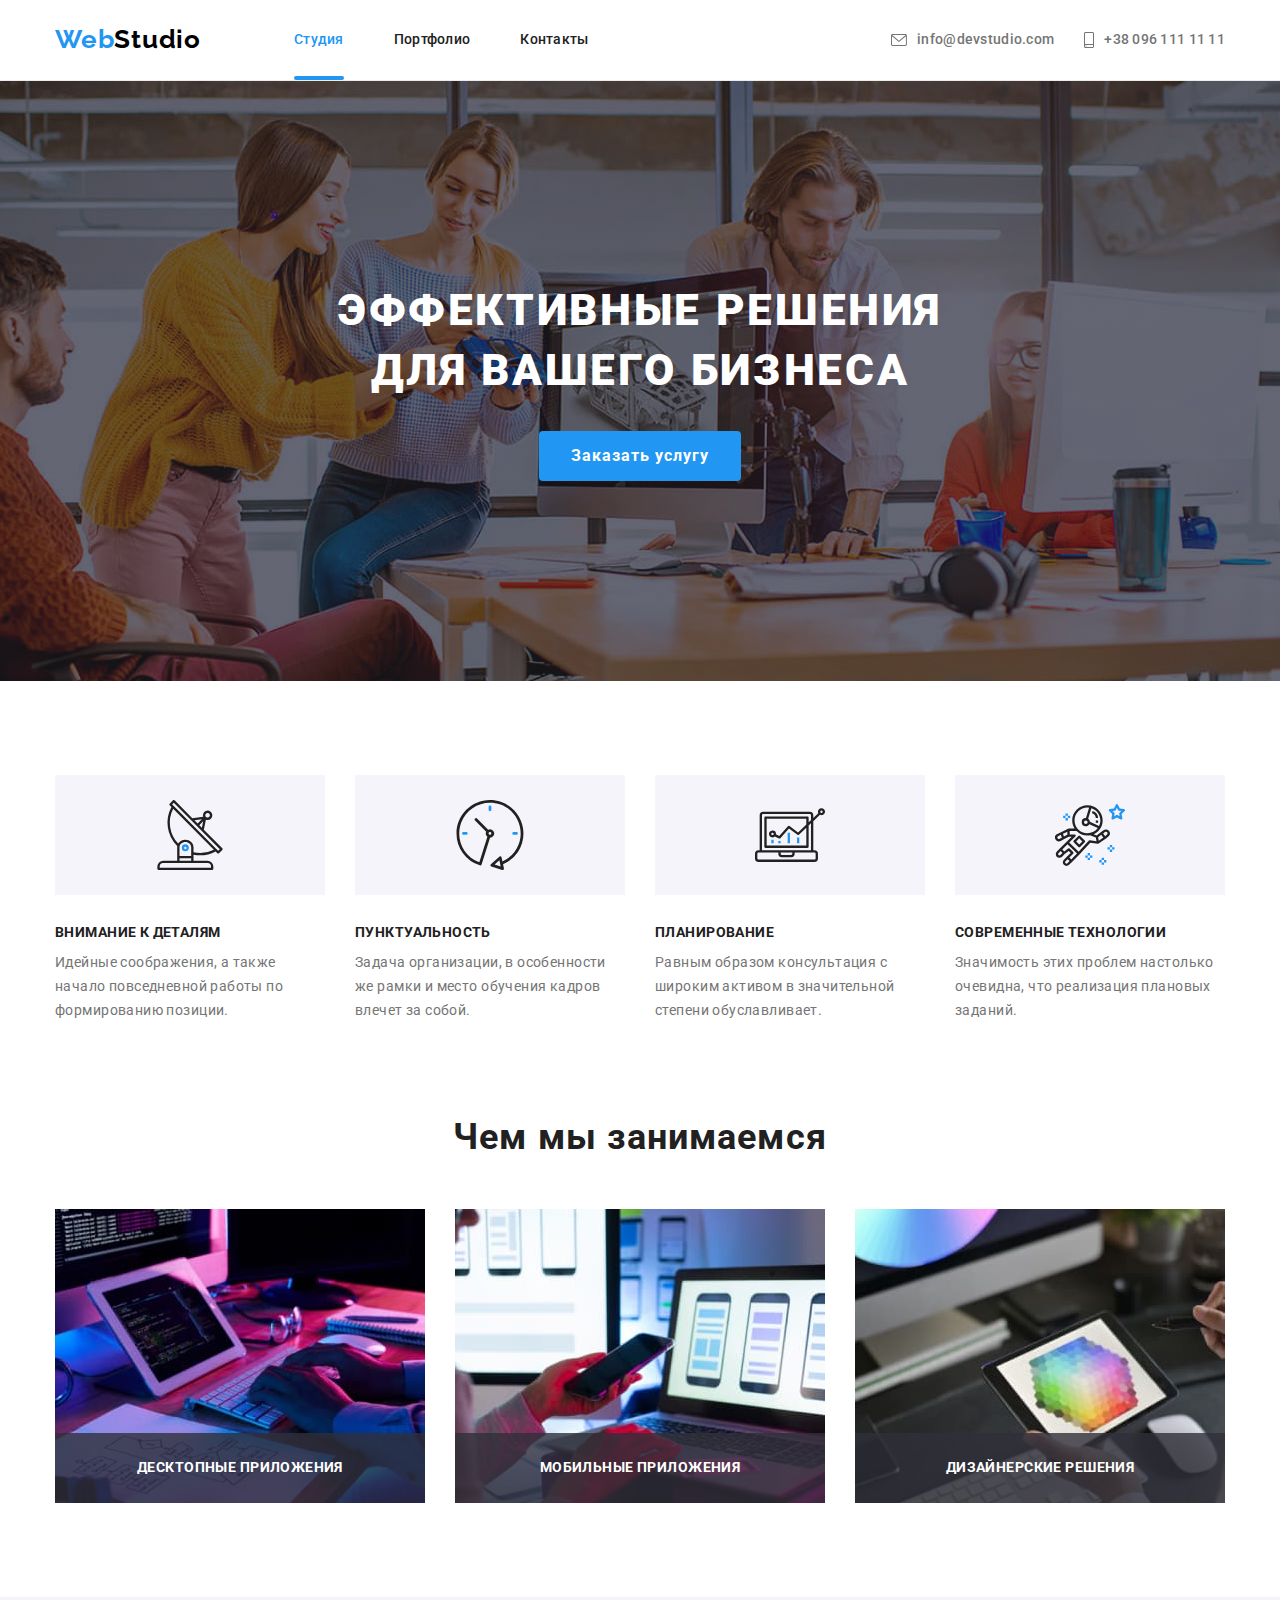
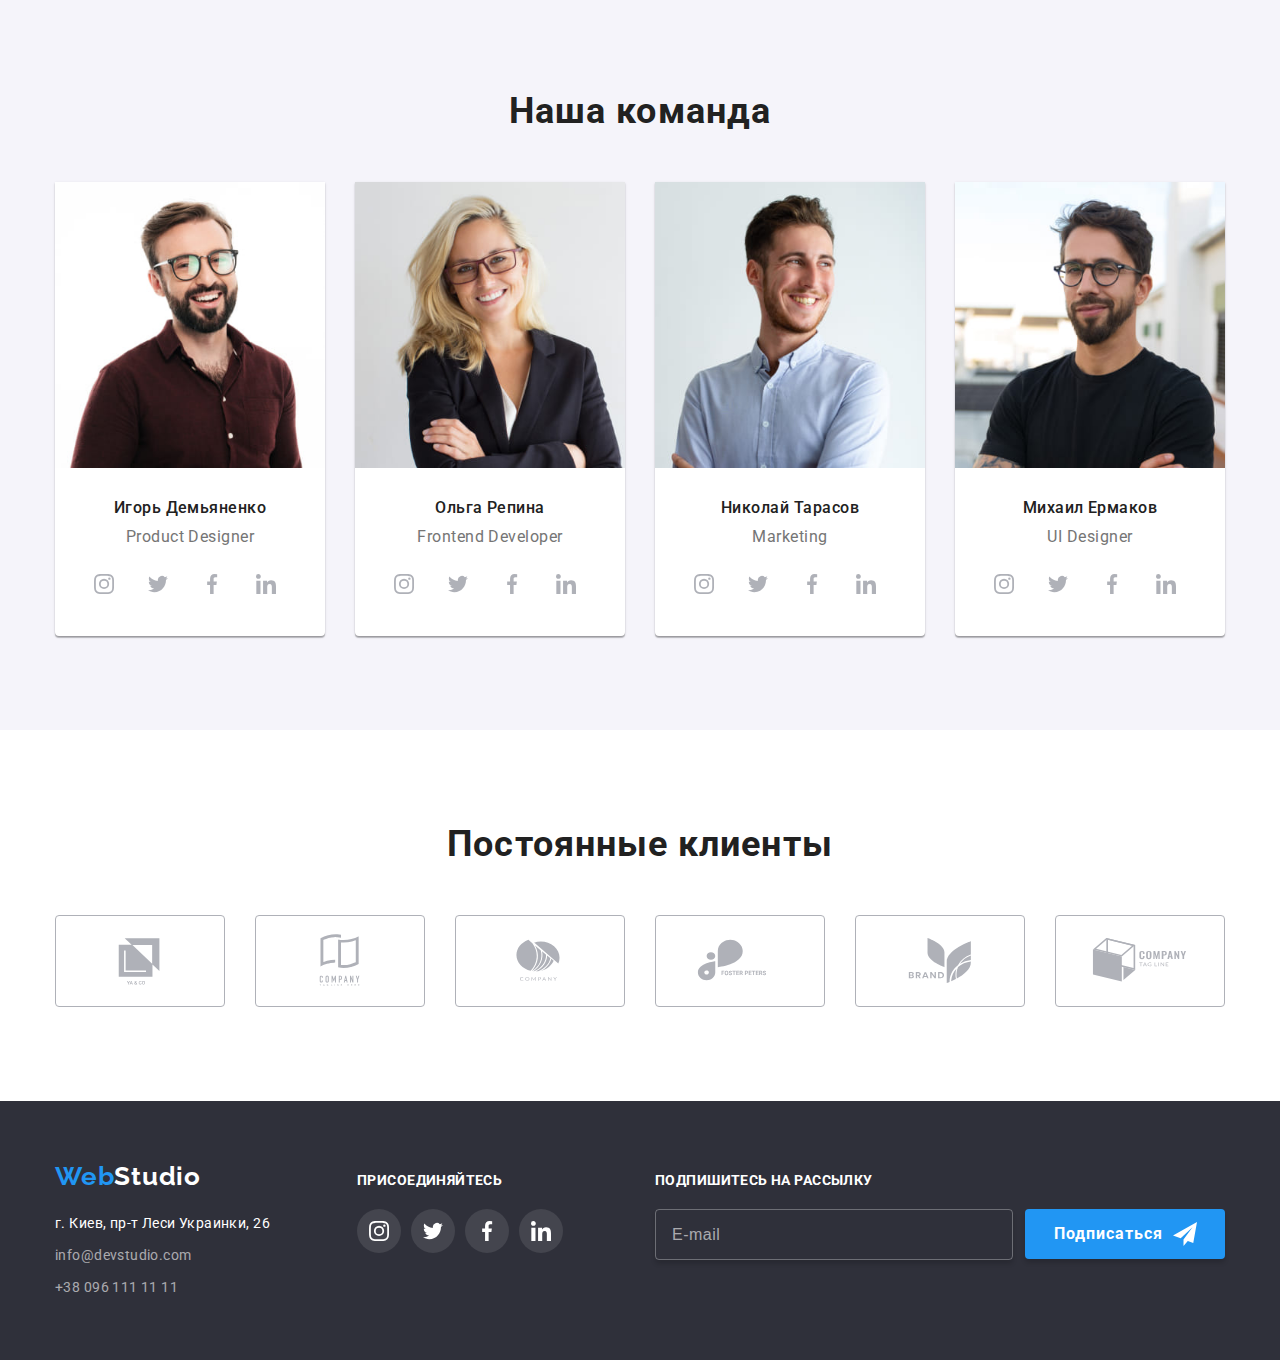
==== commit 677be248: "corrections after check" ====
--- a/index.html
+++ b/index.html
@@ -46,38 +46,40 @@
                 <a class="nav__link" href="#" title="Контакты">Контакты</a>
               </li>
             </ul>
-            <ul class="contact__list">
-              <li class="contact__item">
-                <a class="contact__link" href="tel:+380961111111">
-                  <div class="contact__box">
-                    <div class="contact__icon-box">
-                      <svg class="contact__icon-phone">
-                        <use href="./images/sprite.svg#smartphone"></use>
-                      </svg>
+            <div class="header__mobile-container">
+              <ul class="contact__list">
+                <li class="contact__item">
+                  <a class="contact__link" href="tel:+380961111111">
+                    <div class="contact__box">
+                      <div class="contact__icon-box">
+                        <svg class="contact__icon-phone">
+                          <use href="./images/sprite.svg#smartphone"></use>
+                        </svg>
+                      </div>
+                      <div>+38 096 111 11 11</div>
                     </div>
-                    <div>+38 096 111 11 11</div>
-                  </div>
-                </a>
-              </li>
-              <li class="contact__item">
-                <a class="contact__link" href="mailto:info@devstudio.com">
-                  <div class="contact__box">
-                    <div class="contact__icon-box">
-                      <svg class="contact__icon-email">
-                        <use href="./images/sprite.svg#envelope"></use>
-                      </svg>
+                  </a>
+                </li>
+                <li class="contact__item">
+                  <a class="contact__link" href="mailto:info@devstudio.com">
+                    <div class="contact__box">
+                      <div class="contact__icon-box">
+                        <svg class="contact__icon-email">
+                          <use href="./images/sprite.svg#envelope"></use>
+                        </svg>
+                      </div>
+                      <div>info@devstudio.com</div>
                     </div>
-                    <div>info@devstudio.com</div>
-                  </div>
-                </a>
-              </li>
-            </ul>
-            <ul class="social__list">
-              <li class="social__item"><a href="#" class="header__link-social">Instagram</a></li>
-              <li class="social__item"><a href="#" class="header__link-social">Twitter</a></li>
-              <li class="social__item"><a href="#" class="header__link-social">Facebook</a></li>
-              <li class="social__item"><a href="#" class="header__link-social">LinkedIn</a></li>
-            </ul>
+                  </a>
+                </li>
+              </ul>
+              <ul class="social__list">
+                <li class="social__item"><a href="#" class="header__link-social">Instagram</a></li>
+                <li class="social__item"><a href="#" class="header__link-social">Twitter</a></li>
+                <li class="social__item"><a href="#" class="header__link-social">Facebook</a></li>
+                <li class="social__item"><a href="#" class="header__link-social">LinkedIn</a></li>
+              </ul>
+            </div>
           </div>
         </div>
       </div>
@@ -178,7 +180,7 @@
         </div>
       </section>
       <!-- Чем мы занимаемся -->
-      <section class="section">
+      <section class="section works__section">
         <div class="container">
           <h2 class="works__title">Чем мы занимаемся</h2>
           <ul class="works__list">
--- a/css/main.min.css
+++ b/css/main.min.css
@@ -1 +1 @@
-/*! modern-normalize v1.1.0 | MIT License | https://github.com/sindresorhus/modern-normalize */*,::before,::after{-webkit-box-sizing:border-box;box-sizing:border-box}html{-moz-tab-size:4;-o-tab-size:4;tab-size:4}html{line-height:1.15;-webkit-text-size-adjust:100%}body{margin:0}body{font-family:system-ui,-apple-system,"Segoe UI",Roboto,Helvetica,Arial,sans-serif,"Apple Color Emoji","Segoe UI Emoji"}hr{height:0;color:inherit}abbr[title]{-webkit-text-decoration:underline dotted;text-decoration:underline dotted}b,strong{font-weight:bolder}code,kbd,samp,pre{font-family:ui-monospace,SFMono-Regular,Consolas,"Liberation Mono",Menlo,monospace;font-size:1em}small{font-size:80%}sub,sup{font-size:75%;line-height:0;position:relative;vertical-align:baseline}sub{bottom:-0.25em}sup{top:-0.5em}table{text-indent:0;border-color:inherit}button,input,optgroup,select,textarea{font-family:inherit;font-size:100%;line-height:1.15;margin:0}button,select{text-transform:none}button,[type=button],[type=reset],[type=submit]{-webkit-appearance:button}::-moz-focus-inner{border-style:none;padding:0}:-moz-focusring{outline:1px dotted ButtonText}:-moz-ui-invalid{box-shadow:none}legend{padding:0}progress{vertical-align:baseline}::-webkit-inner-spin-button,::-webkit-outer-spin-button{height:auto}[type=search]{-webkit-appearance:textfield;outline-offset:-2px}::-webkit-search-decoration{-webkit-appearance:none}::-webkit-file-upload-button{-webkit-appearance:button;font:inherit}summary{display:list-item}*:where(:not(iframe, canvas, img, svg, video):not(svg *, symbol *)){all:unset;display:revert}*,*::before,*::after{-webkit-box-sizing:border-box;box-sizing:border-box}a,button{cursor:revert}ol,ul,menu{list-style:none}img{max-width:100%}table{border-collapse:collapse}textarea{white-space:revert}meter{-webkit-appearance:revert;-moz-appearance:revert;appearance:revert}::-webkit-input-placeholder{color:unset}::-moz-placeholder{color:unset}:-ms-input-placeholder{color:unset}::-ms-input-placeholder{color:unset}::placeholder{color:unset}:where([hidden]){display:none}:where([contenteditable]){-moz-user-modify:read-write;-webkit-user-modify:read-write;overflow-wrap:break-word;-webkit-line-break:after-white-space}:where([draggable="true"]){-webkit-user-drag:element}input[type=checkbox],input[type=radio]{all:revert}input,textarea,select,label{all:revert}img{display:block;max-width:100%}:root{--bg-color-main: #ffffff;--accent-color: #2196f3;--main-font-color: #757575;--accent-font-color: #ffffff;--title-font-color: #212121;--minor-bg-color: #f5f4fa;--logo-half-color: #000000;--bg-color-active-btn: #188ce8;--footer-color: #2f303a;--noactive-icon-color: #afb1b8;--main-margin: 30px;--timing-duration: 250ms;--timing-function: cubic-bezier(0.4, 0, 0.2, 1)}.portfolio__card-overlay,.portfolio__card,.portfolio__btn,.footer__btn,.footer__link-social,.footer__link,.footer__address,.clients__icon,.clients__link,.team__icon-social,.team__link-social,.modal__btn-form,.modal__icon-checkbox,.modal__field textarea,.modal__input,.modal__icon,.modal__icon-close,.backdrop,.hero__btn,.contact__icon-phone,.contact__icon-email,.contact__link,.nav__link,.header-box__icon,.logo{-webkit-transition-duration:var(--timing-duration);transition-duration:var(--timing-duration);-webkit-transition-timing-function:var(--timing-function);transition-timing-function:var(--timing-function)}body{font-family:"Roboto",sans-serif;font-size:14px;background-color:var(--bg-color-main);color:var(--main-font-color)}body.modal-open{overflow:hidden}.container{margin-left:auto;margin-right:auto;padding-left:15px;padding-right:15px}@media screen and (min-width: 480px){.container{width:480px}}@media screen and (min-width: 768px){.container{width:768px}}@media screen and (min-width: 1200px){.container{width:1200px}}.title-invisible{position:absolute;width:1px;height:1px;margin:-1px;border:0;padding:0;white-space:nowrap;-webkit-clip-path:inset(100%);clip-path:inset(100%);clip:rect(0 0 0 0);overflow:hidden}.section{padding-top:60px;padding-bottom:60px}.section:nth-child(3){display:none}@media screen and (min-width: 1200px){.section{padding-top:94px;padding-bottom:94px}.section:nth-child(3){display:block;padding-top:0}}.logo{display:inline-block;padding-top:16px;padding-bottom:16px;font-family:"Raleway",sans-serif;font-weight:bold;font-size:24px;line-height:1.17;letter-spacing:.03em;color:var(--logo-half-color);-webkit-transition-property:color;transition-property:color}@media screen and (min-width: 768px){.logo{padding-top:26px;padding-bottom:26px}}@media screen and (min-width: 1200px){.logo{padding-top:24px;padding-bottom:25px;font-size:26px;line-height:1.19}}.logo:hover{color:var(--accent-color)}.logo:focus{color:var(--accent-color)}.logo--part{color:var(--accent-color)}.logo--footer-view{padding:0;margin-bottom:20px;color:var(--accent-font-color)}.header{position:relative;border-bottom:1px solid #ececec}.header-box{display:-webkit-box;display:-ms-flexbox;display:flex;-webkit-box-align:center;-ms-flex-align:center;align-items:center;-webkit-box-pack:justify;-ms-flex-pack:justify;justify-content:space-between;min-height:60px}@media screen and (min-width: 768px){.header-box{min-height:80px}}.header-box__button{display:-webkit-inline-box;display:-ms-inline-flexbox;display:inline-flex;width:40px;height:40px;margin-top:10px;border:none;background-color:rgba(0,0,0,0);z-index:4}@media screen and (min-width: 768px){.header-box__button{display:none}}.header-box__button .header-box__icon-cross{display:none}.header-box__button.is-open .header-box__icon-cross{display:block}.header-box__button.is-open .header-box__icon-menu{display:none}.header-box__icon{fill:var(--title-font-color);-webkit-transition-property:fill;transition-property:fill}.header-box__button:hover .header-box__icon{cursor:pointer;fill:var(--accent-color)}.header__container{background-color:var(--bg-color-main)}@media screen and (max-width: 767px){.header__container{display:none;padding-top:48px;padding-left:40px;position:absolute;top:0;left:0;width:100%;height:796px;z-index:3}.header__container.is-open{display:block}}@media screen and (min-width: 768px){.header__container{display:-webkit-box;display:-ms-flexbox;display:flex;-webkit-box-flex:1;-ms-flex-positive:1;flex-grow:1}}@media screen and (min-width: 768px){.nav__list{display:-webkit-box;display:-ms-flexbox;display:flex;margin-left:88px}}@media screen and (min-width: 1200px){.nav__list{display:-webkit-box;display:-ms-flexbox;display:flex;margin-left:93px}}@media screen and (max-width: 767px){.nav__item:not(:last-child){margin-bottom:32px}}@media screen and (min-width: 768px){.nav__item:not(:last-child){margin-right:50px}}@media screen and (min-width: 768px){.nav__item--select{position:relative}.nav__item--select::after{position:absolute;display:block;content:"";bottom:0;left:0;width:100%;height:4px;background:var(--accent-color);border-radius:2px}}@media screen and (min-width: 768px){.nav__link.nav__link--select{color:var(--accent-color);-webkit-transition-property:color;transition-property:color;-webkit-transition-duration:var(--timing-duration);transition-duration:var(--timing-duration);-webkit-transition-timing-function:var(--timing-function);transition-timing-function:var(--timing-function)}}.nav__link{color:var(--title-font-color);-webkit-transition-property:color;transition-property:color}@media screen and (max-width: 767px){.nav__link{display:inline-block;font-weight:500;font-size:40px;line-height:1.18;letter-spacing:.02em}}@media screen and (min-width: 768px){.nav__link{display:block;padding-top:32px;padding-bottom:32px;font-weight:500;font-size:14px;line-height:1.14;letter-spacing:.02em}}.nav__link:hover{color:var(--accent-color)}.nav__link:focus{color:var(--accent-color)}@media screen and (min-width: 768px)and (max-width: 1199px){.contact__list{display:-webkit-box;display:-ms-flexbox;display:flex;-webkit-box-orient:vertical;-webkit-box-direction:reverse;-ms-flex-direction:column-reverse;flex-direction:column-reverse;margin-left:82px;padding-top:21px;padding-bottom:21px}}@media screen and (min-width: 1200px){.contact__list{display:-webkit-box;display:-ms-flexbox;display:flex;-webkit-box-flex:1;-ms-flex-positive:1;flex-grow:1;-webkit-box-pack:start;-ms-flex-pack:start;justify-content:flex-start;-webkit-box-orient:horizontal;-webkit-box-direction:reverse;-ms-flex-direction:row-reverse;flex-direction:row-reverse}}@media screen and (max-width: 767px){.contact__item:not(:last-child){margin-top:302px;margin-bottom:32px}}@media screen and (min-width: 768px)and (max-width: 1199px){.contact__item:not(:first-child){margin-bottom:10px}}@media screen and (min-width: 1200px){.contact__item:not(:first-child){margin-right:30px}}@media screen and (min-width: 768px){.contact__box{display:-webkit-box;display:-ms-flexbox;display:flex;-webkit-box-align:center;-ms-flex-align:center;align-items:center}}@media screen and (max-width: 767px){.contact__icon-box{display:none}}.contact__link{color:inherit;-webkit-transition-property:color;transition-property:color}@media screen and (max-width: 767px){.contact__link{display:inline-block}.contact__link[href*=tel]{font-weight:500;font-size:34px;line-height:1.18;letter-spacing:.02em;color:var(--accent-color)}.contact__link[href*=mailto]{font-weight:500;font-size:24px;line-height:1.17;letter-spacing:.02em;color:inherit}}@media screen and (min-width: 768px){.contact__link{display:block;font-family:"Roboto";font-weight:500;font-size:12px;line-height:1.17;letter-spacing:.02em}.contact__link:hover{color:var(--accent-color)}.contact__link:focus{color:var(--accent-color)}}@media screen and (min-width: 1200px){.contact__link{display:block;padding-top:32px;padding-bottom:32px;font-weight:500;font-size:14px;line-height:1.14;letter-spacing:.02em}.contact__link:hover{color:var(--accent-color)}.contact__link:focus{color:var(--accent-color)}}.contact__icon-email{display:block;margin-right:10px;width:16px;height:12px;fill:var(--main-font-color);-webkit-transition-property:fill;transition-property:fill}.contact__icon-phone{display:block;margin-right:10px;width:10px;height:16px;fill:var(--main-font-color);-webkit-transition-property:fill;transition-property:fill}.contact__link:hover .contact__icon-email{fill:var(--accent-color)}.contact__link:hover .contact__icon-phone{fill:var(--accent-color)}.contact__link:focus .contact__icon-email{fill:var(--accent-color)}.contact__link:focus .contact__icon-phone{fill:var(--accent-color)}.social__list{margin-top:64px}.social__item{display:inline-block}.social__item:not(:first-child){padding-left:10px}.social__item:not(:last-child){padding-right:10px;border-right:1px solid rgba(33,33,33,.2)}@media screen and (max-width: 404px){.social__item:last-child{padding-left:0}}@media screen and (min-width: 768px){.social__item{display:none}}.header__link-social{font-weight:500;font-size:18px;line-height:1.22;letter-spacing:.02em;color:var(--accent-color)}.hero{padding-top:118px;padding-bottom:118px;height:400px;max-width:480px;margin-left:auto;margin-right:auto;background-color:#c4c4c4;background-image:-webkit-gradient(linear, left top, right top, from(rgba(47, 48, 58, 0.4)), to(rgba(47, 48, 58, 0.4))),-webkit-image-set(url("../../../images/hero-480.jpg") 1x, url("../../../images/hero-960.jpg") 2x),image-set(url("../../../images/hero-480.jpg") 1x, url("../../../images/hero-960.jpg") 2x);background-image:linear-gradient(to right, rgba(47, 48, 58, 0.4), rgba(47, 48, 58, 0.4)),-webkit-image-set(url("../../../images/hero-480.jpg") 1x, url("../../../images/hero-960.jpg") 2x),-webkit-image-set(url("../../../images/hero-480.jpg") 1x, url("../../../images/hero-960.jpg") 2x);background-image:linear-gradient(to right, rgba(47, 48, 58, 0.4), rgba(47, 48, 58, 0.4)),-webkit-image-set(url("../../../images/hero-480.jpg") 1x, url("../../../images/hero-960.jpg") 2x),image-set(url("../../../images/hero-480.jpg") 1x, url("../../../images/hero-960.jpg") 2x);background-repeat:no-repeat;background-position:center;background-size:cover}@media screen and (min-width: 768px){.hero{max-width:768px;background-image:-webkit-gradient(linear, left top, right top, from(rgba(47, 48, 58, 0.4)), to(rgba(47, 48, 58, 0.4))),-webkit-image-set(url("../../../images/hero-768.jpg") 1x, url("../../../images/hero-1536.jpg") 2x),image-set(url("../../../images/hero-768.jpg") 1x, url("../../../images/hero-1536.jpg") 2x);background-image:linear-gradient(to right, rgba(47, 48, 58, 0.4), rgba(47, 48, 58, 0.4)),-webkit-image-set(url("../../../images/hero-768.jpg") 1x, url("../../../images/hero-1536.jpg") 2x),-webkit-image-set(url("../../../images/hero-768.jpg") 1x, url("../../../images/hero-1536.jpg") 2x);background-image:linear-gradient(to right, rgba(47, 48, 58, 0.4), rgba(47, 48, 58, 0.4)),-webkit-image-set(url("../../../images/hero-768.jpg") 1x, url("../../../images/hero-1536.jpg") 2x),image-set(url("../../../images/hero-768.jpg") 1x, url("../../../images/hero-1536.jpg") 2x)}}@media screen and (min-width: 1200px){.hero{padding-top:200px;padding-bottom:200px;height:600px;max-width:1600px;background-image:-webkit-gradient(linear, left top, right top, from(rgba(47, 48, 58, 0.4)), to(rgba(47, 48, 58, 0.4))),-webkit-image-set(url("../../../images/hero-1600.jpg") 1x, url("../../../images/hero-3200.jpg") 2x),image-set(url("../../../images/hero-1600.jpg") 1x, url("../../../images/hero-3200.jpg") 2x);background-image:linear-gradient(to right, rgba(47, 48, 58, 0.4), rgba(47, 48, 58, 0.4)),-webkit-image-set(url("../../../images/hero-1600.jpg") 1x, url("../../../images/hero-3200.jpg") 2x),-webkit-image-set(url("../../../images/hero-1600.jpg") 1x, url("../../../images/hero-3200.jpg") 2x);background-image:linear-gradient(to right, rgba(47, 48, 58, 0.4), rgba(47, 48, 58, 0.4)),-webkit-image-set(url("../../../images/hero-1600.jpg") 1x, url("../../../images/hero-3200.jpg") 2x),image-set(url("../../../images/hero-1600.jpg") 1x, url("../../../images/hero-3200.jpg") 2x)}}.hero__title{display:block;margin-left:auto;margin-right:auto;margin-bottom:var(--main-margin);width:360px;font-weight:900;font-size:26px;line-height:1.62;text-align:center;letter-spacing:.06em;text-transform:uppercase;color:var(--accent-font-color)}@media screen and (min-width: 1200px){.hero__title{width:696px;font-size:44px;line-height:1.36}}.hero__btn{display:block;margin-left:auto;margin-right:auto;padding:10px 32px;min-width:200px;border-radius:4px;border:none;font-family:inherit;font-weight:bold;font-size:16px;line-height:1.87;-webkit-box-align:center;-ms-flex-align:center;align-items:center;text-align:center;letter-spacing:.06em;background-color:var(--accent-color);color:var(--accent-font-color);-webkit-transition-property:background-color,-webkit-box-shadow;transition-property:background-color,-webkit-box-shadow;transition-property:background-color,box-shadow;transition-property:background-color,box-shadow,-webkit-box-shadow}.hero__btn:hover{background-color:var(--bg-color-active-btn);cursor:pointer;-webkit-box-shadow:0px 4px 4px rgba(0,0,0,.15);box-shadow:0px 4px 4px rgba(0,0,0,.15)}.hero__btn:focus{background-color:var(--bg-color-active-btn);cursor:pointer;-webkit-box-shadow:0px 4px 4px rgba(0,0,0,.15);box-shadow:0px 4px 4px rgba(0,0,0,.15)}.backdrop{position:fixed;top:0;left:0;width:100%;height:100%;z-index:2;opacity:1;overflow-y:scroll;background:rgba(0,0,0,.2);-webkit-transition-property:opacity;transition-property:opacity}.backdrop.is-hidden{opacity:0;pointer-events:none}@media screen and (max-width: 449px){.modal{position:relative;margin-top:108px;background-color:var(--bg-color-main);padding-bottom:40px}}@media screen and (min-width: 450px){.modal{position:absolute;top:50%;left:50%;-webkit-transform:translate(-50%, -50%) perspective(600px) rotateX(0deg);transform:translate(-50%, -50%) perspective(600px) rotateX(0deg);opacity:1;width:100%;max-width:450px;height:596px;z-index:3;background:var(--bg-color-main);border-radius:4px;-webkit-box-shadow:0px 1px 3px rgba(0,0,0,.12),0px 1px 1px rgba(0,0,0,.14),0px 2px 1px rgba(0,0,0,.2);box-shadow:0px 1px 3px rgba(0,0,0,.12),0px 1px 1px rgba(0,0,0,.14),0px 2px 1px rgba(0,0,0,.2)}}@media screen and (min-width: 1200px){.modal{width:100%;max-width:528px;height:581px}}.modal__title{padding-top:40px;margin-left:40px;max-width:370px;font-weight:700;font-size:20px;line-height:1.15;text-align:center;letter-spacing:.03em;color:var(--title-font-color)}@media screen and (max-width: 479px){.modal__title{margin-right:auto;margin-left:auto}}@media screen and (min-width: 1200px){.modal__title{max-width:448px}}.backdrop.is-hidden .modal{-webkit-transform:translate(-50%, -50%) perspective(600px) rotateX(-45deg);transform:translate(-50%, -50%) perspective(600px) rotateX(-45deg);opacity:0}.modal__btn-close{position:absolute;display:block;top:8px;right:8px;width:30px;height:30px}.modal__icon-close{position:absolute;display:block;top:0;right:0;width:30px;height:30px;fill:var(--title-font-color);-webkit-transition-property:fill;transition-property:fill}.modal__icon-close:hover{cursor:pointer;fill:var(--accent-color)}.modal__icon-close:focus{cursor:pointer;fill:var(--accent-color)}.modal__form{margin-left:auto;margin-right:auto;margin-top:12px;padding-left:40px;padding-right:40px}@media screen and (min-width: 480px){.modal__form{width:370px;padding-left:0;padding-right:0}}@media screen and (min-width: 1200px){.modal__form{width:448px}}.modal__field{display:-webkit-box;display:-ms-flexbox;display:flex;-webkit-box-orient:vertical;-webkit-box-direction:normal;-ms-flex-direction:column;flex-direction:column;position:relative;font-weight:400;font-size:12px;line-height:1.17;letter-spacing:.01em}.modal__icon{position:absolute;top:44%;left:12px;display:inline-block;width:18px;height:18px;fill:var(--title-font-color);-webkit-transition-property:fill;transition-property:fill}.modal__input{height:36px;margin-top:4px;margin-bottom:10px;padding-left:40px;border:1px solid rgba(33,33,33,.2);border-radius:4px;-webkit-transition-property:border-color;transition-property:border-color}@media screen and (min-width: 1200px){.modal__input{padding-left:42px}}.modal__field:focus-within>.modal__input{outline:none;border:1px solid var(--accent-color);border-radius:4px}.modal__field:focus-within>.modal__icon{fill:var(--accent-color)}.modal__field textarea{height:120px;padding-left:16px;padding-right:16px;padding-top:12px;padding-bottom:12px;margin-top:4px;resize:none;border:1px solid rgba(33,33,33,.2);-webkit-box-sizing:border-box;box-sizing:border-box;border-radius:4px;-webkit-transition-property:border-color;transition-property:border-color}.modal__field textarea:focus{outline:none;border:1px solid var(--accent-color);border-radius:4px}.modal__field textarea::-webkit-input-placeholder{font-family:"Roboto";font-weight:400;font-size:14px;line-height:1.14;letter-spacing:.01em;color:rgba(117,117,117,.5)}.modal__field textarea::-moz-placeholder{font-family:"Roboto";font-weight:400;font-size:14px;line-height:1.14;letter-spacing:.01em;color:rgba(117,117,117,.5)}.modal__field textarea:-ms-input-placeholder{font-family:"Roboto";font-weight:400;font-size:14px;line-height:1.14;letter-spacing:.01em;color:rgba(117,117,117,.5)}.modal__field textarea::-ms-input-placeholder{font-family:"Roboto";font-weight:400;font-size:14px;line-height:1.14;letter-spacing:.01em;color:rgba(117,117,117,.5)}.modal__field textarea::placeholder{font-family:"Roboto";font-weight:400;font-size:14px;line-height:1.14;letter-spacing:.01em;color:rgba(117,117,117,.5)}.modal__field-checkbox{display:-webkit-box;display:-ms-flexbox;display:flex;margin-top:20px;-webkit-box-align:center;-ms-flex-align:center;align-items:center;text-align:center;font-size:12px;line-height:1.17;letter-spacing:.03em}@media screen and (max-width: 479px){.modal__field-checkbox{margin-left:auto;margin-right:auto}}@media screen and (min-width: 1200px){.modal__field-checkbox{margin-left:13px;font-size:14px;line-height:1.71}}.modal__field-checkbox input{appearance:none;-webkit-appearance:none;-moz-appearance:none;position:absolute}.modal__icon-checkbox{display:inline-block;width:15px;height:15px;margin-right:8px;border:2px solid var(--title-font-color);border-radius:2px;-webkit-transition-property:border-color,background-color;transition-property:border-color,background-color}@media screen and (min-width: 1200px){.modal__icon-checkbox{margin-right:7px}}.modal__field-checkbox input:checked+.modal__icon-checkbox{background-color:var(--accent-color);border-color:var(--accent-color);background-image:url(../images/check.svg);background-size:contain;background-origin:border-box}.modal__link-checkbox{-webkit-text-decoration-line:underline;text-decoration-line:underline;color:var(--accent-color)}.modal__btn-form{display:-webkit-box;display:-ms-flexbox;display:flex;width:200px;height:50px;margin-top:30px;margin-left:auto;margin-right:auto;font-weight:700;font-size:16px;line-height:1.88;-webkit-box-align:center;-ms-flex-align:center;align-items:center;-webkit-box-pack:center;-ms-flex-pack:center;justify-content:center;letter-spacing:.06em;color:var(--accent-font-color);background:var(--accent-color);-webkit-box-shadow:0px 4px 4px rgba(0,0,0,.15);box-shadow:0px 4px 4px rgba(0,0,0,.15);border-radius:4px;-webkit-transition-property:background-color;transition-property:background-color}.modal__btn-form:hover{background-color:var(--bg-color-active-btn);cursor:pointer}.modal__btn-form:focus{background-color:var(--bg-color-active-btn);cursor:pointer}@media screen and (min-width: 768px){.advantage__list{display:-webkit-box;display:-ms-flexbox;display:flex;-ms-flex-wrap:wrap;flex-wrap:wrap}}.advantage__item::before{display:block;margin-bottom:var(--main-margin);content:"";height:120px;background-color:var(--minor-bg-color);background-repeat:no-repeat;background-position:center}@media screen and (max-width: 767px){.advantage__item:not(:last-child){margin-bottom:var(--main-margin)}}@media screen and (min-width: 768px)and (max-width: 1199px){.advantage__item{display:block;-ms-flex-preferred-size:calc((100% - 1*var(--main-margin))/2);flex-basis:calc((100% - 1*var(--main-margin))/2)}.advantage__item:not(:nth-child(2n)){margin-right:var(--main-margin)}.advantage__item:not(:nth-last-child(-n+2)){margin-bottom:var(--main-margin)}}@media screen and (min-width: 1200px){.advantage__item{display:block;-ms-flex-preferred-size:calc((100% - 3*var(--main-margin))/4);flex-basis:calc((100% - 3*var(--main-margin))/4)}.advantage__item:not(:nth-child(4)){margin-right:var(--main-margin)}}.advantage__icon-one::before{background-image:url(../images/bg-antenna.svg)}.advantage__icon-two::before{background-image:url(../images/bg-clock.svg)}.advantage__icon-three::before{background-image:url(../images/bg-diagram.svg)}.advantage__icon-four::before{background-image:url(../images/bg-astronaut.svg)}.advantage__title{display:block;margin-bottom:10px;text-align:center;font-weight:bold;line-height:1.14;letter-spacing:.03em;text-transform:uppercase;color:var(--title-font-color)}@media screen and (min-width: 768px){.advantage__title{text-align:left}}.advantage__text{line-height:1.71;letter-spacing:.03em}.works__title{display:block;margin-bottom:50px;font-weight:bold;font-size:36px;line-height:1.16;text-align:center;letter-spacing:.03em;color:var(--title-font-color)}.works__list{display:-webkit-box;display:-ms-flexbox;display:flex;-webkit-box-pack:justify;-ms-flex-pack:justify;justify-content:space-between}.works__item{position:relative;max-width:370px;height:auto}.works__overlay{position:absolute;bottom:0;left:0;width:370px;height:70px;padding-top:27px;background:rgba(47,48,58,.8);font-style:normal;font-weight:700;font-size:14px;line-height:1.14;text-align:center;letter-spacing:.03em;text-transform:uppercase;color:var(--accent-font-color)}.team{background-color:var(--minor-bg-color)}.team__title{display:block;margin-bottom:50px;font-size:28px;font-weight:bold;line-height:1.18;text-align:center;letter-spacing:.03em;color:var(--title-font-color)}@media screen and (min-width: 1200px){.team__title{font-size:36px;line-height:1.16}}@media screen and (min-width: 768px){.team__list{display:-webkit-box;display:-ms-flexbox;display:flex;-ms-flex-wrap:wrap;flex-wrap:wrap}}.team__card{display:block;background-color:var(--bg-color-main);-webkit-box-shadow:0px 1px 3px rgba(0,0,0,.12),0px 1px 1px rgba(0,0,0,.14),0px 2px 1px rgba(0,0,0,.2);box-shadow:0px 1px 3px rgba(0,0,0,.12),0px 1px 1px rgba(0,0,0,.14),0px 2px 1px rgba(0,0,0,.2);border-radius:0px 0px 4px 4px}@media screen and (max-width: 767px){.team__card:not(:last-child){margin-bottom:var(--main-margin)}}@media screen and (min-width: 768px)and (max-width: 1199px){.team__card{display:block;width:calc((100% - 1*var(--main-margin))/2)}.team__card:not(:nth-child(2n)){margin-right:var(--main-margin)}.team__card:not(:nth-last-child(-n+2)){margin-bottom:var(--main-margin)}}@media screen and (min-width: 1200px){.team__card{display:block;width:calc((100% - 3*var(--main-margin))/4)}.team__card:not(:last-child){margin-right:var(--main-margin)}}.team__card-low{padding-top:30px;padding-bottom:30px}.team__nickname{min-width:250px;margin-left:auto;margin-right:auto;margin-bottom:10px;font-size:16px;line-height:1.19;text-align:center;letter-spacing:.03em;font-weight:500;color:var(--title-font-color)}.team__position{min-width:250px;margin-left:auto;margin-right:auto;font-size:16px;line-height:1.19;text-align:center;letter-spacing:.03em}.team__list-social{display:-webkit-box;display:-ms-flexbox;display:flex;-webkit-box-pack:center;-ms-flex-pack:center;justify-content:center;padding-left:32px;padding-right:32px;margin-top:16px}.team__link-social{display:block;margin-right:10px;padding:12px;background-color:var(--bg-color-main);text-decoration:none;border-radius:50%;-webkit-transition-property:background-color;transition-property:background-color}.team__link-social:hover{background-color:var(--accent-color)}.team__link-social:hover .team__icon-social{fill:var(--accent-font-color)}.team__link-social:focus{background-color:var(--accent-color)}.team__link-social:focus .team__icon-social{fill:var(--accent-font-color)}.team__icon-social{display:block;width:20px;height:20px;fill:var(--noactive-icon-color);-webkit-transition-property:fill;transition-property:fill}.clients__title{display:block;margin-bottom:50px;font-size:28px;font-weight:bold;line-height:1.18;text-align:center;letter-spacing:.03em;color:var(--title-font-color)}@media screen and (min-width: 1200px){.clients__title{font-size:36px;line-height:1.16}}.clients__list{display:-webkit-box;display:-ms-flexbox;display:flex;-ms-flex-wrap:wrap;flex-wrap:wrap;-webkit-box-pack:center;-ms-flex-pack:center;justify-content:center}@media screen and (max-width: 479px){.clients__item{display:block;max-width:calc((100% - 1*var(--main-margin))/2)}.clients__item:not(:nth-child(2n)){margin-right:var(--main-margin)}.clients__item:not(:nth-last-child(-n+2)){margin-bottom:var(--main-margin)}}@media screen and (min-width: 480px)and (max-width: 767px){.clients__item{display:block;width:calc((100% - 1*var(--main-margin))/2)}.clients__item:not(:nth-child(2n)){margin-right:var(--main-margin)}.clients__item:not(:nth-last-child(-n+2)){margin-bottom:var(--main-margin)}}@media screen and (min-width: 768px)and (max-width: 1199px){.clients__item{display:block;width:calc((100% - 2*var(--main-margin))/3)}.clients__item:not(:nth-child(3n)){margin-right:var(--main-margin)}.clients__item:not(:nth-last-child(-n+3)){margin-bottom:var(--main-margin)}}@media screen and (min-width: 1200px){.clients__item{display:block;width:calc((100% - 5*var(--main-margin))/6)}.clients__item:not(:last-child){margin-right:var(--main-margin)}}.clients__link{display:-webkit-box;display:-ms-flexbox;display:flex;-webkit-box-pack:center;-ms-flex-pack:center;justify-content:center;-webkit-box-align:center;-ms-flex-align:center;align-items:center;border:1px solid var(--noactive-icon-color);border-radius:4px;-webkit-transition-property:border-color;transition-property:border-color}@media screen and (max-width: 479px){.clients__link{width:140px;height:92px}}@media screen and (min-width: 480px)and (max-width: 767px){.clients__link{width:210px;height:92px}}@media screen and (min-width: 768px)and (max-width: 1199px){.clients__link{width:226px;height:92px}}@media screen and (min-width: 1200px){.clients__link{width:170px;height:92px}}.clients__link:hover{border-color:var(--accent-color)}.clients__link:hover .clients__icon{fill:var(--accent-color)}.clients__link:focus{border-color:var(--accent-color)}.clients__link:focus .clients__icon{fill:var(--accent-color)}.clients__icon{width:106px;height:60px;fill:var(--noactive-icon-color);-webkit-transition-property:fill;transition-property:fill}.section-footer{padding-top:60px;padding-bottom:60px;background-color:var(--footer-color)}@media screen and (min-width: 768px){.footer{display:-webkit-box;display:-ms-flexbox;display:flex;-ms-flex-wrap:wrap;flex-wrap:wrap}}.footer__title{font-style:normal;font-weight:700;line-height:1.14;letter-spacing:.03em;text-transform:uppercase;color:var(--accent-font-color)}.footer__contact{-ms-flex-preferred-size:232px;flex-basis:232px}@media screen and (max-width: 767px){.footer__contact{margin-left:auto;margin-right:auto;text-align:center}}@media screen and (min-width: 768px)and (max-width: 1199px){.footer__contact{margin-left:76px;text-align:center}}.footer__list-links li:not(:last-child){margin-bottom:8px}.footer__address{display:inline-block;margin-bottom:8px;font-size:14px;font-weight:400;line-height:1.71;letter-spacing:.03em;color:var(--accent-font-color);-webkit-transition-property:color;transition-property:color}@media screen and (max-width: 767px){.footer__address{text-align:center}}.footer__address:hover{color:var(--accent-color)}.footer__address:focus{color:var(--accent-color)}.footer__link{display:inline-block;font-style:normal;line-height:1.71;letter-spacing:.03em;color:rgba(255,255,255,.6);-webkit-transition-property:color;transition-property:color}@media screen and (max-width: 767px){.footer__link{text-align:center}}.footer__link:hover{color:var(--accent-color)}.footer__link:focus{color:var(--accent-color)}.footer__follow{-ms-flex-preferred-size:206px;flex-basis:206px}@media screen and (max-width: 767px){.footer__follow{margin-left:auto;margin-right:auto;margin-top:60px;text-align:center}}@media screen and (min-width: 768px)and (max-width: 1199px){.footer__follow{margin-left:165px;text-align:center}}@media screen and (min-width: 1200px){.footer__follow{padding-top:12px;margin-left:70px}}.footer__list-social{display:-webkit-box;display:-ms-flexbox;display:flex;-webkit-box-pack:center;-ms-flex-pack:center;justify-content:center;margin-top:20px}.footer__list-social li:not(:last-child){margin-right:10px}.footer__link-social{display:block;padding:12px;text-align:center;text-decoration:none;background-color:#44454e;border-radius:50%;-webkit-transition-property:background-color;transition-property:background-color}.footer__link-social:hover{background-color:var(--accent-color)}.footer__link-social:hover .footer__icon{fill:var(--accent-font-color)}.footer__link-social:focus{background-color:var(--accent-color)}.footer__link-social:focus .footer__icon{fill:var(--accent-font-color)}.footer__icon{display:block;width:20px;height:20px;fill:var(--accent-font-color)}@media screen and (max-width: 1199px){.footer__subscribe{-ms-flex-preferred-size:450px;flex-basis:450px;margin-left:auto;margin-right:auto;margin-top:60px;text-align:center}}@media screen and (min-width: 1200px){.footer__subscribe{-ms-flex-preferred-size:550px;flex-basis:550px;padding-top:12px;margin-left:92px}}.footer__form{display:-webkit-box;display:-ms-flexbox;display:flex;-ms-flex-wrap:wrap;flex-wrap:wrap}@media screen and (min-width: 1200px){.footer__form{-ms-flex-wrap:nowrap;flex-wrap:nowrap}}.footer__form input{width:450px;height:47px;padding-left:16px;margin-top:20px;display:-webkit-box;display:-ms-flexbox;display:flex;-webkit-box-align:center;-ms-flex-align:center;align-items:center;font-size:16px;line-height:1.25;letter-spacing:.03em;color:var(--accent-font-color);background-color:inherit;border:1px solid rgba(255,255,255,.3);border-radius:4px;-webkit-box-shadow:0px 4px 4px 0px rgba(0,0,0,.1490196078);box-shadow:0px 4px 4px 0px rgba(0,0,0,.1490196078)}@media screen and (min-width: 1200px){.footer__form input{width:338px;margin-right:12px}}.footer__form input::-webkit-input-placeholder{font-size:16px;line-height:1.25;letter-spacing:.03em;color:rgba(255,255,255,.6)}.footer__form input::-moz-placeholder{font-size:16px;line-height:1.25;letter-spacing:.03em;color:rgba(255,255,255,.6)}.footer__form input:-ms-input-placeholder{font-size:16px;line-height:1.25;letter-spacing:.03em;color:rgba(255,255,255,.6)}.footer__form input::-ms-input-placeholder{font-size:16px;line-height:1.25;letter-spacing:.03em;color:rgba(255,255,255,.6)}.footer__form input::placeholder{font-size:16px;line-height:1.25;letter-spacing:.03em;color:rgba(255,255,255,.6)}.footer__btn{display:-webkit-box;display:-ms-flexbox;display:flex;width:200px;height:50px;margin-top:20px;padding-left:29px;font-weight:700;font-size:16px;line-height:1.88;-webkit-box-align:center;-ms-flex-align:center;align-items:center;text-align:center;letter-spacing:.06em;color:var(--accent-font-color);background:var(--accent-color);-webkit-box-shadow:0px 4px 4px rgba(0,0,0,.15);box-shadow:0px 4px 4px rgba(0,0,0,.15);border-radius:4px;background-image:url(../images/send.svg);background-repeat:no-repeat;background-position:top 13px left 148px;-webkit-transition-property:background-color;transition-property:background-color}@media screen and (max-width: 1199px){.footer__btn{margin-left:auto;margin-right:auto}}.footer__btn:hover{background-color:var(--bg-color-active-btn)}.portfolio__list-btn{display:-webkit-box;display:-ms-flexbox;display:flex;-ms-flex-wrap:wrap;flex-wrap:wrap;margin-bottom:50px}@media screen and (max-width: 767px){.portfolio__list-btn li:not(:nth-last-child(-n+2)){margin-bottom:15px}}@media screen and (min-width: 768px){.portfolio__list-btn{-webkit-box-pack:center;-ms-flex-pack:center;justify-content:center}}.portfolio__btn{border-radius:4px;border:none;padding:6px 22px;margin-right:8px;font-family:inherit;font-weight:500;font-size:16px;line-height:1.62;text-align:center;letter-spacing:.03em;background-color:var(--minor-bg-color);color:var(--title-font-color);-webkit-box-shadow:0;box-shadow:0;-webkit-transition-property:background-color,color,-webkit-box-shadow;transition-property:background-color,color,-webkit-box-shadow;transition-property:background-color,color,box-shadow;transition-property:background-color,color,box-shadow,-webkit-box-shadow}.portfolio__btn:hover{background-color:var(--accent-color);color:var(--accent-font-color);cursor:pointer;-webkit-box-shadow:0px 3px 1px rgba(0,0,0,.1),0px 1px 2px rgba(0,0,0,.08),0px 2px 2px rgba(0,0,0,.12);box-shadow:0px 3px 1px rgba(0,0,0,.1),0px 1px 2px rgba(0,0,0,.08),0px 2px 2px rgba(0,0,0,.12)}.portfolio__btn:focus{background-color:var(--accent-color);color:var(--accent-font-color);cursor:pointer;-webkit-box-shadow:0px 3px 1px rgba(0,0,0,.1),0px 1px 2px rgba(0,0,0,.08),0px 2px 2px rgba(0,0,0,.12);box-shadow:0px 3px 1px rgba(0,0,0,.1),0px 1px 2px rgba(0,0,0,.08),0px 2px 2px rgba(0,0,0,.12)}.portfolio__list-project{display:-webkit-box;display:-ms-flexbox;display:flex;-ms-flex-wrap:wrap;flex-wrap:wrap}.portfolio__card{-webkit-transition-property:-webkit-box-shadow;transition-property:-webkit-box-shadow;transition-property:box-shadow;transition-property:box-shadow, -webkit-box-shadow}@media screen and (max-width: 767px){.portfolio__card{margin-left:auto;margin-right:auto;max-width:450px}.portfolio__card:not(:last-child){margin-bottom:var(--main-margin)}}@media screen and (min-width: 768px)and (max-width: 1199px){.portfolio__card{-ms-flex-preferred-size:calc((100% - 1*var(--main-margin))/2);flex-basis:calc((100% - 1*var(--main-margin))/2)}.portfolio__card:not(:nth-child(2n)){margin-right:var(--main-margin)}.portfolio__card:not(:last-child){margin-bottom:var(--main-margin)}}@media screen and (min-width: 1200px){.portfolio__card{-ms-flex-preferred-size:calc((100% - 2*var(--card-margin))/3);flex-basis:calc((100% - 2*var(--card-margin))/3);margin-right:var(--main-margin)}.portfolio__card:nth-child(3n){margin-right:0}.portfolio__card:not(:nth-last-child(-n+3)){margin-bottom:var(--main-margin)}}.portfolio__card a{display:block}.portfolio__card:hover{-webkit-box-shadow:0px 4px 4px 0px rgba(0,0,0,.25);box-shadow:0px 4px 4px 0px rgba(0,0,0,.25)}.portfolio__card:hover .portfolio__card-overlay{opacity:1;-webkit-transform:translateY(0);transform:translateY(0)}.portfolio__card:focus{-webkit-box-shadow:0px 4px 4px 0px rgba(0,0,0,.25);box-shadow:0px 4px 4px 0px rgba(0,0,0,.25)}.portfolio__card:focus .portfolio__card-overlay{opacity:1;-webkit-transform:translateY(0);transform:translateY(0)}.portfolio__card-overlay{position:absolute;top:0;left:0;width:100%;height:100%;padding-left:24px;padding-right:24px;padding-top:63px;padding-bottom:63px;font-style:normal;font-weight:400;font-size:18px;line-height:1.56;letter-spacing:.03em;background-color:rgba(33,150,243,.8980392157);color:var(--accent-font-color);opacity:1;-webkit-transform:translateY(100%);transform:translateY(100%);-webkit-transition-property:opacity,-webkit-transform;transition-property:opacity,-webkit-transform;transition-property:opacity,transform;transition-property:opacity,transform,-webkit-transform}.portfolio__card-wrap{position:relative;overflow:hidden}@media screen and (max-width: 767px){.portfolio__card-wrap{max-width:450px}}@media screen and (min-width: 768px)and (max-width: 1199px){.portfolio__card-wrap{width:calc((100% - 1*var(--card-margin))/2)}}@media screen and (min-width: 1200px){.portfolio__card-wrap{width:calc((100% - 2*var(--card-margin))/3)}}.portfolio__card-border{padding-left:24px;padding-right:24px;padding-top:20px;padding-bottom:20px;border-left:1px solid #eee;border-bottom:1px solid #eee;border-right:1px solid #eee}@media screen and (min-width: 768px)and (max-width: 1199px){.portfolio__card-border--double-string{height:147px}}.portfolio__title{display:block;margin-bottom:4px;font-weight:bold;font-size:18px;line-height:2;letter-spacing:.06em;color:var(--title-font-color)}.portfolio__subtitle{font-size:16px;line-height:1.88;letter-spacing:.03em;color:var(--main-font-color)}/*# sourceMappingURL=main.min.css.map */+/*! modern-normalize v1.1.0 | MIT License | https://github.com/sindresorhus/modern-normalize */*,::before,::after{-webkit-box-sizing:border-box;box-sizing:border-box}html{-moz-tab-size:4;-o-tab-size:4;tab-size:4}html{line-height:1.15;-webkit-text-size-adjust:100%}body{margin:0}body{font-family:system-ui,-apple-system,"Segoe UI",Roboto,Helvetica,Arial,sans-serif,"Apple Color Emoji","Segoe UI Emoji"}hr{height:0;color:inherit}abbr[title]{-webkit-text-decoration:underline dotted;text-decoration:underline dotted}b,strong{font-weight:bolder}code,kbd,samp,pre{font-family:ui-monospace,SFMono-Regular,Consolas,"Liberation Mono",Menlo,monospace;font-size:1em}small{font-size:80%}sub,sup{font-size:75%;line-height:0;position:relative;vertical-align:baseline}sub{bottom:-0.25em}sup{top:-0.5em}table{text-indent:0;border-color:inherit}button,input,optgroup,select,textarea{font-family:inherit;font-size:100%;line-height:1.15;margin:0}button,select{text-transform:none}button,[type=button],[type=reset],[type=submit]{-webkit-appearance:button}::-moz-focus-inner{border-style:none;padding:0}:-moz-focusring{outline:1px dotted ButtonText}:-moz-ui-invalid{box-shadow:none}legend{padding:0}progress{vertical-align:baseline}::-webkit-inner-spin-button,::-webkit-outer-spin-button{height:auto}[type=search]{-webkit-appearance:textfield;outline-offset:-2px}::-webkit-search-decoration{-webkit-appearance:none}::-webkit-file-upload-button{-webkit-appearance:button;font:inherit}summary{display:list-item}*:where(:not(iframe, canvas, img, svg, video):not(svg *, symbol *)){all:unset;display:revert}*,*::before,*::after{-webkit-box-sizing:border-box;box-sizing:border-box}a,button{cursor:revert}ol,ul,menu{list-style:none}img{max-width:100%}table{border-collapse:collapse}textarea{white-space:revert}meter{-webkit-appearance:revert;-moz-appearance:revert;appearance:revert}::-webkit-input-placeholder{color:unset}::-moz-placeholder{color:unset}:-ms-input-placeholder{color:unset}::-ms-input-placeholder{color:unset}::placeholder{color:unset}:where([hidden]){display:none}:where([contenteditable]){-moz-user-modify:read-write;-webkit-user-modify:read-write;overflow-wrap:break-word;-webkit-line-break:after-white-space}:where([draggable="true"]){-webkit-user-drag:element}input[type=checkbox],input[type=radio]{all:revert}input,textarea,select,label{all:revert}img{display:block;max-width:100%}:root{--bg-color-main: #ffffff;--accent-color: #2196f3;--main-font-color: #757575;--accent-font-color: #ffffff;--title-font-color: #212121;--minor-bg-color: #f5f4fa;--logo-half-color: #000000;--bg-color-active-btn: #188ce8;--footer-color: #2f303a;--noactive-icon-color: #afb1b8;--main-margin: 30px;--timing-duration: 250ms;--timing-function: cubic-bezier(0.4, 0, 0.2, 1)}.portfolio__card-overlay,.portfolio__card,.portfolio__btn,.footer__btn,.footer__link-social,.footer__link,.footer__address,.clients__icon,.clients__link,.team__icon-social,.team__link-social,.modal__btn-form,.modal__icon-checkbox,.modal__field textarea,.modal__input,.modal__icon,.modal__icon-close,.backdrop,.hero__btn,.contact__icon-phone,.contact__icon-email,.contact__link,.nav__link,.header-box__icon,.logo{-webkit-transition-duration:var(--timing-duration);transition-duration:var(--timing-duration);-webkit-transition-timing-function:var(--timing-function);transition-timing-function:var(--timing-function)}body{font-family:"Roboto",sans-serif;font-size:14px;background-color:var(--bg-color-main);color:var(--main-font-color)}body.modal-open{overflow:hidden}body.is-open{overflow:hidden}.container{margin-left:auto;margin-right:auto;padding-left:15px;padding-right:15px}@media screen and (min-width: 480px){.container{width:480px}}@media screen and (min-width: 768px){.container{width:768px}}@media screen and (min-width: 1200px){.container{width:1200px}}.title-invisible{position:absolute;width:1px;height:1px;margin:-1px;border:0;padding:0;white-space:nowrap;-webkit-clip-path:inset(100%);clip-path:inset(100%);clip:rect(0 0 0 0);overflow:hidden}.section{padding-top:60px;padding-bottom:60px}@media screen and (min-width: 1200px){.section{padding-top:94px;padding-bottom:94px}.section:nth-child(3){display:block;padding-top:0}}.logo{display:inline-block;padding-top:16px;padding-bottom:16px;font-family:"Raleway",sans-serif;font-weight:bold;font-size:24px;line-height:1.17;letter-spacing:.03em;color:var(--logo-half-color);-webkit-transition-property:color;transition-property:color}@media screen and (min-width: 768px){.logo{padding-top:26px;padding-bottom:26px}}@media screen and (min-width: 1200px){.logo{padding-top:24px;padding-bottom:25px;font-size:26px;line-height:1.19}}.logo:hover{color:var(--accent-color)}.logo:focus{color:var(--accent-color)}.logo--part{color:var(--accent-color)}.logo--footer-view{padding:0;margin-bottom:20px;color:var(--accent-font-color)}.header{border-bottom:1px solid #ececec}@media screen and (max-width: 767px){.header{position:relative}}.header-box{display:-webkit-box;display:-ms-flexbox;display:flex;-webkit-box-align:center;-ms-flex-align:center;align-items:center;-webkit-box-pack:justify;-ms-flex-pack:justify;justify-content:space-between;min-height:60px}@media screen and (min-width: 768px){.header-box{min-height:80px}}.header-box__button{display:-webkit-inline-box;display:-ms-inline-flexbox;display:inline-flex;width:40px;height:40px;border:none;background-color:rgba(0,0,0,0);z-index:4}@media screen and (min-width: 768px){.header-box__button{display:none}}.header-box__button .header-box__icon-cross{display:none}.header-box__button.is-open .header-box__icon-cross{display:block}.header-box__button.is-open .header-box__icon-menu{display:none}.header-box__icon{fill:var(--title-font-color);-webkit-transition-property:fill;transition-property:fill}.header-box__button:hover .header-box__icon{cursor:pointer;fill:var(--accent-color)}.header__container{background-color:var(--bg-color-main)}@media screen and (max-width: 767px){.header__container{display:none;position:fixed;top:0;left:0;width:100%;height:100%;padding-top:48px;padding-left:40px;margin-top:auto;margin-bottom:auto;overflow-y:scroll;z-index:3}.header__container.is-open{display:-webkit-box;display:-ms-flexbox;display:flex;-webkit-box-orient:vertical;-webkit-box-direction:normal;-ms-flex-direction:column;flex-direction:column;-webkit-box-pack:justify;-ms-flex-pack:justify;justify-content:space-between}}@media screen and (min-width: 768px){.header__container{display:-webkit-box;display:-ms-flexbox;display:flex;-webkit-box-flex:1;-ms-flex-positive:1;flex-grow:1;-webkit-box-pack:justify;-ms-flex-pack:justify;justify-content:space-between}}@media screen and (max-width: 767px){.header__mobile-container{display:-webkit-box;display:-ms-flexbox;display:flex;-webkit-box-orient:vertical;-webkit-box-direction:normal;-ms-flex-direction:column;flex-direction:column;-webkit-box-pack:end;-ms-flex-pack:end;justify-content:flex-end}}@media screen and (min-width: 768px){.nav__list{display:-webkit-box;display:-ms-flexbox;display:flex;margin-left:88px;margin-bottom:auto}}@media screen and (min-width: 1200px){.nav__list{display:-webkit-box;display:-ms-flexbox;display:flex;margin-left:93px}}@media screen and (max-width: 767px){.nav__item:not(:last-child){margin-bottom:32px}}@media screen and (min-width: 768px){.nav__item:not(:last-child){margin-right:50px}}@media screen and (min-width: 768px){.nav__item--select{position:relative}.nav__item--select::after{position:absolute;display:block;content:"";bottom:0;left:0;width:100%;height:4px;background:var(--accent-color);border-radius:2px}}@media screen and (min-width: 768px){.nav__link.nav__link--select{color:var(--accent-color);-webkit-transition-property:color;transition-property:color;-webkit-transition-duration:var(--timing-duration);transition-duration:var(--timing-duration);-webkit-transition-timing-function:var(--timing-function);transition-timing-function:var(--timing-function)}}.nav__link{color:var(--title-font-color);-webkit-transition-property:color;transition-property:color}@media screen and (max-width: 767px){.nav__link{display:inline-block;font-weight:500;font-size:40px;line-height:1.18;letter-spacing:.02em}}@media screen and (min-width: 768px){.nav__link{display:block;padding-top:32px;padding-bottom:32px;font-weight:500;font-size:14px;line-height:1.14;letter-spacing:.02em}}.nav__link:hover{color:var(--accent-color)}.nav__link:focus{color:var(--accent-color)}@media screen and (min-width: 768px)and (max-width: 1199px){.contact__list{display:-webkit-box;display:-ms-flexbox;display:flex;-webkit-box-orient:vertical;-webkit-box-direction:reverse;-ms-flex-direction:column-reverse;flex-direction:column-reverse;padding-top:21px;padding-bottom:21px}}@media screen and (min-width: 1200px){.contact__list{display:-webkit-box;display:-ms-flexbox;display:flex;-webkit-box-flex:1;-ms-flex-positive:1;flex-grow:1;-webkit-box-pack:start;-ms-flex-pack:start;justify-content:flex-start;-webkit-box-orient:horizontal;-webkit-box-direction:reverse;-ms-flex-direction:row-reverse;flex-direction:row-reverse}}@media screen and (max-width: 767px){.contact__item:not(:last-child){margin-bottom:32px}}@media screen and (min-width: 768px)and (max-width: 1199px){.contact__item:not(:first-child){margin-bottom:10px}}@media screen and (min-width: 1200px){.contact__item:not(:first-child){margin-right:30px}}@media screen and (min-width: 768px){.contact__box{display:-webkit-box;display:-ms-flexbox;display:flex;-webkit-box-align:center;-ms-flex-align:center;align-items:center}}@media screen and (max-width: 767px){.contact__icon-box{display:none}}.contact__link{color:inherit;-webkit-transition-property:color;transition-property:color}@media screen and (max-width: 767px){.contact__link{display:inline-block}.contact__link[href*=tel]{font-weight:500;font-size:34px;line-height:1.18;letter-spacing:.02em;color:var(--accent-color)}.contact__link[href*=mailto]{font-weight:500;font-size:24px;line-height:1.17;letter-spacing:.02em;color:inherit}}@media screen and (min-width: 768px){.contact__link{display:block;font-family:"Roboto";font-weight:500;font-size:12px;line-height:1.17;letter-spacing:.02em}.contact__link:hover{color:var(--accent-color)}.contact__link:focus{color:var(--accent-color)}}@media screen and (min-width: 1200px){.contact__link{display:block;padding-top:32px;padding-bottom:32px;font-weight:500;font-size:14px;line-height:1.14;letter-spacing:.02em}.contact__link:hover{color:var(--accent-color)}.contact__link:focus{color:var(--accent-color)}}.contact__icon-email{display:block;margin-right:10px;width:16px;height:12px;fill:var(--main-font-color);-webkit-transition-property:fill;transition-property:fill}.contact__icon-phone{display:block;margin-right:10px;width:10px;height:16px;fill:var(--main-font-color);-webkit-transition-property:fill;transition-property:fill}.contact__link:hover .contact__icon-email{fill:var(--accent-color)}.contact__link:hover .contact__icon-phone{fill:var(--accent-color)}.contact__link:focus .contact__icon-email{fill:var(--accent-color)}.contact__link:focus .contact__icon-phone{fill:var(--accent-color)}.social__list{margin-top:64px;margin-bottom:48px}@media screen and (min-width: 768px){.social__list{display:none}}.social__item{display:inline-block}.social__item:not(:first-child){padding-left:10px}.social__item:not(:last-child){padding-right:10px;border-right:1px solid rgba(33,33,33,.2)}@media screen and (max-width: 404px){.social__item:last-child{padding-left:0;margin-top:10px}}.header__link-social{font-weight:500;font-size:18px;line-height:1.22;letter-spacing:.02em;color:var(--accent-color)}.hero{padding-top:118px;padding-bottom:118px;height:400px;max-width:480px;margin-left:auto;margin-right:auto;background-color:#c4c4c4;background-image:-webkit-gradient(linear, left top, right top, from(rgba(47, 48, 58, 0.4)), to(rgba(47, 48, 58, 0.4))),-webkit-image-set(url("../images/hero-480.jpg") 1x, url("../images/hero-960.jpg") 2x),image-set(url("../images/hero-480.jpg") 1x, url("../images/hero-960.jpg") 2x);background-image:linear-gradient(to right, rgba(47, 48, 58, 0.4), rgba(47, 48, 58, 0.4)),-webkit-image-set(url("../images/hero-480.jpg") 1x, url("../images/hero-960.jpg") 2x),-webkit-image-set(url("../images/hero-480.jpg") 1x, url("../images/hero-960.jpg") 2x);background-image:linear-gradient(to right, rgba(47, 48, 58, 0.4), rgba(47, 48, 58, 0.4)),-webkit-image-set(url("../images/hero-480.jpg") 1x, url("../images/hero-960.jpg") 2x),image-set(url("../images/hero-480.jpg") 1x, url("../images/hero-960.jpg") 2x);background-repeat:no-repeat;background-position:center;background-size:cover}@media screen and (min-width: 768px){.hero{max-width:768px;background-image:-webkit-gradient(linear, left top, right top, from(rgba(47, 48, 58, 0.4)), to(rgba(47, 48, 58, 0.4))),-webkit-image-set(url("../images/hero-768.jpg") 1x, url("../images/hero-1536.jpg") 2x),image-set(url("../images/hero-768.jpg") 1x, url("../images/hero-1536.jpg") 2x);background-image:linear-gradient(to right, rgba(47, 48, 58, 0.4), rgba(47, 48, 58, 0.4)),-webkit-image-set(url("../images/hero-768.jpg") 1x, url("../images/hero-1536.jpg") 2x),-webkit-image-set(url("../images/hero-768.jpg") 1x, url("../images/hero-1536.jpg") 2x);background-image:linear-gradient(to right, rgba(47, 48, 58, 0.4), rgba(47, 48, 58, 0.4)),-webkit-image-set(url("../images/hero-768.jpg") 1x, url("../images/hero-1536.jpg") 2x),image-set(url("../images/hero-768.jpg") 1x, url("../images/hero-1536.jpg") 2x)}}@media screen and (min-width: 1200px){.hero{padding-top:200px;padding-bottom:200px;height:600px;max-width:1600px;background-image:-webkit-gradient(linear, left top, right top, from(rgba(47, 48, 58, 0.4)), to(rgba(47, 48, 58, 0.4))),-webkit-image-set(url("../images/hero-1600.jpg") 1x, url("../images/hero-3200.jpg") 2x),image-set(url("../images/hero-1600.jpg") 1x, url("../images/hero-3200.jpg") 2x);background-image:linear-gradient(to right, rgba(47, 48, 58, 0.4), rgba(47, 48, 58, 0.4)),-webkit-image-set(url("../images/hero-1600.jpg") 1x, url("../images/hero-3200.jpg") 2x),-webkit-image-set(url("../images/hero-1600.jpg") 1x, url("../images/hero-3200.jpg") 2x);background-image:linear-gradient(to right, rgba(47, 48, 58, 0.4), rgba(47, 48, 58, 0.4)),-webkit-image-set(url("../images/hero-1600.jpg") 1x, url("../images/hero-3200.jpg") 2x),image-set(url("../images/hero-1600.jpg") 1x, url("../images/hero-3200.jpg") 2x)}}.hero__title{display:block;margin-left:auto;margin-right:auto;margin-bottom:var(--main-margin);width:360px;font-weight:900;font-size:26px;line-height:1.62;text-align:center;letter-spacing:.06em;text-transform:uppercase;color:var(--accent-font-color)}@media screen and (min-width: 1200px){.hero__title{width:696px;font-size:44px;line-height:1.36}}.hero__btn{display:block;margin-left:auto;margin-right:auto;padding:10px 32px;min-width:200px;border-radius:4px;border:none;font-family:inherit;font-weight:bold;font-size:16px;line-height:1.87;-webkit-box-align:center;-ms-flex-align:center;align-items:center;text-align:center;letter-spacing:.06em;background-color:var(--accent-color);color:var(--accent-font-color);-webkit-transition-property:background-color,-webkit-box-shadow;transition-property:background-color,-webkit-box-shadow;transition-property:background-color,box-shadow;transition-property:background-color,box-shadow,-webkit-box-shadow}.hero__btn:hover{background-color:var(--bg-color-active-btn);cursor:pointer;-webkit-box-shadow:0px 4px 4px rgba(0,0,0,.15);box-shadow:0px 4px 4px rgba(0,0,0,.15)}.hero__btn:focus{background-color:var(--bg-color-active-btn);cursor:pointer;-webkit-box-shadow:0px 4px 4px rgba(0,0,0,.15);box-shadow:0px 4px 4px rgba(0,0,0,.15)}.backdrop{position:fixed;top:0;left:0;width:100%;height:100%;z-index:2;opacity:1;overflow-y:scroll;background:rgba(0,0,0,.2);-webkit-transition-property:opacity;transition-property:opacity}.backdrop.is-hidden{opacity:0;pointer-events:none}@media screen and (max-width: 449px){.modal{position:relative;margin-top:108px;background-color:var(--bg-color-main);padding-bottom:40px}}@media screen and (min-width: 450px){.modal{position:absolute;top:50%;left:50%;-webkit-transform:translate(-50%, -50%) perspective(600px) rotateX(0deg);transform:translate(-50%, -50%) perspective(600px) rotateX(0deg);opacity:1;width:100%;max-width:450px;height:596px;z-index:3;background:var(--bg-color-main);border-radius:4px;-webkit-box-shadow:0px 1px 3px rgba(0,0,0,.12),0px 1px 1px rgba(0,0,0,.14),0px 2px 1px rgba(0,0,0,.2);box-shadow:0px 1px 3px rgba(0,0,0,.12),0px 1px 1px rgba(0,0,0,.14),0px 2px 1px rgba(0,0,0,.2)}}@media screen and (min-width: 1200px){.modal{width:100%;max-width:528px;height:581px}}.modal__title{padding-top:40px;margin-left:40px;max-width:370px;font-weight:700;font-size:20px;line-height:1.15;text-align:center;letter-spacing:.03em;color:var(--title-font-color)}@media screen and (max-width: 479px){.modal__title{margin-right:auto;margin-left:auto}}@media screen and (min-width: 1200px){.modal__title{max-width:448px}}.backdrop.is-hidden .modal{-webkit-transform:translate(-50%, -50%) perspective(600px) rotateX(-45deg);transform:translate(-50%, -50%) perspective(600px) rotateX(-45deg);opacity:0}.modal__btn-close{position:absolute;display:block;top:8px;right:8px;width:30px;height:30px}.modal__icon-close{position:absolute;display:block;top:0;right:0;width:30px;height:30px;fill:var(--title-font-color);-webkit-transition-property:fill;transition-property:fill}.modal__icon-close:hover{cursor:pointer;fill:var(--accent-color)}.modal__icon-close:focus{cursor:pointer;fill:var(--accent-color)}.modal__form{margin-left:auto;margin-right:auto;margin-top:12px;padding-left:40px;padding-right:40px}@media screen and (min-width: 480px){.modal__form{width:370px;padding-left:0;padding-right:0}}@media screen and (min-width: 1200px){.modal__form{width:448px}}.modal__field{display:-webkit-box;display:-ms-flexbox;display:flex;-webkit-box-orient:vertical;-webkit-box-direction:normal;-ms-flex-direction:column;flex-direction:column;position:relative;font-weight:400;font-size:12px;line-height:1.17;letter-spacing:.01em}.modal__icon{position:absolute;top:44%;left:12px;display:inline-block;width:18px;height:18px;fill:var(--title-font-color);-webkit-transition-property:fill;transition-property:fill}.modal__input{height:36px;margin-top:4px;margin-bottom:10px;padding-left:40px;border:1px solid rgba(33,33,33,.2);border-radius:4px;-webkit-transition-property:border-color;transition-property:border-color}@media screen and (min-width: 1200px){.modal__input{padding-left:42px}}.modal__field:focus-within>.modal__input{outline:none;border:1px solid var(--accent-color);border-radius:4px}.modal__field:focus-within>.modal__icon{fill:var(--accent-color)}.modal__field textarea{height:120px;padding-left:16px;padding-right:16px;padding-top:12px;padding-bottom:12px;margin-top:4px;resize:none;border:1px solid rgba(33,33,33,.2);-webkit-box-sizing:border-box;box-sizing:border-box;border-radius:4px;-webkit-transition-property:border-color;transition-property:border-color}.modal__field textarea:focus{outline:none;border:1px solid var(--accent-color);border-radius:4px}.modal__field textarea::-webkit-input-placeholder{font-family:"Roboto";font-weight:400;font-size:14px;line-height:1.14;letter-spacing:.01em;color:rgba(117,117,117,.5)}.modal__field textarea::-moz-placeholder{font-family:"Roboto";font-weight:400;font-size:14px;line-height:1.14;letter-spacing:.01em;color:rgba(117,117,117,.5)}.modal__field textarea:-ms-input-placeholder{font-family:"Roboto";font-weight:400;font-size:14px;line-height:1.14;letter-spacing:.01em;color:rgba(117,117,117,.5)}.modal__field textarea::-ms-input-placeholder{font-family:"Roboto";font-weight:400;font-size:14px;line-height:1.14;letter-spacing:.01em;color:rgba(117,117,117,.5)}.modal__field textarea::placeholder{font-family:"Roboto";font-weight:400;font-size:14px;line-height:1.14;letter-spacing:.01em;color:rgba(117,117,117,.5)}.modal__field-checkbox{display:-webkit-box;display:-ms-flexbox;display:flex;margin-top:20px;-webkit-box-align:center;-ms-flex-align:center;align-items:center;text-align:center;font-size:12px;line-height:1.17;letter-spacing:.03em}@media screen and (max-width: 479px){.modal__field-checkbox{margin-left:auto;margin-right:auto}}@media screen and (min-width: 1200px){.modal__field-checkbox{margin-left:13px;font-size:14px;line-height:1.71}}.modal__field-checkbox input{appearance:none;-webkit-appearance:none;-moz-appearance:none;position:absolute}.modal__icon-checkbox{display:inline-block;width:15px;height:15px;margin-right:8px;border:2px solid var(--title-font-color);border-radius:2px;-webkit-transition-property:border-color,background-color;transition-property:border-color,background-color}@media screen and (min-width: 1200px){.modal__icon-checkbox{margin-right:7px}}.modal__field-checkbox input:checked+.modal__icon-checkbox{background-color:var(--accent-color);border-color:var(--accent-color);background-image:url(../images/check.svg);background-size:contain;background-origin:border-box}.modal__link-checkbox{-webkit-text-decoration-line:underline;text-decoration-line:underline;color:var(--accent-color)}.modal__btn-form{display:-webkit-box;display:-ms-flexbox;display:flex;width:200px;height:50px;margin-top:30px;margin-left:auto;margin-right:auto;font-weight:700;font-size:16px;line-height:1.88;-webkit-box-align:center;-ms-flex-align:center;align-items:center;-webkit-box-pack:center;-ms-flex-pack:center;justify-content:center;letter-spacing:.06em;color:var(--accent-font-color);background:var(--accent-color);-webkit-box-shadow:0px 4px 4px rgba(0,0,0,.15);box-shadow:0px 4px 4px rgba(0,0,0,.15);border-radius:4px;-webkit-transition-property:background-color;transition-property:background-color}.modal__btn-form:hover{background-color:var(--bg-color-active-btn);cursor:pointer}.modal__btn-form:focus{background-color:var(--bg-color-active-btn);cursor:pointer}@media screen and (min-width: 768px){.advantage__list{display:-webkit-box;display:-ms-flexbox;display:flex;-ms-flex-wrap:wrap;flex-wrap:wrap}}.advantage__item::before{display:block;margin-bottom:var(--main-margin);content:"";height:120px;background-color:var(--minor-bg-color);background-repeat:no-repeat;background-position:center}@media screen and (max-width: 767px){.advantage__item:not(:last-child){margin-bottom:var(--main-margin)}}@media screen and (min-width: 768px)and (max-width: 1199px){.advantage__item{display:block;-ms-flex-preferred-size:calc((100% - 1*var(--main-margin))/2);flex-basis:calc((100% - 1*var(--main-margin))/2)}.advantage__item:not(:nth-child(2n)){margin-right:var(--main-margin)}.advantage__item:not(:nth-last-child(-n+2)){margin-bottom:var(--main-margin)}}@media screen and (min-width: 1200px){.advantage__item{display:block;-ms-flex-preferred-size:calc((100% - 3*var(--main-margin))/4);flex-basis:calc((100% - 3*var(--main-margin))/4)}.advantage__item:not(:nth-child(4)){margin-right:var(--main-margin)}}.advantage__icon-one::before{background-image:url(../images/bg-antenna.svg)}.advantage__icon-two::before{background-image:url(../images/bg-clock.svg)}.advantage__icon-three::before{background-image:url(../images/bg-diagram.svg)}.advantage__icon-four::before{background-image:url(../images/bg-astronaut.svg)}.advantage__title{display:block;margin-bottom:10px;text-align:center;font-weight:bold;line-height:1.14;letter-spacing:.03em;text-transform:uppercase;color:var(--title-font-color)}@media screen and (min-width: 768px){.advantage__title{text-align:left}}.advantage__text{line-height:1.71;letter-spacing:.03em}@media screen and (max-width: 1199px){.works__section{display:none}}.works__title{display:block;margin-bottom:50px;font-weight:bold;font-size:36px;line-height:1.16;text-align:center;letter-spacing:.03em;color:var(--title-font-color)}.works__list{display:-webkit-box;display:-ms-flexbox;display:flex;-webkit-box-pack:justify;-ms-flex-pack:justify;justify-content:space-between}.works__item{position:relative;max-width:370px;height:auto}.works__overlay{position:absolute;bottom:0;left:0;width:370px;height:70px;padding-top:27px;background:rgba(47,48,58,.8);font-style:normal;font-weight:700;font-size:14px;line-height:1.14;text-align:center;letter-spacing:.03em;text-transform:uppercase;color:var(--accent-font-color)}.team{background-color:var(--minor-bg-color)}.team__title{display:block;margin-bottom:var(--main-margin);font-size:28px;font-weight:bold;line-height:1.18;text-align:center;letter-spacing:.03em;color:var(--title-font-color)}@media screen and (min-width: 1200px){.team__title{font-size:36px;line-height:1.16;margin-bottom:50px}}@media screen and (min-width: 768px){.team__list{display:-webkit-box;display:-ms-flexbox;display:flex;-ms-flex-wrap:wrap;flex-wrap:wrap}}.team__card{display:block;background-color:var(--bg-color-main);-webkit-box-shadow:0px 1px 3px rgba(0,0,0,.12),0px 1px 1px rgba(0,0,0,.14),0px 2px 1px rgba(0,0,0,.2);box-shadow:0px 1px 3px rgba(0,0,0,.12),0px 1px 1px rgba(0,0,0,.14),0px 2px 1px rgba(0,0,0,.2);border-radius:0px 0px 4px 4px}@media screen and (max-width: 767px){.team__card:not(:last-child){margin-bottom:var(--main-margin)}}@media screen and (min-width: 768px)and (max-width: 1199px){.team__card{display:block;width:calc((100% - 1*var(--main-margin))/2)}.team__card:not(:nth-child(2n)){margin-right:var(--main-margin)}.team__card:not(:nth-last-child(-n+2)){margin-bottom:var(--main-margin)}}@media screen and (min-width: 1200px){.team__card{display:block;width:calc((100% - 3*var(--main-margin))/4)}.team__card:not(:last-child){margin-right:var(--main-margin)}}.team__card-low{padding-top:30px;padding-bottom:30px}.team__nickname{min-width:250px;margin-left:auto;margin-right:auto;margin-bottom:10px;font-size:16px;line-height:1.19;text-align:center;letter-spacing:.03em;font-weight:500;color:var(--title-font-color)}.team__position{min-width:250px;margin-left:auto;margin-right:auto;font-size:16px;line-height:1.19;text-align:center;letter-spacing:.03em}.team__list-social{display:-webkit-box;display:-ms-flexbox;display:flex;-webkit-box-pack:center;-ms-flex-pack:center;justify-content:center;padding-left:32px;padding-right:32px;margin-top:16px}.team__link-social{display:block;margin-right:10px;padding:12px;background-color:var(--bg-color-main);text-decoration:none;border-radius:50%;-webkit-transition-property:background-color;transition-property:background-color}.team__link-social:hover{background-color:var(--accent-color)}.team__link-social:hover .team__icon-social{fill:var(--accent-font-color)}.team__link-social:focus{background-color:var(--accent-color)}.team__link-social:focus .team__icon-social{fill:var(--accent-font-color)}.team__icon-social{display:block;width:20px;height:20px;fill:var(--noactive-icon-color);-webkit-transition-property:fill;transition-property:fill}.clients__title{display:block;margin-bottom:var(--main-margin);font-size:28px;font-weight:bold;line-height:1.18;text-align:center;letter-spacing:.03em;color:var(--title-font-color)}@media screen and (min-width: 1200px){.clients__title{font-size:36px;line-height:1.16;margin-bottom:50px}}.clients__list{display:-webkit-box;display:-ms-flexbox;display:flex;-ms-flex-wrap:wrap;flex-wrap:wrap;-webkit-box-pack:center;-ms-flex-pack:center;justify-content:center}@media screen and (max-width: 479px){.clients__item{display:block;max-width:calc((100% - 1*var(--main-margin))/2)}.clients__item:not(:nth-child(2n)){margin-right:var(--main-margin)}.clients__item:not(:nth-last-child(-n+2)){margin-bottom:var(--main-margin)}}@media screen and (min-width: 480px)and (max-width: 767px){.clients__item{display:block;width:calc((100% - 1*var(--main-margin))/2)}.clients__item:not(:nth-child(2n)){margin-right:var(--main-margin)}.clients__item:not(:nth-last-child(-n+2)){margin-bottom:var(--main-margin)}}@media screen and (min-width: 768px)and (max-width: 1199px){.clients__item{display:block;width:calc((100% - 2*var(--main-margin))/3)}.clients__item:not(:nth-child(3n)){margin-right:var(--main-margin)}.clients__item:not(:nth-last-child(-n+3)){margin-bottom:var(--main-margin)}}@media screen and (min-width: 1200px){.clients__item{display:block;width:calc((100% - 5*var(--main-margin))/6)}.clients__item:not(:last-child){margin-right:var(--main-margin)}}.clients__link{display:-webkit-box;display:-ms-flexbox;display:flex;-webkit-box-pack:center;-ms-flex-pack:center;justify-content:center;-webkit-box-align:center;-ms-flex-align:center;align-items:center;border:1px solid var(--noactive-icon-color);border-radius:4px;-webkit-transition-property:border-color;transition-property:border-color}@media screen and (max-width: 479px){.clients__link{width:140px;height:92px}}@media screen and (min-width: 480px)and (max-width: 767px){.clients__link{width:210px;height:92px}}@media screen and (min-width: 768px)and (max-width: 1199px){.clients__link{width:226px;height:92px}}@media screen and (min-width: 1200px){.clients__link{width:170px;height:92px}}.clients__link:hover{border-color:var(--accent-color)}.clients__link:hover .clients__icon{fill:var(--accent-color)}.clients__link:focus{border-color:var(--accent-color)}.clients__link:focus .clients__icon{fill:var(--accent-color)}.clients__icon{width:106px;height:60px;fill:var(--noactive-icon-color);-webkit-transition-property:fill;transition-property:fill}.section-footer{padding-top:60px;padding-bottom:60px;background-color:var(--footer-color)}@media screen and (min-width: 768px){.footer{display:-webkit-box;display:-ms-flexbox;display:flex;-ms-flex-wrap:wrap;flex-wrap:wrap}}.footer__title{font-style:normal;font-weight:700;line-height:1.14;letter-spacing:.03em;text-transform:uppercase;color:var(--accent-font-color)}.footer__contact{-ms-flex-preferred-size:232px;flex-basis:232px}@media screen and (max-width: 767px){.footer__contact{margin-left:auto;margin-right:auto;text-align:center}}@media screen and (min-width: 768px)and (max-width: 1199px){.footer__contact{margin-left:76px;text-align:center}}.footer__list-links li:not(:last-child){margin-bottom:8px}.footer__address{display:inline-block;margin-bottom:8px;font-size:14px;font-weight:400;line-height:1.71;letter-spacing:.03em;color:var(--accent-font-color);-webkit-transition-property:color;transition-property:color}@media screen and (max-width: 767px){.footer__address{text-align:center}}.footer__address:hover{color:var(--accent-color)}.footer__address:focus{color:var(--accent-color)}.footer__link{display:inline-block;font-style:normal;line-height:1.71;letter-spacing:.03em;color:rgba(255,255,255,.6);-webkit-transition-property:color;transition-property:color}@media screen and (max-width: 767px){.footer__link{text-align:center}}.footer__link:hover{color:var(--accent-color)}.footer__link:focus{color:var(--accent-color)}.footer__follow{-ms-flex-preferred-size:206px;flex-basis:206px}@media screen and (max-width: 767px){.footer__follow{margin-left:auto;margin-right:auto;margin-top:60px;text-align:center}}@media screen and (min-width: 768px)and (max-width: 1199px){.footer__follow{margin-left:165px;text-align:center}}@media screen and (min-width: 1200px){.footer__follow{padding-top:12px;margin-left:70px}}.footer__list-social{display:-webkit-box;display:-ms-flexbox;display:flex;-webkit-box-pack:center;-ms-flex-pack:center;justify-content:center;margin-top:20px}.footer__list-social li:not(:last-child){margin-right:10px}.footer__link-social{display:block;padding:12px;text-align:center;text-decoration:none;background-color:#44454e;border-radius:50%;-webkit-transition-property:background-color;transition-property:background-color}.footer__link-social:hover{background-color:var(--accent-color)}.footer__link-social:hover .footer__icon{fill:var(--accent-font-color)}.footer__link-social:focus{background-color:var(--accent-color)}.footer__link-social:focus .footer__icon{fill:var(--accent-font-color)}.footer__icon{display:block;width:20px;height:20px;fill:var(--accent-font-color)}@media screen and (max-width: 1199px){.footer__subscribe{-ms-flex-preferred-size:450px;flex-basis:450px;margin-left:auto;margin-right:auto;margin-top:60px;text-align:center}}@media screen and (min-width: 1200px){.footer__subscribe{-ms-flex-preferred-size:550px;flex-basis:550px;padding-top:12px;margin-left:92px}}.footer__form{display:-webkit-box;display:-ms-flexbox;display:flex;-ms-flex-wrap:wrap;flex-wrap:wrap}@media screen and (min-width: 1200px){.footer__form{-ms-flex-wrap:nowrap;flex-wrap:nowrap}}.footer__form input{width:450px;height:47px;padding-left:16px;margin-top:20px;display:-webkit-box;display:-ms-flexbox;display:flex;-webkit-box-align:center;-ms-flex-align:center;align-items:center;font-size:16px;line-height:1.25;letter-spacing:.03em;color:var(--accent-font-color);background-color:inherit;border:1px solid rgba(255,255,255,.3);border-radius:4px;-webkit-box-shadow:0px 4px 4px 0px rgba(0,0,0,.1490196078);box-shadow:0px 4px 4px 0px rgba(0,0,0,.1490196078)}@media screen and (min-width: 1200px){.footer__form input{width:338px;margin-right:12px}}.footer__form input::-webkit-input-placeholder{font-size:16px;line-height:1.25;letter-spacing:.03em;color:rgba(255,255,255,.6)}.footer__form input::-moz-placeholder{font-size:16px;line-height:1.25;letter-spacing:.03em;color:rgba(255,255,255,.6)}.footer__form input:-ms-input-placeholder{font-size:16px;line-height:1.25;letter-spacing:.03em;color:rgba(255,255,255,.6)}.footer__form input::-ms-input-placeholder{font-size:16px;line-height:1.25;letter-spacing:.03em;color:rgba(255,255,255,.6)}.footer__form input::placeholder{font-size:16px;line-height:1.25;letter-spacing:.03em;color:rgba(255,255,255,.6)}.footer__btn{display:-webkit-box;display:-ms-flexbox;display:flex;width:200px;height:50px;margin-top:20px;padding-left:29px;font-weight:700;font-size:16px;line-height:1.88;-webkit-box-align:center;-ms-flex-align:center;align-items:center;text-align:center;letter-spacing:.06em;color:var(--accent-font-color);background:var(--accent-color);-webkit-box-shadow:0px 4px 4px rgba(0,0,0,.15);box-shadow:0px 4px 4px rgba(0,0,0,.15);border-radius:4px;background-image:url(../images/send.svg);background-repeat:no-repeat;background-position:top 13px left 148px;-webkit-transition-property:background-color;transition-property:background-color}@media screen and (max-width: 1199px){.footer__btn{margin-left:auto;margin-right:auto}}.footer__btn:hover{background-color:var(--bg-color-active-btn)}.portfolio__list-btn{display:-webkit-box;display:-ms-flexbox;display:flex;-ms-flex-wrap:wrap;flex-wrap:wrap;margin-bottom:50px}@media screen and (max-width: 767px){.portfolio__list-btn li:not(:nth-last-child(-n+2)){margin-bottom:15px}}@media screen and (min-width: 768px){.portfolio__list-btn{-webkit-box-pack:center;-ms-flex-pack:center;justify-content:center}}.portfolio__btn{border-radius:4px;border:none;padding:6px 22px;margin-right:8px;font-family:inherit;font-weight:500;font-size:16px;line-height:1.62;text-align:center;letter-spacing:.03em;background-color:var(--minor-bg-color);color:var(--title-font-color);-webkit-box-shadow:0;box-shadow:0;-webkit-transition-property:background-color,color,-webkit-box-shadow;transition-property:background-color,color,-webkit-box-shadow;transition-property:background-color,color,box-shadow;transition-property:background-color,color,box-shadow,-webkit-box-shadow}.portfolio__btn:hover{background-color:var(--accent-color);color:var(--accent-font-color);cursor:pointer;-webkit-box-shadow:0px 3px 1px rgba(0,0,0,.1),0px 1px 2px rgba(0,0,0,.08),0px 2px 2px rgba(0,0,0,.12);box-shadow:0px 3px 1px rgba(0,0,0,.1),0px 1px 2px rgba(0,0,0,.08),0px 2px 2px rgba(0,0,0,.12)}.portfolio__btn:focus{background-color:var(--accent-color);color:var(--accent-font-color);cursor:pointer;-webkit-box-shadow:0px 3px 1px rgba(0,0,0,.1),0px 1px 2px rgba(0,0,0,.08),0px 2px 2px rgba(0,0,0,.12);box-shadow:0px 3px 1px rgba(0,0,0,.1),0px 1px 2px rgba(0,0,0,.08),0px 2px 2px rgba(0,0,0,.12)}.portfolio__list-project{display:-webkit-box;display:-ms-flexbox;display:flex;-ms-flex-wrap:wrap;flex-wrap:wrap}.portfolio__card{-webkit-transition-property:-webkit-box-shadow;transition-property:-webkit-box-shadow;transition-property:box-shadow;transition-property:box-shadow, -webkit-box-shadow}@media screen and (max-width: 767px){.portfolio__card{margin-left:auto;margin-right:auto;max-width:450px}.portfolio__card:not(:last-child){margin-bottom:var(--main-margin)}}@media screen and (min-width: 768px)and (max-width: 1199px){.portfolio__card{-ms-flex-preferred-size:calc((100% - 1*var(--main-margin))/2);flex-basis:calc((100% - 1*var(--main-margin))/2)}.portfolio__card:not(:nth-child(2n)){margin-right:var(--main-margin)}.portfolio__card:not(:last-child){margin-bottom:var(--main-margin)}}@media screen and (min-width: 1200px){.portfolio__card{-ms-flex-preferred-size:calc((100% - 2*var(--card-margin))/3);flex-basis:calc((100% - 2*var(--card-margin))/3);margin-right:var(--main-margin)}.portfolio__card:nth-child(3n){margin-right:0}.portfolio__card:not(:nth-last-child(-n+3)){margin-bottom:var(--main-margin)}}.portfolio__card a{display:block}.portfolio__card:hover{-webkit-box-shadow:0px 4px 4px 0px rgba(0,0,0,.25);box-shadow:0px 4px 4px 0px rgba(0,0,0,.25)}.portfolio__card:hover .portfolio__card-overlay{opacity:1;-webkit-transform:translateY(0);transform:translateY(0)}.portfolio__card:focus{-webkit-box-shadow:0px 4px 4px 0px rgba(0,0,0,.25);box-shadow:0px 4px 4px 0px rgba(0,0,0,.25)}.portfolio__card:focus .portfolio__card-overlay{opacity:1;-webkit-transform:translateY(0);transform:translateY(0)}.portfolio__card-overlay{position:absolute;top:0;left:0;width:100%;height:100%;padding-left:24px;padding-right:24px;padding-top:63px;padding-bottom:63px;font-style:normal;font-weight:400;font-size:18px;line-height:1.56;letter-spacing:.03em;background-color:rgba(33,150,243,.8980392157);color:var(--accent-font-color);opacity:1;-webkit-transform:translateY(100%);transform:translateY(100%);-webkit-transition-property:opacity,-webkit-transform;transition-property:opacity,-webkit-transform;transition-property:opacity,transform;transition-property:opacity,transform,-webkit-transform}.portfolio__card-wrap{position:relative;overflow:hidden}@media screen and (max-width: 767px){.portfolio__card-wrap{max-width:450px}}@media screen and (min-width: 768px)and (max-width: 1199px){.portfolio__card-wrap{width:calc((100% - 1*var(--card-margin))/2)}}@media screen and (min-width: 1200px){.portfolio__card-wrap{width:calc((100% - 2*var(--card-margin))/3)}}.portfolio__card-border{padding-left:24px;padding-right:24px;padding-top:20px;padding-bottom:20px;border-left:1px solid #eee;border-bottom:1px solid #eee;border-right:1px solid #eee}@media screen and (min-width: 768px)and (max-width: 1199px){.portfolio__card-border--double-string{height:147px}}.portfolio__title{display:block;margin-bottom:4px;font-weight:bold;font-size:18px;line-height:2;letter-spacing:.06em;color:var(--title-font-color)}.portfolio__subtitle{font-size:16px;line-height:1.88;letter-spacing:.03em;color:var(--main-font-color)}/*# sourceMappingURL=main.min.css.map */